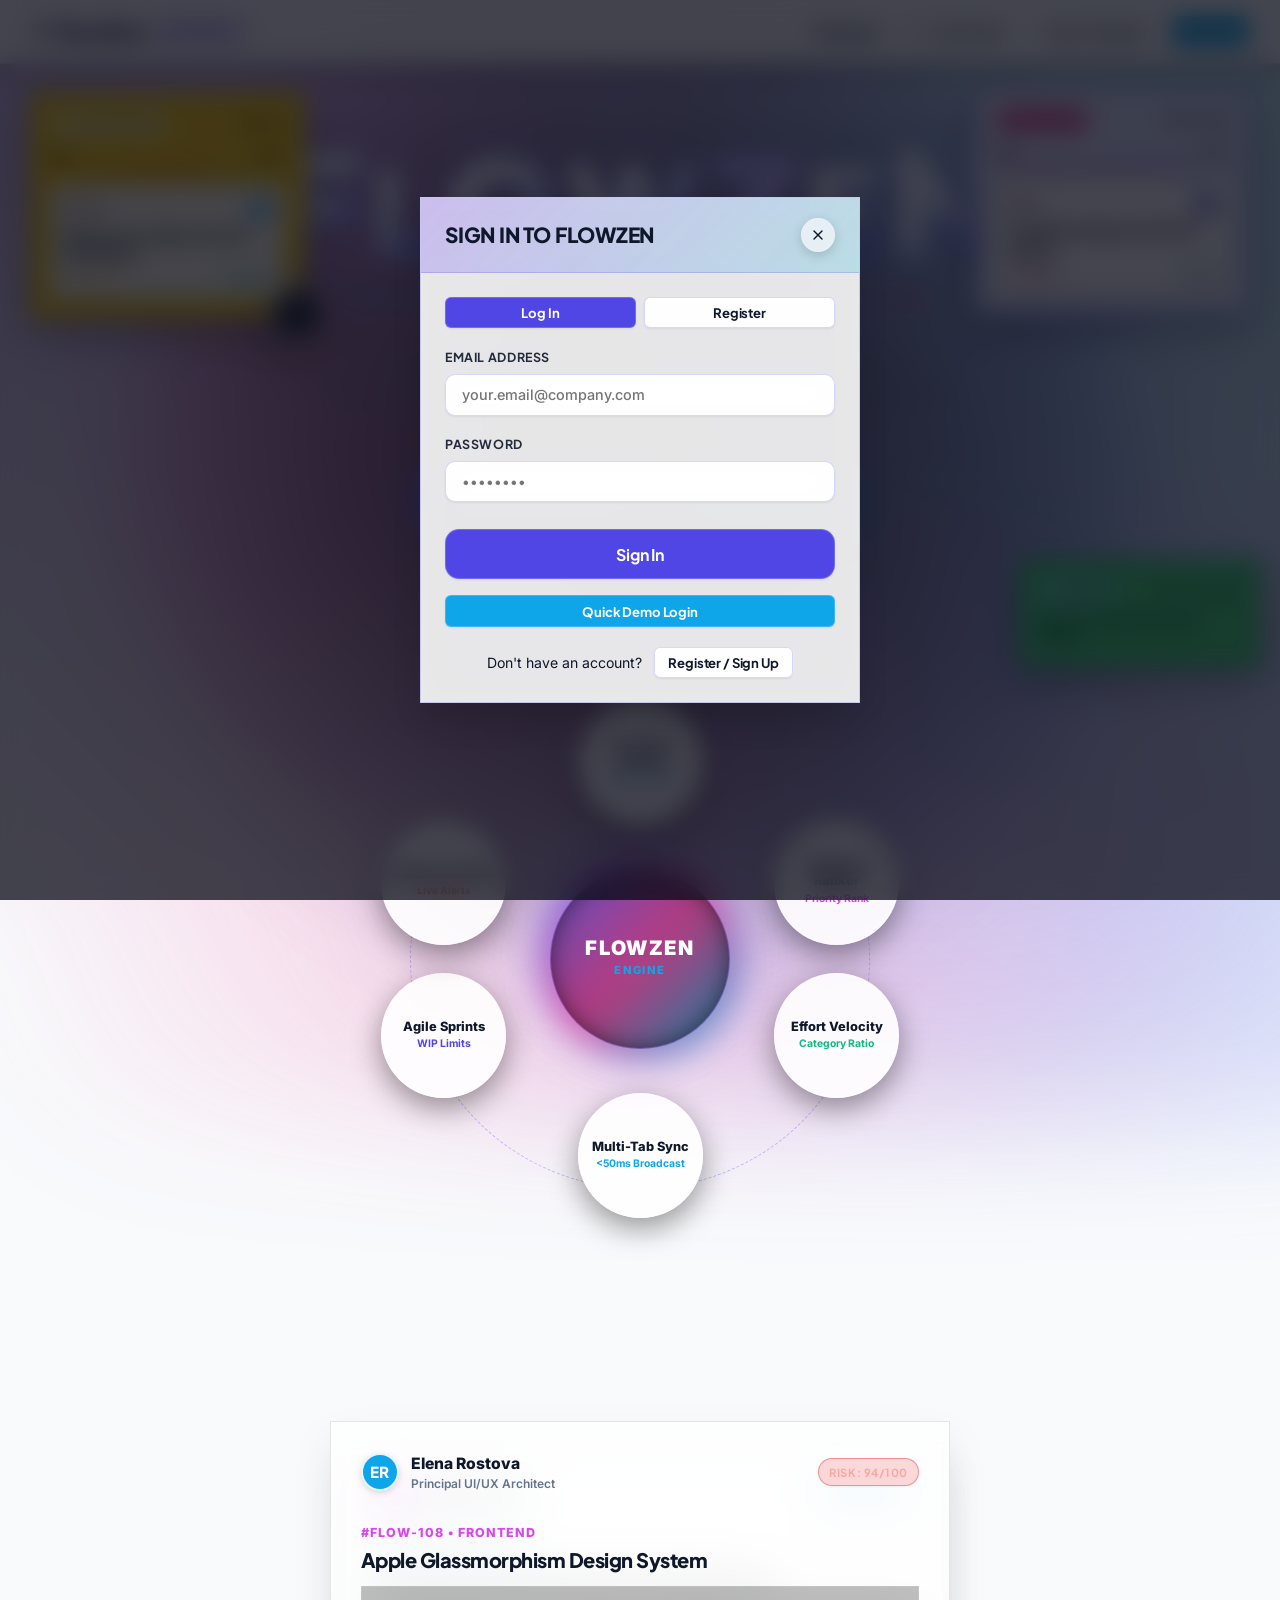
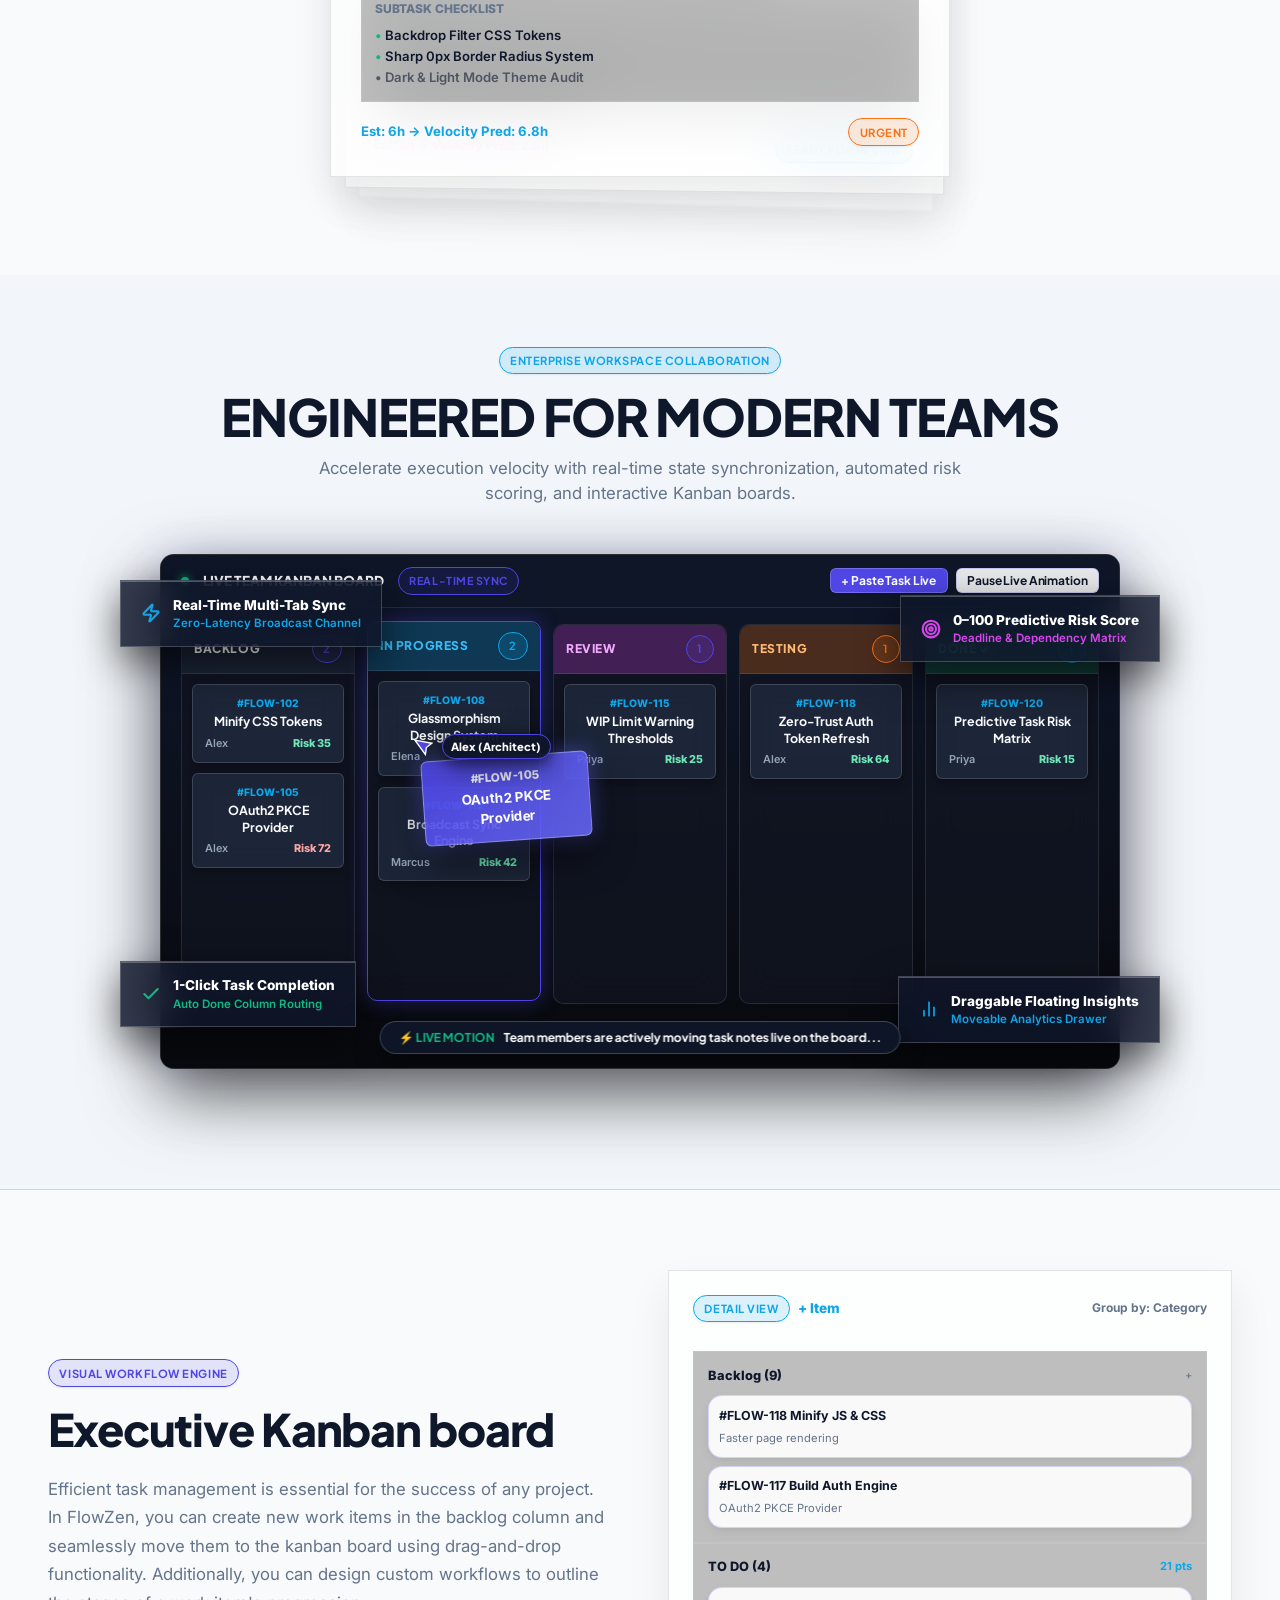
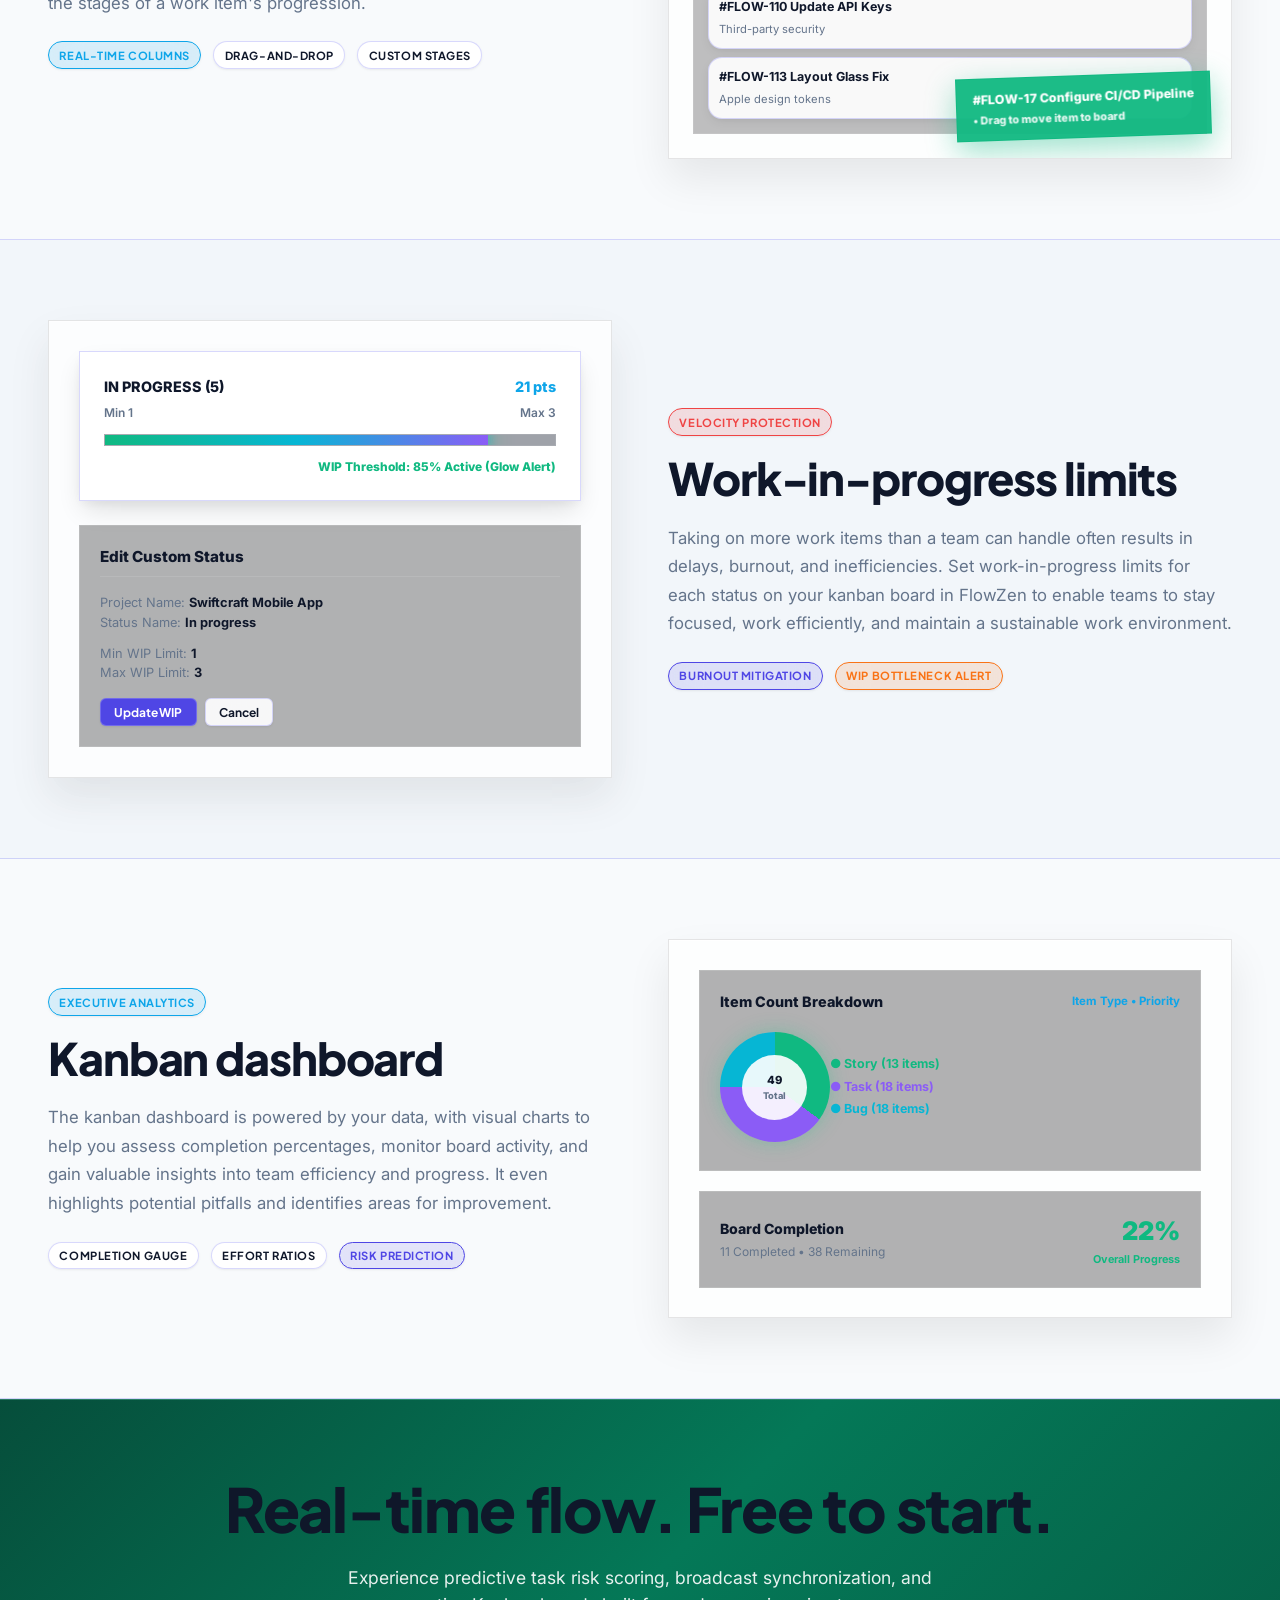
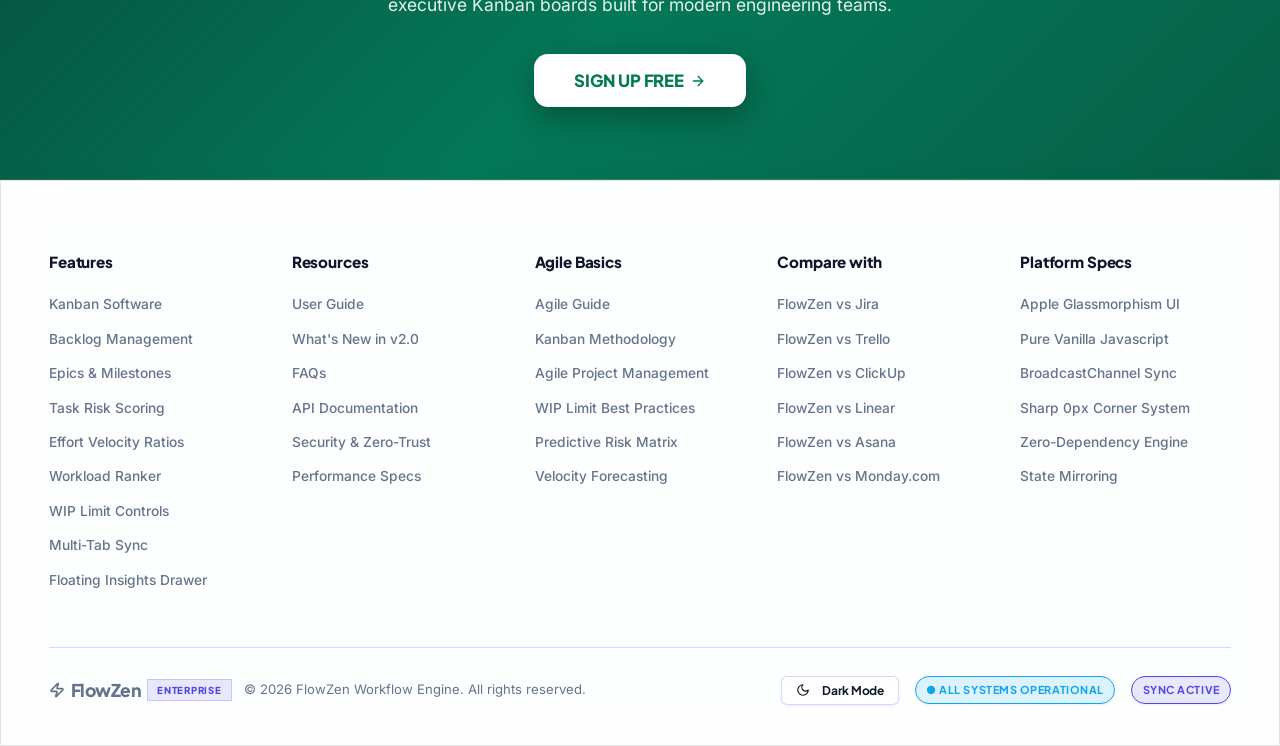
==== board.html @ 0d8bba77 "Implement Board Export & Import Engine (JSON Backup/Restore, CSV Spreadsheet Export, Executive PDF P" ====
<!DOCTYPE html>
<html lang="en">
<head>
  <meta charset="UTF-8">
  <meta name="viewport" content="width=device-width, initial-scale=1.0">
  <title>FlowZen — Collaborative Intelligent Kanban</title>
  <link rel="icon" type="image/svg+xml" href="data:image/svg+xml,<svg xmlns='http://www.w3.org/2000/svg' viewBox='0 0 24 24' fill='none' stroke='%234F46E5' stroke-width='2.5' stroke-linecap='round' stroke-linejoin='round'><path d='M4 14a1 1 0 0 1-.78-1.63l9.9-10.2a.5.5 0 0 1 .86.46l-1.92 6.02A1 1 0 0 0 13 10h7a1 1 0 0 1 .78 1.63l-9.9 10.2a.5.5 0 0 1-.86-.46l1.92-6.02A1 1 0 0 0 11 14z'/></svg>">
  
  <!-- Google Fonts -->
  <link rel="preconnect" href="https://fonts.googleapis.com">
  <link rel="preconnect" href="https://fonts.gstatic.com" crossorigin>
  <link href="https://fonts.googleapis.com/css2?family=Inter:wght@400;500;600;700;800&family=Plus+Jakarta+Sans:wght@500;600;700;800&display=swap" rel="stylesheet">

  <!-- CSS Design System -->
  <link rel="stylesheet" href="css/variables.css">
  <link rel="stylesheet" href="css/base.css">
  <link rel="stylesheet" href="css/components.css">
  <link rel="stylesheet" href="css/board.css">
  <link rel="stylesheet" href="css/views.css">
  <link rel="stylesheet" href="css/responsive.css">
  <style>
    /* Intelligence Side Drawer Styling */
    .intelligence-drawer {
      position: fixed;
      top: var(--header-height);
      right: -420px;
      width: 400px;
      height: calc(100vh - var(--header-height));
      background-color: var(--bg-card);
      border-left: 1px solid var(--color-border);
      box-shadow: var(--shadow-xl);
      z-index: 460;
      display: flex;
      flex-direction: column;
      transition: right var(--transition-normal);
    }
    .intelligence-drawer.active {
      right: 0;
    }
    .query-suggestion-pill {
      font-size: 0.78rem;
      font-weight: 600;
      padding: 0.3rem 0.68rem;
      background: var(--bg-alt);
      border: 1px solid var(--color-border);
      border-radius: var(--radius-pill);
      cursor: pointer;
      user-select: none;
      transition: all var(--transition-fast);
    }
    .query-suggestion-pill:hover {
      background: var(--bg-hover);
      border-color: var(--color-border-hover);
    }
    .query-output-box {
      font-size: 0.88rem;
      line-height: 1.5;
      font-weight: 500;
      white-space: pre-wrap;
      background: var(--bg-alt);
      border: 1px solid var(--color-border);
      border-radius: var(--radius-md);
      padding: 1rem;
    }
  </style>
</head>
<body>

  <!-- Top Sticky Navigation -->
  <nav class="navbar">
    <div class="flex items-center gap-3">
      <a href="boards.html" class="btn btn-sm btn-outline" title="Back to Workspaces">
        Boards
      </a>
      <a href="index.html" class="brand-logo hidden-mobile" style="display: inline-flex; align-items: center; gap: 6px;">
        <svg width="18" height="18" viewBox="0 0 24 24" fill="none" stroke="currentColor" stroke-width="2.5" stroke-linecap="round" stroke-linejoin="round" class="lucide lucide-zap"><path d="M4 14a1 1 0 0 1-.78-1.63l9.9-10.2a.5.5 0 0 1 .86.46l-1.92 6.02A1 1 0 0 0 13 10h7a1 1 0 0 1 .78 1.63l-9.9 10.2a.5.5 0 0 1-.86-.46l1.92-6.02A1 1 0 0 0 11 14z"/></svg>
        <span>FlowZen</span>
      </a>
    </div>

    <div class="flex items-center gap-3">
      <button class="btn btn-sm btn-primary" id="top-new-task-btn">
        <svg width="14" height="14" viewBox="0 0 24 24" fill="none" stroke="currentColor" stroke-width="2.5" stroke-linecap="round" stroke-linejoin="round" style="margin-right: 4px; vertical-align: text-bottom;"><path d="M5 12h14"/><path d="M12 5v14"/></svg>New Task
      </button>
      <button class="btn btn-sm btn-secondary" id="intelligence-drawer-toggle-btn">
        <svg width="14" height="14" viewBox="0 0 24 24" fill="none" stroke="currentColor" stroke-width="2" stroke-linecap="round" stroke-linejoin="round" style="margin-right: 4px; vertical-align: text-bottom;"><path d="m12 3-1.912 5.813a2 2 0 0 1-1.275 1.275L3 12l5.813 1.912a2 2 0 0 1 1.275 1.275L12 21l1.912-5.813a2 2 0 0 1 1.275-1.275L21 12l-5.813-1.912a2 2 0 0 1-1.275-1.275L12 3Z"/></svg>AI Assistant
      </button>
      <button class="btn btn-sm btn-outline theme-toggle-btn">Dark Mode</button>
      <button class="btn btn-sm btn-outline" id="activity-feed-toggle-btn">
        <svg width="14" height="14" viewBox="0 0 24 24" fill="none" stroke="currentColor" stroke-width="2" stroke-linecap="round" stroke-linejoin="round" style="margin-right: 4px; vertical-align: text-bottom;"><path d="M22 12h-4l-3 9L9 3l-3 9H2"/></svg>Activity Feed
      </button>
      <button class="btn btn-sm btn-outline" id="insights-toggle-btn">Insights</button>
      <button class="btn btn-sm btn-accent" id="analytics-modal-btn">
        <svg width="14" height="14" viewBox="0 0 24 24" fill="none" stroke="currentColor" stroke-width="2" stroke-linecap="round" stroke-linejoin="round" style="margin-right: 4px; vertical-align: text-bottom;"><line x1="18" x2="18" y1="20" y2="10"/><line x1="12" x2="12" y1="20" y2="4"/><line x1="6" x2="6" y1="20" y2="14"/></svg>Analytics
      </button>
      <button class="btn btn-sm btn-outline" id="manage-team-btn">
        <svg width="14" height="14" viewBox="0 0 24 24" fill="none" stroke="currentColor" stroke-width="2" stroke-linecap="round" stroke-linejoin="round" style="margin-right: 4px; vertical-align: text-bottom;"><path d="M16 21v-2a4 4 0 0 0-4-4H6a4 4 0 0 0-4 4v2"/><circle cx="9" cy="7" r="4"/><path d="M22 21v-2a4 4 0 0 0-3-3.87"/><path d="M16 3.13a4 4 0 0 1 0 7.75"/></svg>Team
      </button>
      <button class="btn btn-sm btn-outline" id="export-reports-btn">
        <svg width="14" height="14" viewBox="0 0 24 24" fill="none" stroke="currentColor" stroke-width="2" stroke-linecap="round" stroke-linejoin="round" style="margin-right: 4px; vertical-align: text-bottom;"><path d="M21 15v4a2 2 0 0 1-2 2H5a2 2 0 0 1-2-2v-4"/><polyline points="7 10 12 15 17 10"/><line x1="12" x2="12" y1="15" y2="3"/></svg>Export & Reports
      </button>
      <button class="btn btn-sm btn-outline" id="add-column-top-btn">
        <svg width="14" height="14" viewBox="0 0 24 24" fill="none" stroke="currentColor" stroke-width="2.5" stroke-linecap="round" stroke-linejoin="round" style="margin-right: 4px; vertical-align: text-bottom;"><path d="M5 12h14"/><path d="M12 5v14"/></svg>Add Column
      </button>
      <div id="user-profile-badge" class="badge badge-medium hidden-mobile" style="font-size: 0.85rem; padding: 0.4rem 0.75rem;">Loading...</div>
      <button class="btn btn-sm btn-outline" id="logout-btn">Log Out</button>
    </div>
  </nav>

  <!-- Floating Side Trigger Button for Insights -->
  <button class="insights-side-tab-btn" id="insights-side-tab-btn" title="Toggle Floating Insights Panel">
    <span>Insights</span>
  </button>

  <!-- Main Board Container -->
  <div class="board-container">
    
    <!-- Subnav Toolbar -->
    <div class="board-subnav">
      <div class="board-title-group">
        <h1 class="board-title-text" id="board-title">Loading Board...</h1>
        <button class="btn btn-sm btn-outline" id="share-board-btn">Share Board</button>
      </div>

      <!-- Filters & Sort Controls -->
      <div class="board-toolbar">
        <!-- Multi-View Switcher Dock -->
        <div class="view-switcher-dock" id="view-switcher-dock">
          <button class="view-tab-btn active" data-view="kanban" title="Kanban Board View">
            <svg width="14" height="14" viewBox="0 0 24 24" fill="none" stroke="currentColor" stroke-width="2" stroke-linecap="round" stroke-linejoin="round"><rect width="18" height="18" x="3" y="3" rx="2"/><path d="M9 3v18"/><path d="M15 3v18"/></svg>
            Kanban
          </button>
          <button class="view-tab-btn" data-view="timeline" title="Timeline / Gantt Chart View">
            <svg width="14" height="14" viewBox="0 0 24 24" fill="none" stroke="currentColor" stroke-width="2" stroke-linecap="round" stroke-linejoin="round"><path d="M3 3v18h18"/><path d="M7 14h8"/><path d="M11 9h8"/><path d="M7 4h5"/></svg>
            Timeline
          </button>
          <button class="view-tab-btn" data-view="calendar" title="Monthly Calendar View">
            <svg width="14" height="14" viewBox="0 0 24 24" fill="none" stroke="currentColor" stroke-width="2" stroke-linecap="round" stroke-linejoin="round"><rect width="18" height="18" x="3" y="4" rx="2" ry="2"/><line x1="16" x2="16" y1="2" y2="6"/><line x1="8" x2="8" y1="2" y2="6"/><line x1="3" x2="21" y1="10" y2="10"/></svg>
            Calendar
          </button>
        </div>

        <div class="search-box">
          <input type="text" class="input" id="search-input" placeholder="Search tasks or assignees...">
        </div>

        <select class="select" id="filter-assignee-select" style="width: auto;">
          <option value="all">All Assignees</option>
        </select>

        <select class="select" id="filter-label-select" style="width: auto;">
          <option value="all">All Categories & Labels</option>
          <option value="Backend">Backend</option>
          <option value="Frontend">Frontend</option>
          <option value="Design">Design</option>
          <option value="Docs">Docs</option>
          <option value="DevOps">DevOps</option>
          <option value="Security">Security</option>
        </select>

        <select class="select" id="filter-priority-select" style="width: auto;">
          <option value="all">All Priorities</option>
          <option value="critical">Critical</option>
          <option value="urgent">Urgent</option>
          <option value="high">High</option>
          <option value="medium">Medium</option>
          <option value="low">Low</option>
        </select>

        <select class="select" id="sort-select" style="width: auto;">
          <option value="position">Sort: Manual Position</option>
          <option value="dueDate">Sort: Due Date</option>
          <option value="priority">Sort: Priority</option>
          <option value="creationDate">Sort: Creation Date</option>
        </select>
      </div>
    </div>

    <!-- Board Quick Stats Bar -->
    <div class="board-stats-bar" id="board-stats-bar-container"></div>

    <!-- NEXT RECOMMENDED Task Banner -->
    <div id="recommendation-widget-container"></div>

    <!-- Main Kanban Grid Viewport -->
    <div class="board-main-layout">
      
      <!-- Main Kanban Viewport -->
      <div class="kanban-viewport" id="kanban-viewport">
        <!-- Columns rendered dynamically -->
      </div>

      <!-- Timeline / Gantt Viewport -->
      <div class="timeline-viewport" id="timeline-viewport" style="display: none;">
        <!-- Timeline rendered dynamically -->
      </div>

      <!-- Monthly Calendar Viewport -->
      <div class="calendar-viewport" id="calendar-viewport" style="display: none;">
        <!-- Calendar rendered dynamically -->
      </div>

    </div>
  </div>

  <!-- Floating Draggable INSIGHTS Panel -->
  <aside class="insights-sidebar" id="insights-sidebar-container">
    <!-- Insights Injected via JS -->
  </aside>

  <!-- FlowZen Intelligence Side Drawer / Query Assistant -->
  <div class="intelligence-drawer" id="intelligence-drawer">
    <div class="modal-header">
      <h3 class="modal-title" style="font-size: 1.05rem;">FlowZen AI Assistant</h3>
      <button class="modal-close" id="close-intelligence-drawer" aria-label="Close">
        <svg width="16" height="16" viewBox="0 0 24 24" fill="none" stroke="currentColor" stroke-width="2" stroke-linecap="round" stroke-linejoin="round"><path d="M18 6 6 18"/><path d="m6 6 12 12"/></svg>
      </button>
    </div>
    <div style="padding: 1.25rem; flex: 1; overflow-y: auto; display: flex; flex-direction: column; gap: 1rem;">
      
      <div>
        <label class="form-label">Ask Anything About Your Board</label>
        <div class="flex items-center gap-2">
          <input type="text" class="input" id="intelligence-query-input" placeholder="e.g. Which tasks are critical risk?">
          <button type="button" class="btn btn-primary" id="submit-intelligence-query-btn">Ask</button>
        </div>
      </div>

      <!-- Suggestion Pills -->
      <div>
        <label class="form-label" style="font-size: 0.78rem;">Suggested Board Queries:</label>
        <div style="display: flex; flex-wrap: wrap; gap: 0.4rem; margin-top: 4px;">
          <span class="query-suggestion-pill" data-query="Which tasks are critical risk?">Critical Risks</span>
          <span class="query-suggestion-pill" data-query="What should I work on next?">Next Focus</span>
          <span class="query-suggestion-pill" data-query="Show active tasks assigned to Priya">Priya's Tasks</span>
          <span class="query-suggestion-pill" data-query="Where are the bottlenecks?">Bottlenecks</span>
          <span class="query-suggestion-pill" data-query="Which tasks are blocked?">Blocked Tasks</span>
        </div>
      </div>

      <!-- Query Answer Output Box -->
      <div class="query-output-box" id="intelligence-query-output">
FlowZen Intelligence Assistant Ready.

Type any question above or click a suggestion pill to inspect risk scores (0-100), task recommendations, bottlenecks, and team task assignments.
      </div>

    </div>
  </div>

  <!-- Activity Feed Side Drawer -->
  <div class="activity-drawer" id="activity-drawer">
    <div class="modal-header">
      <h3 class="modal-title" style="font-size: 1.05rem;">Live Activity Feed</h3>
      <button class="modal-close" id="close-activity-drawer" aria-label="Close">
        <svg width="16" height="16" viewBox="0 0 24 24" fill="none" stroke="currentColor" stroke-width="2" stroke-linecap="round" stroke-linejoin="round"><path d="M18 6 6 18"/><path d="m6 6 12 12"/></svg>
      </button>
    </div>
    <div class="activity-feed-list" id="activity-feed-container">
      <!-- Activity items Injected -->
    </div>
  </div>

  <!-- Modal 1: Add / Edit Task Modal -->
  <div class="modal-backdrop" id="task-edit-modal">
    <div class="modal">
      <div class="modal-header">
        <h3 class="modal-title" id="task-modal-title">Edit Task</h3>
        <button class="modal-close" data-close-modal aria-label="Close">
          <svg width="16" height="16" viewBox="0 0 24 24" fill="none" stroke="currentColor" stroke-width="2" stroke-linecap="round" stroke-linejoin="round"><path d="M18 6 6 18"/><path d="m6 6 12 12"/></svg>
        </button>
      </div>
      <div class="modal-body">
        <form id="task-edit-form">
          <div class="form-group">
            <label class="form-label">Task Title</label>
            <input type="text" class="input" id="task-title-input" required placeholder="e.g. Fix Authentication Bug">
          </div>

          <div class="form-group">
            <label class="form-label">Description</label>
            <textarea class="textarea" id="task-desc-input" placeholder="Add detailed instructions, specs, or links..."></textarea>
          </div>

          <div style="display: grid; grid-template-columns: 1fr 1fr; gap: 1rem;">
            <div class="form-group">
              <label class="form-label">Assignee</label>
              <select class="select" id="task-assignee-select">
                <option value="Unassigned">Unassigned</option>
              </select>
            </div>

            <div class="form-group">
              <label class="form-label">Category / Type</label>
              <select class="select" id="task-category-select">
                <option value="Backend">Backend</option>
                <option value="Frontend">Frontend</option>
                <option value="Design">Design</option>
                <option value="Docs">Docs</option>
                <option value="DevOps">DevOps</option>
              </select>
            </div>
          </div>

          <div style="display: grid; grid-template-columns: 1fr 1fr; gap: 1rem;">
            <div class="form-group">
              <label class="form-label">Priority Level</label>
              <select class="select" id="task-priority-select">
                <option value="critical">Critical</option>
                <option value="urgent">Urgent</option>
                <option value="high" selected>High</option>
                <option value="medium">Medium</option>
                <option value="low">Low</option>
              </select>
            </div>

            <div class="form-group">
              <label class="form-label">Estimated Hours</label>
              <input type="number" step="0.5" class="input" id="task-est-hours-input" required value="4">
            </div>
          </div>

          <div style="display: grid; grid-template-columns: 1fr 1fr; gap: 1rem;">
            <div class="form-group">
              <label class="form-label">Column Status</label>
              <select class="select" id="task-column-select"></select>
            </div>

            <div class="form-group">
              <label class="form-label">Due Date</label>
              <input type="date" class="input" id="task-due-date-input">
            </div>
          </div>

          <div class="form-group">
            <label class="form-label">Labels (Comma Separated)</label>
            <input type="text" class="input" id="task-labels-input" placeholder="e.g. Security, Auth">
          </div>

          <div class="form-group card card-yellow" style="padding: 0.85rem;">
            <label class="form-label">Task Dependency (Blocked By)</label>
            <select class="select" id="task-dependency-select">
            </select>
            <span style="font-size: 0.78rem; opacity: 0.85; margin-top: 4px; font-weight: 500;">
              This task will be marked <strong>BLOCKED</strong> until the selected dependency task moves to Done.
            </span>
          </div>

          <div class="form-group">
            <label class="form-label">Subtasks Checklist</label>
            <div id="subtasks-list-container"></div>
            <div class="flex items-center gap-2" style="margin-top: 0.5rem;">
              <input type="text" class="input" id="new-subtask-input" placeholder="Add subtask item...">
              <button type="button" class="btn btn-sm btn-secondary" id="add-subtask-btn">Add Item</button>
            </div>
          </div>

          <div class="modal-footer">
            <button type="button" class="btn btn-danger" id="delete-task-modal-btn" style="margin-right: auto; display: none;">Delete Task</button>
            <button type="button" class="btn btn-outline" id="quick-complete-task-btn">Complete Task</button>
            <button type="button" class="btn btn-outline" data-close-modal>Cancel</button>
            <button type="submit" class="btn btn-primary">Save Task</button>
          </div>
        </form>
      </div>
    </div>
  </div>

  <!-- Modal 2: Column Options & WIP Limit Modal -->
  <div class="modal-backdrop" id="column-options-modal">
    <div class="modal">
      <div class="modal-header">
        <h3 class="modal-title">Column Options & WIP Limit</h3>
        <button class="modal-close" data-close-modal aria-label="Close">
          <svg width="16" height="16" viewBox="0 0 24 24" fill="none" stroke="currentColor" stroke-width="2" stroke-linecap="round" stroke-linejoin="round"><path d="M18 6 6 18"/><path d="m6 6 12 12"/></svg>
        </button>
      </div>
      <div class="modal-body">
        <div class="form-group">
          <label class="form-label">Column Title</label>
          <input type="text" class="input" id="col-title-input" required>
        </div>

        <div class="form-group">
          <label class="form-label">WIP (Work-In-Progress) Capacity Limit</label>
          <input type="number" class="input" id="col-wip-input" placeholder="e.g. 4 (Leave empty for no limit)">
          <span style="font-size: 0.8rem; color: var(--text-tertiary); margin-top: 4px;">
            Column header will alert team when tasks exceed this limit.
          </span>
        </div>

        <div class="form-group" style="margin-top: 0.75rem;">
          <label class="checkbox-custom">
            <input type="checkbox" id="col-is-done-checkbox">
            <span style="font-size: 0.85rem;">Set as Completion Stage (Tasks here are counted as Done)</span>
          </label>
        </div>

        <div class="modal-footer">
          <button type="button" class="btn btn-danger" id="delete-col-modal-btn" style="margin-right: auto;">Delete Column</button>
          <button type="button" class="btn btn-outline" data-close-modal>Cancel</button>
          <button type="button" class="btn btn-primary" id="save-col-modal-btn">Save Options</button>
        </div>
      </div>
    </div>
  </div>

  <!-- Modal 3: Intelligence Analytics Modal -->
  <div class="modal-backdrop" id="analytics-modal">
    <div class="modal" style="max-width: 750px;">
      <div class="modal-header">
        <h3 class="modal-title">FlowZen Intelligence & Workflow Analytics</h3>
        <button class="modal-close" data-close-modal aria-label="Close">
          <svg width="16" height="16" viewBox="0 0 24 24" fill="none" stroke="currentColor" stroke-width="2" stroke-linecap="round" stroke-linejoin="round"><path d="M18 6 6 18"/><path d="m6 6 12 12"/></svg>
        </button>
      </div>
      <div class="modal-body" id="analytics-modal-body">
        <!-- Rendered via analytics.js -->
      </div>
    </div>
  </div>

  <!-- Modal 4: Share / Invite Board Modal -->
  <div class="modal-backdrop" id="share-modal">
    <div class="modal">
      <div class="modal-header">
        <h3 class="modal-title">Share FlowZen Board</h3>
        <button class="modal-close" data-close-modal aria-label="Close">
          <svg width="16" height="16" viewBox="0 0 24 24" fill="none" stroke="currentColor" stroke-width="2" stroke-linecap="round" stroke-linejoin="round"><path d="M18 6 6 18"/><path d="m6 6 12 12"/></svg>
        </button>
      </div>
      <div class="modal-body">
        <p style="margin-bottom: 1rem; font-weight: 500;">Share this link to collaborate live across multiple tabs or browser windows:</p>
        <div class="form-group">
          <input type="text" class="input" id="share-link-input" readonly>
        </div>
        <button class="btn btn-primary" id="copy-share-link-btn" style="width: 100%;">
          Copy Link to Clipboard
        </button>
      </div>
    </div>
  </div>

  <!-- Modal 5: Manage Board Team Modal -->
  <div class="modal-backdrop" id="manage-team-modal">
    <div class="modal" style="max-width: 600px;">
      <div class="modal-header">
        <h3 class="modal-title">Manage Board Team</h3>
        <button class="modal-close" data-close-modal aria-label="Close">
          <svg width="16" height="16" viewBox="0 0 24 24" fill="none" stroke="currentColor" stroke-width="2" stroke-linecap="round" stroke-linejoin="round"><path d="M18 6 6 18"/><path d="m6 6 12 12"/></svg>
        </button>
      </div>
      <div class="modal-body">
        <div id="manage-team-list-container" style="margin-bottom: 1.5rem; display: flex; flex-direction: column; gap: 0.75rem;">
          <!-- Rendered dynamically -->
        </div>

        <div class="card" style="padding: 1rem; background: var(--bg-alt); border: 1px solid var(--color-border);">
          <h4 style="font-size: 0.95rem; font-weight: 700; margin-bottom: 0.75rem;">Add New Member</h4>
          <form id="add-team-member-form" class="flex flex-column gap-3">
            <div class="form-group" style="margin-bottom: 0;">
              <label class="form-label" style="font-size: 0.8rem;">Name *</label>
              <input type="text" class="input" id="new-member-name" required placeholder="Member's full name">
            </div>
            <div class="form-group" style="margin-bottom: 0;">
              <label class="form-label" style="font-size: 0.8rem;">Email (Optional)</label>
              <input type="email" class="input" id="new-member-email" placeholder="name@company.com">
            </div>
            <div class="form-group" style="margin-bottom: 0;">
              <label class="form-label" style="font-size: 0.8rem;">Role</label>
              <select class="select" id="new-member-role">
                <option value="Member">Member</option>
                <option value="Viewer">Viewer</option>
                <option value="Owner">Owner</option>
              </select>
            </div>
            <button type="submit" class="btn btn-primary" style="margin-top: 0.5rem; align-self: flex-start;">
              <svg width="14" height="14" viewBox="0 0 24 24" fill="none" stroke="currentColor" stroke-width="2.5" stroke-linecap="round" stroke-linejoin="round" style="margin-right: 4px; vertical-align: text-bottom;"><path d="M5 12h14"/><path d="M12 5v14"/></svg>Add to Board
            </button>
          </form>
        </div>
      </div>
    </div>
  </div>

  <!-- Modal: Export & Executive Reports Hub -->
  <div class="modal-backdrop" id="export-modal">
    <div class="modal" style="max-width: 580px;">
      <div class="modal-header">
        <h3 class="modal-title">EXPORT & EXECUTIVE REPORTS</h3>
        <button class="modal-close" data-close-modal aria-label="Close">
          <svg width="16" height="16" viewBox="0 0 24 24" fill="none" stroke="currentColor" stroke-width="2" stroke-linecap="round" stroke-linejoin="round"><path d="M18 6 6 18"/><path d="m6 6 12 12"/></svg>
        </button>
      </div>
      <div class="modal-body">
        <p style="font-size: 0.9rem; color: var(--color-muted); margin-bottom: 1.5rem;">
          Generate printable PDF executive reports, export task data to Excel/CSV spreadsheets, or download an offline JSON backup.
        </p>

        <div style="display: flex; flex-direction: column; gap: 1rem;">
          <!-- Action 1: Printable PDF Sprint Report -->
          <div class="card flex items-center justify-between gap-3" style="padding: 1.1rem; background: var(--bg-alt);">
            <div>
              <div style="font-weight: 800; font-size: 0.95rem; color: var(--color-black); margin-bottom: 0.2rem;">
                📄 Printable PDF Executive Report
              </div>
              <div style="font-size: 0.8rem; color: var(--color-muted);">
                Generate a printable PDF summary report highlighting sprint completion, risk matrix, and team workload tables.
              </div>
            </div>
            <button type="button" class="btn btn-sm btn-primary" id="export-pdf-report-btn" style="white-space: nowrap;">
              Generate PDF 🖨️
            </button>
          </div>

          <!-- Action 2: CSV Excel Spreadsheet -->
          <div class="card flex items-center justify-between gap-3" style="padding: 1.1rem; background: var(--bg-alt);">
            <div>
              <div style="font-weight: 800; font-size: 0.95rem; color: var(--color-black); margin-bottom: 0.2rem;">
                📊 Excel / CSV Spreadsheet Export
              </div>
              <div style="font-size: 0.8rem; color: var(--color-muted);">
                Export all tasks into a formatted .csv file compatible with Microsoft Excel or Google Sheets.
              </div>
            </div>
            <button type="button" class="btn btn-sm btn-secondary" id="export-csv-sheet-btn" style="white-space: nowrap;">
              Export CSV 📊
            </button>
          </div>

          <!-- Action 3: JSON Offline Backup -->
          <div class="card flex items-center justify-between gap-3" style="padding: 1.1rem; background: var(--bg-alt);">
            <div>
              <div style="font-weight: 800; font-size: 0.95rem; color: var(--color-black); margin-bottom: 0.2rem;">
                📥 JSON Offline Backup
              </div>
              <div style="font-size: 0.8rem; color: var(--color-muted);">
                Download a complete offline backup file containing board metadata, columns, tasks, and activity logs.
              </div>
            </div>
            <button type="button" class="btn btn-sm btn-outline" id="export-json-backup-btn" style="white-space: nowrap;">
              Export JSON 📥
            </button>
          </div>
        </div>
      </div>
      <div class="modal-footer">
        <button type="button" class="btn btn-outline" data-close-modal>Close</button>
      </div>
    </div>
  </div>

  <!-- JS Modules Core App Initialization -->
  <script type="module">
    import { initAuth, getCurrentUser, logoutUser, updateUserProfile } from './js/auth.js';
    import { boardState, initBoardStateSync, subscribeToState, saveColumn } from './js/board-state.js';
    import { renderBoardView, openTaskEditModal, openColumnOptionsModal, openTeamManagementModal } from './js/board-render.js';
    import { initDragAndDrop } from './js/drag-drop.js';
    import { subscribeActivityFeed } from './js/activity-log.js';
    import { renderAnalyticsDashboard } from './js/analytics.js';
    import { queryBoardIntelligence } from './js/flowzen-intelligence.js';
    import { initTheme } from './js/theme.js';
    import { openModal, closeModal, showToast, openUserProfileModal } from './js/ui-utils.js';
    import { exportBoardToJSON, exportBoardToCSV, generatePDFReport } from './js/export-engine.js';

    document.addEventListener('DOMContentLoaded', () => {
      initTheme();

      // Handle Back-Forward Cache (bfcache) to prevent freeze on browser back button
      window.addEventListener('pageshow', (e) => {
        if (e.persisted) {
          window.location.reload();
        }
      });

      const urlParams = new URLSearchParams(window.location.search);
      const boardId = urlParams.get('id') || 'board_demo_1';

      initAuth((user) => {
        if (!user) {
          window.location.href = 'index.html?action=login';
          return;
        }

        const badge = document.getElementById('user-profile-badge');
        if (badge && user) {
          badge.innerText = `${user.displayName || user.email.split('@')[0]}`;
          badge.style.cursor = 'pointer';
          badge.title = 'Click to view and edit your profile';
          badge.onclick = () => {
            openUserProfileModal(getCurrentUser(), updateUserProfile);
          };
        }

        subscribeToState(() => renderBoardView());
        initBoardStateSync(boardId);
        renderBoardView();
        initDragAndDrop();
        subscribeActivityFeed(boardId, document.getElementById('activity-feed-container'));
      });

      const logoutBtn = document.getElementById('logout-btn');
      if (logoutBtn) {
        logoutBtn.addEventListener('click', () => {
          logoutUser();
        });
      }

      document.getElementById('search-input').addEventListener('input', (e) => {
        boardState.filterState.searchText = e.target.value;
        renderBoardView();
      });

      document.getElementById('filter-assignee-select').addEventListener('change', (e) => {
        boardState.filterState.assignee = e.target.value;
        renderBoardView();
      });

      document.getElementById('filter-label-select').addEventListener('change', (e) => {
        boardState.filterState.label = e.target.value;
        renderBoardView();
      });

      document.getElementById('filter-priority-select').addEventListener('change', (e) => {
        boardState.filterState.priority = e.target.value;
        renderBoardView();
      });

      document.getElementById('sort-select').addEventListener('change', (e) => {
        boardState.filterState.sortBy = e.target.value;
        renderBoardView();
      });

      document.getElementById('top-new-task-btn').addEventListener('click', () => {
        openTaskEditModal();
      });

      const exportReportsBtn = document.getElementById('export-reports-btn');
      if (exportReportsBtn) {
        exportReportsBtn.addEventListener('click', () => {
          openModal('export-modal');
        });
      }

      document.getElementById('export-pdf-report-btn').addEventListener('click', () => {
        generatePDFReport(boardId);
        closeModal('export-modal');
      });

      document.getElementById('export-csv-sheet-btn').addEventListener('click', () => {
        exportBoardToCSV(boardId);
        closeModal('export-modal');
      });

      document.getElementById('export-json-backup-btn').addEventListener('click', () => {
        exportBoardToJSON(boardId);
        closeModal('export-modal');
      });

      document.getElementById('add-column-top-btn').addEventListener('click', () => {
        openColumnOptionsModal(null);
      });

      const manageTeamBtn = document.getElementById('manage-team-btn');
      if (manageTeamBtn) {
        manageTeamBtn.addEventListener('click', () => {
          openTeamManagementModal();
        });
      }

      // FlowZen Intelligence Side Drawer Handlers
      const intelDrawer = document.getElementById('intelligence-drawer');
      document.getElementById('intelligence-drawer-toggle-btn').addEventListener('click', () => {
        intelDrawer.classList.toggle('active');
      });
      document.getElementById('close-intelligence-drawer').addEventListener('click', () => {
        intelDrawer.classList.remove('active');
      });

      const handleQuerySubmit = (queryText) => {
        const outputEl = document.getElementById('intelligence-query-output');
        const answer = queryBoardIntelligence(queryText, boardState.tasks, boardState.columns);
        outputEl.innerText = answer;
      };

      document.getElementById('submit-intelligence-query-btn').addEventListener('click', () => {
        const qInput = document.getElementById('intelligence-query-input');
        handleQuerySubmit(qInput.value);
      });

      document.getElementById('intelligence-query-input').addEventListener('keypress', (e) => {
        if (e.key === 'Enter') {
          handleQuerySubmit(e.target.value);
        }
      });

      document.querySelectorAll('.query-suggestion-pill').forEach(pill => {
        pill.addEventListener('click', () => {
          const q = pill.getAttribute('data-query');
          document.getElementById('intelligence-query-input').value = q;
          handleQuerySubmit(q);
        });
      });

      document.getElementById('analytics-modal-btn').addEventListener('click', () => {
        renderAnalyticsDashboard(boardState.tasks, boardState.columns, document.getElementById('analytics-modal-body'));
        openModal('analytics-modal');
      });

      document.getElementById('share-board-btn').addEventListener('click', () => {
        const linkInput = document.getElementById('share-link-input');
        linkInput.value = window.location.href;
        openModal('share-modal');
      });

      document.getElementById('copy-share-link-btn').addEventListener('click', () => {
        const linkInput = document.getElementById('share-link-input');
        linkInput.select();
        navigator.clipboard.writeText(linkInput.value);
        showToast("Board share link copied!", "success");
        closeModal('share-modal');
      });

      const activityDrawer = document.getElementById('activity-drawer');
      document.getElementById('activity-feed-toggle-btn').addEventListener('click', () => {
        activityDrawer.classList.toggle('active');
      });
      document.getElementById('close-activity-drawer').addEventListener('click', () => {
        activityDrawer.classList.remove('active');
      });

      // Insights Floating Panel Toggle Handlers
      const insightsSidebar = document.getElementById('insights-sidebar-container');
      const toggleInsightsPanel = () => {
        if (insightsSidebar) {
          insightsSidebar.classList.toggle('active');
        }
      };

      const topInsightsBtn = document.getElementById('insights-toggle-btn');
      if (topInsightsBtn) {
        topInsightsBtn.addEventListener('click', toggleInsightsPanel);
      }

      const sideTabBtn = document.getElementById('insights-side-tab-btn');
      if (sideTabBtn) {
        sideTabBtn.addEventListener('click', toggleInsightsPanel);
      }
    });
  </script>
</body>
</html>
---- css/variables.css ----
/* FlowZen Design System — Sharp Corners High-End Executive SaaS Tokens */
:root {
  /* Color Palette - Light Theme Glass */
  --bg-main: #F8FAFC;
  --bg-card: rgba(255, 255, 255, 0.9);
  --bg-alt: rgba(241, 245, 249, 0.8);
  --bg-dark-surface: #090A0F;
  
  --color-black: #0F172A;
  --color-white: #FFFFFF;
  --color-border: rgba(99, 102, 241, 0.25);
  --color-muted: #64748B;
  --shadow-color: rgba(0, 0, 0, 0.12);
  
  /* Brand Accent Colors — Sharp Executive SaaS Palette */
  --primary: #4F46E5;        /* Deep Executive Indigo */
  --primary-hover: #4338CA;
  --primary-light: rgba(79, 70, 229, 0.12);
  --primary-glow: rgba(79, 70, 229, 0.35);
  
  --secondary: #0EA5E9;      /* Crisp SaaS Cyan */
  --secondary-hover: #0284C7;
  --secondary-light: rgba(14, 165, 233, 0.14);
  --secondary-glow: rgba(14, 165, 233, 0.4);
  
  --accent-cyan: #0EA5E9;
  --accent-cyan-light: rgba(14, 165, 233, 0.14);
  --accent-cyan-glow: rgba(14, 165, 233, 0.35);
  
  --accent-pink: #D946EF;
  --accent-pink-light: rgba(217, 70, 239, 0.14);
  --accent-pink-glow: rgba(217, 70, 239, 0.35);
  
  --accent-emerald: #10B981;
  --accent-emerald-light: rgba(16, 185, 129, 0.14);
  --accent-emerald-glow: rgba(16, 185, 129, 0.35);
  
  --accent-coral: #EF4444;
  --accent-coral-light: rgba(239, 68, 68, 0.14);
  --accent-coral-glow: rgba(239, 68, 68, 0.35);

  --accent-orange: #F97316;
  --accent-orange-light: rgba(249, 115, 22, 0.14);
  --accent-orange-glow: rgba(249, 115, 22, 0.35);

  --accent-blue: #3B82F6;
  --accent-blue-light: rgba(59, 130, 246, 0.14);

  --accent-gray: #64748B;
  --accent-gray-light: rgba(241, 245, 249, 0.8);

  /* Glassmorphism & Sharp Borders */
  --glass-backdrop: blur(16px);
  --glass-border: 1px solid rgba(255, 255, 255, 0.2);
  --glass-border-dark: 1px solid rgba(255, 255, 255, 0.1);
  --border-main: 1px solid var(--color-border);
  
  /* MODERN ELEGANT ROUNDED CORNERS */
  --radius-xs: 4px;
  --radius-sm: 6px;
  --radius-md: 10px;
  --radius-lg: 14px;
  --radius-pill: 9999px;

  /* Executive Minimalist Shadows */
  --shadow-sm: 0 1px 3px rgba(0, 0, 0, 0.05), 0 1px 2px rgba(0, 0, 0, 0.03);
  --shadow-md: 0 4px 12px -2px rgba(0, 0, 0, 0.08), 0 2px 6px -1px rgba(0, 0, 0, 0.04);
  --shadow-lg: 0 12px 24px -4px rgba(0, 0, 0, 0.12), 0 4px 12px -2px rgba(0, 0, 0, 0.06);
  --shadow-xl: 0 20px 32px -6px rgba(0, 0, 0, 0.16);
  --shadow-neon-primary: 0 0 15px var(--primary-glow);
  --shadow-neon-cyan: 0 0 15px var(--accent-cyan-glow);
  --shadow-neon-pink: 0 0 15px var(--accent-pink-glow);
  
  /* Micro-Interaction Transforms */
  --pressed-transform: translateY(1px);
  --pressed-shadow: 0 1px 3px rgba(0, 0, 0, 0.08);

  --hover-transform: translateY(-2px);
  --hover-shadow: 0 8px 20px -4px rgba(0, 0, 0, 0.12);

  /* Typography Hierarchy — Inter & Plus Jakarta Sans */
  --font-family-sans: 'Inter', -apple-system, BlinkMacSystemFont, 'Segoe UI', Roboto, sans-serif;
  --font-family-body: 'Inter', -apple-system, BlinkMacSystemFont, 'Segoe UI', Roboto, sans-serif;
  --font-family-heading: 'Plus Jakarta Sans', 'Inter', -apple-system, sans-serif;
  --font-family-display: 'Plus Jakarta Sans', 'Inter', sans-serif;
  --font-family-mono: 'JetBrains Mono', 'Fira Code', 'Roboto Mono', monospace;

  --font-size-xs: 0.7rem;     /* 11px - Badges, Pills */
  --font-size-sm: 0.78rem;    /* 12px - Meta values, Subtitles, Dates */
  --font-size-base: 0.85rem;  /* 14px - Body text, Card descriptions */
  --font-size-md: 0.95rem;    /* 15px - Task Titles, Column Headers */
  --font-size-lg: 1.15rem;    /* 18px - Section Titles, Modal Headers */
  --font-size-xl: 1.4rem;     /* 22px - Page/Board Main Title */

  --font-weight-regular: 400;
  --font-weight-medium: 500;
  --font-weight-semibold: 600;
  --font-weight-bold: 700;
  --font-weight-extrabold: 800;

  --letter-spacing-tight: -0.025em;
  --letter-spacing-heading: -0.015em;
  --letter-spacing-caps: 0.05em;

  /* Transitions */
  --transition-fast: 0.15s ease;
  --transition-normal: 0.2s ease;
  --transition-spring: 0.3s cubic-bezier(0.16, 1, 0.3, 1);

  /* Layout Spacing */
  --header-height: 64px;
  --sidebar-width: 280px;
}

/* Dark Mode Tokens Override — High-End Obsidian Glass */
[data-theme="dark"] {
  --bg-main: #090B10;
  --bg-card: rgba(18, 22, 34, 0.9);
  --bg-alt: rgba(26, 31, 48, 0.8);
  --bg-dark-surface: #040508;

  --color-black: #F8FAFC;
  --color-white: #090B10;
  --color-border: rgba(255, 255, 255, 0.1);
  --color-muted: #94A3B8;
  --shadow-color: rgba(0, 0, 0, 0.6);

  --border-main: 1px solid var(--color-border);
  --glass-border: 1px solid rgba(255, 255, 255, 0.08);
  
  --shadow-sm: 0 2px 8px rgba(0, 0, 0, 0.3);
  --shadow-md: 0 6px 16px rgba(0, 0, 0, 0.45);
  --shadow-lg: 0 12px 28px rgba(0, 0, 0, 0.6);
  --shadow-xl: 0 20px 40px rgba(0, 0, 0, 0.75);

  --primary-light: rgba(99, 102, 241, 0.2);
  --secondary-light: rgba(14, 165, 233, 0.18);
  --accent-cyan-light: rgba(14, 165, 233, 0.18);
  --accent-pink-light: rgba(217, 70, 239, 0.18);
  --accent-emerald-light: rgba(16, 185, 129, 0.18);
  --accent-coral-light: rgba(239, 68, 68, 0.18);
  --accent-orange-light: rgba(249, 115, 22, 0.18);
  --accent-blue-light: rgba(59, 130, 246, 0.18);
  --accent-gray-light: rgba(30, 41, 59, 0.75);

  --accent-gray: #94A3B8;
}
---- css/base.css ----
/* Base Styles, Reset, and Cosmic Black Hole Orbit Animated Canvas */
*, *::before, *::after {
  box-sizing: border-box;
  margin: 0;
  padding: 0;
}

html {
  font-size: 16px;
  scroll-behavior: smooth;
  height: 100%;
}

body {
  font-family: var(--font-family-sans);
  background-color: var(--bg-main);
  color: var(--color-black);
  line-height: 1.5;
  min-height: 100vh;
  display: flex;
  flex-direction: column;
  overflow-x: hidden;
  position: relative;
  transition: background-color var(--transition-normal), color var(--transition-normal);
}

/* Cosmic Black Hole Accretion Vortex & Radial Glow Layer 1 */
body::before {
  content: "";
  position: fixed;
  top: -25%;
  left: -25%;
  width: 150vw;
  height: 150vh;
  z-index: -1;
  pointer-events: none;
  background: 
    radial-gradient(circle at 20% 20%, rgba(123, 44, 191, 0.32) 0%, transparent 45%),
    radial-gradient(circle at 80% 25%, rgba(76, 201, 240, 0.3) 0%, transparent 45%),
    radial-gradient(circle at 50% 75%, rgba(247, 37, 133, 0.25) 0%, transparent 50%),
    radial-gradient(circle at 75% 80%, rgba(67, 97, 238, 0.25) 0%, transparent 45%);
  filter: blur(65px);
  animation: ambientMeshFloat 24s ease-in-out infinite alternate;
  will-change: transform;
}

[data-theme="dark"] body::before {
  background: 
    radial-gradient(circle at 20% 20%, rgba(157, 78, 221, 0.45) 0%, transparent 45%),
    radial-gradient(circle at 80% 25%, rgba(76, 201, 240, 0.38) 0%, transparent 45%),
    radial-gradient(circle at 50% 75%, rgba(247, 37, 133, 0.32) 0%, transparent 50%),
    radial-gradient(circle at 75% 80%, rgba(67, 97, 238, 0.32) 0%, transparent 45%);
}

/* Black Hole Orbital Ring Accretion Disk Layer 2 */
body::after {
  content: "";
  position: fixed;
  top: 50%;
  left: 50%;
  width: 1000px;
  height: 1000px;
  margin-top: -500px;
  margin-left: -500px;
  z-index: -2;
  pointer-events: none;
  background: 
    radial-gradient(circle at center, rgba(3, 3, 8, 0.95) 0%, rgba(3, 3, 8, 0.7) 25%, transparent 70%),
    conic-gradient(from 0deg, rgba(123, 44, 191, 0.35), rgba(67, 97, 238, 0.35), rgba(76, 201, 240, 0.4), rgba(247, 37, 133, 0.35), rgba(123, 44, 191, 0.35));
  border-radius: 50%;
  filter: blur(55px);
  opacity: 0.75;
  animation: blackHoleOrbitSpin 40s linear infinite;
  will-change: transform;
}

@keyframes blackHoleOrbitSpin {
  0% {
    transform: rotate(0deg) scale(1);
  }
  50% {
    transform: rotate(180deg) scale(1.08);
  }
  100% {
    transform: rotate(360deg) scale(1);
  }
}

@keyframes ambientMeshFloat {
  0% {
    transform: translate(0, 0) scale(1);
  }
  50% {
    transform: translate(3%, 4%) scale(1.08) rotate(3deg);
  }
  100% {
    transform: translate(-3%, -2%) scale(0.95) rotate(-3deg);
  }
}

h1, h2, h3, h4, h5, h6 {
  font-family: var(--font-family-display);
  font-weight: 700;
  line-height: 1.2;
  letter-spacing: -0.025em;
  color: var(--color-black);
}

/* Executive Gradient Titles */
.cosmic-orbit-title, [data-theme="dark"] h1 {
  background: linear-gradient(135deg, #FFFFFF 0%, #E2E8F0 40%, #A855F7 80%, #38BDF8 100%);
  -webkit-background-clip: text;
  -webkit-text-fill-color: transparent;
  text-shadow: none;
}

p {
  margin-bottom: 0.75rem;
}

a {
  color: inherit;
  text-decoration: none;
}

button, input, select, textarea {
  font-family: inherit;
  font-size: inherit;
  color: inherit;
}

/* Custom Glowing Cosmic Scrollbar */
::-webkit-scrollbar {
  width: 8px;
  height: 8px;
}

::-webkit-scrollbar-track {
  background: rgba(15, 23, 42, 0.05);
  border-radius: var(--radius-pill);
}

[data-theme="dark"] ::-webkit-scrollbar-track {
  background: rgba(3, 3, 8, 0.7);
}

::-webkit-scrollbar-thumb {
  background: linear-gradient(135deg, #7B2CBF, #4CC9F0);
  border-radius: var(--radius-pill);
  box-shadow: 0 0 12px var(--primary-glow);
}

::-webkit-scrollbar-thumb:hover {
  background: linear-gradient(135deg, #F72585, #7B2CBF);
}

/* Selection Highlight */
::selection {
  background-color: var(--secondary);
  color: #000000;
}

/* Utility Layout Classes */
.container {
  width: 100%;
  max-width: 1280px;
  margin: 0 auto;
  padding: 0 1.5rem;
}

.flex {
  display: flex;
}

.flex-col {
  display: flex;
  flex-direction: column;
}

.items-center {
  align-items: center;
}

.justify-between {
  justify-content: space-between;
}

.justify-center {
  justify-content: center;
}

.gap-1 { gap: 0.25rem; }
.gap-2 { gap: 0.5rem; }
.gap-3 { gap: 0.75rem; }
.gap-4 { gap: 1rem; }
.gap-6 { gap: 1.5rem; }
.gap-8 { gap: 2rem; }

.text-center { text-align: center; }
.text-right { text-align: right; }

.font-bold { font-weight: 700; }
.font-extrabold { font-weight: 800; }

.hidden { display: none !important; }

/* SR Only Accessibility */
.sr-only {
  position: absolute;
  width: 1px;
  height: 1px;
  padding: 0;
  margin: -1px;
  overflow: hidden;
  clip: rect(0, 0, 0, 0);
  white-space: nowrap;
  border-width: 0;
}
---- css/components.css ----
/* 1. BUTTONS — Sharp Executive Buttons */
.btn {
  display: inline-flex;
  align-items: center;
  justify-content: center;
  gap: 0.55rem;
  font-family: var(--font-family-display);
  font-weight: 700;
  font-size: 0.88rem;
  padding: 0.65rem 1.35rem;
  border-radius: var(--radius-md);
  border: var(--border-main);
  backdrop-filter: var(--glass-backdrop);
  -webkit-backdrop-filter: var(--glass-backdrop);
  box-shadow: var(--shadow-sm);
  background-color: var(--bg-card);
  color: var(--color-black);
  cursor: pointer;
  user-select: none;
  transition: transform var(--transition-fast), box-shadow var(--transition-fast), background-color var(--transition-fast), border-color var(--transition-fast);
  white-space: nowrap;
  letter-spacing: -0.01em;
  position: relative;
  overflow: hidden;
}

.btn::after {
  content: "";
  position: absolute;
  top: 0;
  left: -100%;
  width: 60%;
  height: 100%;
  background: linear-gradient(90deg, transparent, rgba(255, 255, 255, 0.15), transparent);
  transform: skewX(-20deg);
  transition: left 0.6s ease;
}

.btn:hover::after {
  left: 140%;
}

.btn:hover {
  transform: var(--hover-transform);
  box-shadow: var(--hover-shadow);
}

.btn:active {
  transform: var(--pressed-transform);
  box-shadow: var(--pressed-shadow);
}

.btn:focus-visible {
  outline: 2px solid var(--primary);
  outline-offset: 2px;
}

.btn-primary {
  background: var(--primary);
  color: #FFFFFF;
  border-color: rgba(255, 255, 255, 0.2);
  box-shadow: var(--shadow-sm);
}
.btn-primary:hover {
  background: var(--primary-hover);
  color: #FFFFFF;
  box-shadow: var(--shadow-md);
}

/* HERO FROSTED GLASS BUTTONS WITH SOFT ROUNDED CORNERS */
.hero-btn-glass-primary {
  background: linear-gradient(135deg, rgba(99, 102, 241, 0.8), rgba(139, 92, 246, 0.7)) !important;
  backdrop-filter: blur(20px) -webkit-backdrop-filter: blur(20px) !important;
  border: 1px solid rgba(255, 255, 255, 0.4) !important;
  border-radius: 30px !important;
  color: #FFFFFF !important;
  box-shadow: 0 12px 35px rgba(99, 102, 241, 0.5), inset 0 1px 0 rgba(255, 255, 255, 0.6) !important;
  font-weight: 800 !important;
  letter-spacing: -0.01em;
  transition: all 0.3s cubic-bezier(0.175, 0.885, 0.32, 1.275) !important;
}

.hero-btn-glass-primary:hover {
  transform: translateY(-4px) scale(1.03) !important;
  box-shadow: 0 18px 45px rgba(99, 102, 241, 0.7), inset 0 1px 0 rgba(255, 255, 255, 0.8) !important;
  border-color: rgba(255, 255, 255, 0.7) !important;
}

.hero-btn-glass-secondary {
  background: linear-gradient(135deg, rgba(6, 182, 212, 0.6), rgba(59, 130, 246, 0.5)) !important;
  backdrop-filter: blur(20px) -webkit-backdrop-filter: blur(20px) !important;
  border: 1px solid rgba(255, 255, 255, 0.4) !important;
  border-radius: 30px !important;
  color: #FFFFFF !important;
  box-shadow: 0 12px 35px rgba(6, 182, 212, 0.4), inset 0 1px 0 rgba(255, 255, 255, 0.6) !important;
  font-weight: 800 !important;
  letter-spacing: -0.01em;
  transition: all 0.3s cubic-bezier(0.175, 0.885, 0.32, 1.275) !important;
}

.hero-btn-glass-secondary:hover {
  transform: translateY(-4px) scale(1.03) !important;
  box-shadow: 0 18px 45px rgba(6, 182, 212, 0.6), inset 0 1px 0 rgba(255, 255, 255, 0.8) !important;
  border-color: rgba(255, 255, 255, 0.7) !important;
}

/* STYLISH VARIABLE-SIZED CHARACTER TITLE & SMALLER SUBTITLE */
.flowzen-animated-title-container {
  font-family: 'Outfit', 'Plus Jakarta Sans', var(--font-family-display);
  font-size: clamp(4.2rem, 11.5vw, 8.2rem);
  font-weight: 900;
  line-height: 1;
  margin-bottom: 0.6rem;
  text-transform: uppercase;
  letter-spacing: 0.04em;
  display: flex;
  align-items: baseline;
  justify-content: center;
  user-select: none;
}

.flowzen-single-letter {
  display: inline-block;
  background: linear-gradient(135deg, #FFFFFF 0%, #E0E7FF 45%, #818CF8 75%, #6366F1 100%);
  -webkit-background-clip: text;
  -webkit-text-fill-color: transparent;
  opacity: 0;
  transform: scale(0.65) translateY(24px);
  filter: blur(8px);
  transition: opacity 0.4s cubic-bezier(0.34, 1.56, 0.64, 1), transform 0.4s cubic-bezier(0.34, 1.56, 0.64, 1), filter 0.4s ease;
  will-change: transform, opacity, filter;
}

/* Variable-Sized Character Styling for Unique Visual Impact */
.flowzen-single-letter.letter-f { font-size: 1.16em; font-weight: 900; }
.flowzen-single-letter.letter-l { font-size: 0.94em; font-weight: 800; transform: translateY(-4px); }
.flowzen-single-letter.letter-o { font-size: 1.08em; font-weight: 900; filter: drop-shadow(0 0 20px rgba(99, 102, 241, 0.6)); }
.flowzen-single-letter.letter-w { font-size: 1.02em; font-weight: 900; }
.flowzen-single-letter.letter-z { font-size: 1.12em; font-weight: 900; background: linear-gradient(135deg, #A5B4FC, #C4B5FD, #EC4899); -webkit-background-clip: text; -webkit-text-fill-color: transparent; }
.flowzen-single-letter.letter-e { font-size: 0.96em; font-weight: 800; transform: translateY(-3px); }
.flowzen-single-letter.letter-n { font-size: 1.16em; font-weight: 900; }

.flowzen-single-letter.visible {
  opacity: 1;
  filter: blur(0px);
}

.flowzen-single-letter.letter-l.visible,
.flowzen-single-letter.letter-e.visible {
  transform: translateY(-3px) scale(1);
}

.flowzen-single-letter.letter-f.visible,
.flowzen-single-letter.letter-o.visible,
.flowzen-single-letter.letter-w.visible,
.flowzen-single-letter.letter-z.visible,
.flowzen-single-letter.letter-n.visible {
  transform: translateY(0px) scale(1);
}

.flowzen-animated-title-container.glow-once-active {
  animation: glowBurstOnce 1.2s cubic-bezier(0.25, 1, 0.5, 1) forwards;
}

@keyframes glowBurstOnce {
  0% {
    filter: drop-shadow(0 0 0px rgba(99, 102, 241, 0));
  }
  50% {
    filter: drop-shadow(0 0 50px rgba(99, 102, 241, 0.95)) drop-shadow(0 0 95px rgba(6, 182, 212, 0.9));
  }
  100% {
    filter: drop-shadow(0 0 18px rgba(99, 102, 241, 0.35));
  }
}

.hero-subtitle-small {
  font-size: clamp(0.75rem, 1.3vw, 1.05rem) !important;
  font-family: var(--font-family-display);
  font-weight: 700 !important;
  margin-top: 0.5rem;
  margin-bottom: 2.5rem;
  letter-spacing: 0.16em !important;
  text-transform: uppercase;
  background: linear-gradient(135deg, #06B6D4, #8B5CF6, #EC4899);
  -webkit-background-clip: text;
  -webkit-text-fill-color: transparent;
  opacity: 0.88;
}

/* FLOATING FEATURE BOXES OVER TEAM COLLABORATION ILLUSTRATION */
.team-illustration-wrapper {
  position: relative;
  width: 100%;
  max-width: 1000px;
  margin: 3rem auto;
}

.floating-feature-box {
  position: absolute;
  background: rgba(15, 23, 42, 0.82);
  backdrop-filter: blur(20px);
  -webkit-backdrop-filter: blur(20px);
  border: 1px solid rgba(255, 255, 255, 0.2);
  box-shadow: 0 15px 40px rgba(0, 0, 0, 0.6), inset 0 1px 0 rgba(255, 255, 255, 0.25);
  padding: 0.85rem 1.25rem;
  border-radius: 0px !important;
  z-index: 10;
  display: flex;
  align-items: center;
  gap: 0.75rem;
  animation: floatBobbing 4s ease-in-out infinite alternate;
  user-select: none;
  max-width: 320px;
}

@keyframes floatBobbing {
  0% { transform: translateY(0px); }
  100% { transform: translateY(-10px); }
}

.float-pos-top-left { top: 5%; left: -20px; animation-delay: 0s; }
.float-pos-top-right { top: 8%; right: -20px; animation-delay: 1s; }
.float-pos-bottom-left { bottom: 8%; left: -20px; animation-delay: 2s; }
.float-pos-bottom-right { bottom: 5%; right: -20px; animation-delay: 1.5s; }

@media (max-width: 992px) {
  .floating-feature-box {
    position: relative;
    top: auto !important;
    bottom: auto !important;
    left: auto !important;
    right: auto !important;
    margin: 0.75rem auto;
    max-width: 100%;
  }
}

.btn-secondary {
  background: var(--secondary);
  color: #FFFFFF;
  border-color: rgba(255, 255, 255, 0.2);
  box-shadow: var(--shadow-sm);
}
.btn-secondary:hover {
  background: var(--secondary-hover);
  box-shadow: var(--shadow-md);
}

.btn-accent {
  background: var(--accent-pink);
  color: #FFFFFF;
  border-color: rgba(255, 255, 255, 0.2);
  box-shadow: var(--shadow-sm);
}
.btn-accent:hover {
  background: var(--primary);
  box-shadow: var(--shadow-md);
}

.btn-danger {
  background: var(--accent-coral);
  color: #FFFFFF;
  box-shadow: var(--shadow-sm);
}
.btn-danger:hover {
  box-shadow: var(--shadow-md);
}

.btn-outline {
  background: var(--bg-card);
  border: var(--border-main);
  backdrop-filter: var(--glass-backdrop);
  -webkit-backdrop-filter: var(--glass-backdrop);
}

.btn-sm {
  padding: 0.38rem 0.85rem;
  font-size: 0.82rem;
  border-radius: var(--radius-sm);
}

.btn-lg {
  padding: 0.85rem 1.85rem;
  font-size: 1rem;
  border-radius: var(--radius-lg);
}

.btn-icon {
  padding: 0.5rem;
  border-radius: var(--radius-sm);
}

/* 2. GLASS SURFACES & CARDS — Executive Modern Glass Panels */
.card {
  background: var(--bg-card);
  backdrop-filter: var(--glass-backdrop);
  -webkit-backdrop-filter: var(--glass-backdrop);
  border: var(--border-main);
  border-radius: var(--radius-lg);
  box-shadow: var(--shadow-md);
  padding: 1.35rem;
  position: relative;
  transition: transform var(--transition-normal), box-shadow var(--transition-normal), border-color var(--transition-normal);
}

.card-interactive:hover {
  transform: var(--hover-transform);
  box-shadow: var(--hover-shadow);
  border-color: var(--primary);
}

.card-purple { 
  background: var(--primary-light); 
  border-color: var(--color-border);
}
.card-yellow { 
  background: var(--secondary-light); 
  border-color: var(--secondary);
}
.card-cyan { 
  background: var(--accent-cyan-light); 
  border-color: var(--accent-cyan);
}
.card-pink { 
  background: var(--accent-pink-light); 
  border-color: var(--accent-pink);
}
.card-green { 
  background: var(--accent-emerald-light); 
  border-color: var(--accent-emerald);
}

/* 3. INPUTS & FORMS */
.form-group {
  display: flex;
  flex-direction: column;
  gap: 0.45rem;
  margin-bottom: 1.2rem;
}

.form-label {
  font-family: var(--font-family-display);
  font-weight: 700;
  font-size: 0.78rem;
  text-transform: uppercase;
  letter-spacing: 0.05em;
  opacity: 0.9;
}

.input, .select, .textarea {
  width: 100%;
  padding: 0.7rem 1rem;
  font-size: 0.9rem;
  font-weight: 500;
  background: var(--bg-card);
  backdrop-filter: var(--glass-backdrop);
  -webkit-backdrop-filter: var(--glass-backdrop);
  border: var(--border-main);
  border-radius: var(--radius-md);
  box-shadow: var(--shadow-sm);
  color: var(--color-black);
  outline: none;
  transition: box-shadow var(--transition-fast), border-color var(--transition-fast);
}

.input:focus, .select:focus, .textarea:focus {
  box-shadow: 0 0 12px var(--primary-glow);
  border-color: var(--primary);
}

.textarea {
  resize: vertical;
  min-height: 95px;
}

.checkbox-custom {
  display: inline-flex;
  align-items: center;
  gap: 0.6rem;
  cursor: pointer;
  user-select: none;
  font-weight: 600;
}

.checkbox-custom input[type="checkbox"] {
  appearance: none;
  width: 20px;
  height: 20px;
  border: var(--border-main);
  border-radius: var(--radius-xs);
  background-color: var(--bg-card);
  cursor: pointer;
  position: relative;
}

.checkbox-custom input[type="checkbox"]:checked {
  background-color: var(--primary);
}

.checkbox-custom input[type="checkbox"]:checked::after {
  content: "✓";
  position: absolute;
  top: 50%;
  left: 50%;
  transform: translate(-50%, -50%);
  color: #FFFFFF;
  font-weight: 900;
  font-size: 13px;
}

/* 4. BADGES & TAGS — Sleek Minimalist Tags */
.badge {
  display: inline-flex;
  align-items: center;
  gap: 0.35rem;
  font-family: var(--font-family-display);
  font-weight: 700;
  font-size: 0.7rem;
  text-transform: uppercase;
  letter-spacing: 0.05em;
  padding: 0.28rem 0.65rem;
  border-radius: var(--radius-pill);
  border: 1px solid var(--color-border);
  backdrop-filter: var(--glass-backdrop);
  -webkit-backdrop-filter: var(--glass-backdrop);
  box-shadow: var(--shadow-sm);
  background: var(--bg-card);
  color: var(--color-black);
  white-space: nowrap;
}

.badge-urgent {
  background: var(--accent-coral-light);
  color: var(--accent-coral);
  border-color: var(--accent-coral);
}

.badge-high {
  background: var(--accent-orange-light);
  color: var(--accent-orange);
  border-color: var(--accent-orange);
}

.badge-medium {
  background: var(--primary-light);
  color: var(--primary);
  border-color: var(--primary);
}

.badge-low {
  background: var(--accent-cyan-light);
  color: var(--accent-cyan);
  border-color: var(--accent-cyan);
}

.badge-blocked {
  background: linear-gradient(135deg, rgba(15, 23, 42, 0.9), rgba(0, 0, 0, 0.8));
  color: #FDE047;
  border-color: rgba(250, 204, 21, 0.6);
  box-shadow: 0 0 14px rgba(250, 204, 21, 0.4);
}

.badge-label {
  background: linear-gradient(135deg, rgba(139, 92, 246, 0.25), rgba(124, 58, 237, 0.12));
  color: #C4B5FD;
  border-color: rgba(139, 92, 246, 0.4);
  font-weight: 800;
}

.badge-overdue {
  background: linear-gradient(135deg, rgba(244, 63, 94, 0.3), rgba(225, 29, 72, 0.15));
  color: #FF6B8B;
  border-color: rgba(244, 63, 94, 0.6);
}

/* 5. MODALS & GLASS OVERLAYS */
.modal-backdrop {
  position: fixed;
  top: 0;
  left: 0;
  width: 100vw;
  height: 100vh;
  background-color: rgba(6, 7, 19, 0.75);
  backdrop-filter: blur(12px);
  -webkit-backdrop-filter: blur(12px);
  display: flex;
  align-items: center;
  justify-content: center;
  z-index: 1000;
  opacity: 0;
  pointer-events: none;
  transition: opacity var(--transition-normal);
  padding: 1rem;
}

.modal-backdrop.active {
  opacity: 1;
  pointer-events: auto;
}

.modal {
  width: 100%;
  max-width: 600px;
  max-height: 90vh;
  background: var(--bg-card);
  backdrop-filter: var(--glass-backdrop);
  -webkit-backdrop-filter: var(--glass-backdrop);
  border: var(--border-main);
  border-radius: var(--radius-lg);
  box-shadow: var(--shadow-xl);
  display: flex;
  flex-direction: column;
  overflow: hidden;
  transform: scale(0.92) translateY(20px);
  transition: transform var(--transition-spring);
}

.modal-backdrop.active .modal {
  transform: scale(1) translateY(0);
}

.modal-header {
  padding: 1.25rem 1.5rem;
  background: linear-gradient(135deg, rgba(139, 92, 246, 0.3), rgba(6, 182, 212, 0.2));
  border-bottom: var(--border-main);
  display: flex;
  align-items: center;
  justify-content: space-between;
}

.modal-title {
  font-size: 1.3rem;
  color: var(--color-black);
  font-weight: 900;
  letter-spacing: -0.01em;
}

.modal-close {
  background: var(--bg-alt);
  color: var(--color-black);
  border: 1px solid rgba(255, 255, 255, 0.2);
  border-radius: var(--radius-pill);
  width: 34px;
  height: 34px;
  display: flex;
  align-items: center;
  justify-content: center;
  font-weight: 900;
  cursor: pointer;
  box-shadow: 0 4px 12px rgba(0,0,0,0.15);
  transition: transform var(--transition-fast), background-color var(--transition-fast);
}

.modal-close:hover {
  transform: scale(1.1) rotate(90deg);
  background: var(--accent-coral);
  color: #FFFFFF;
}

.modal-body {
  padding: 1.5rem;
  overflow-y: auto;
  flex: 1;
}

.modal-footer {
  padding: 1rem 1.5rem;
  border-top: var(--border-main);
  background: var(--bg-alt);
  display: flex;
  justify-content: flex-end;
  gap: 0.75rem;
}

/* 6. PROGRESS BARS WITH SHIMMER */
.progress-container {
  width: 100%;
  height: 10px;
  background: rgba(15, 23, 42, 0.15);
  border: 1px solid rgba(255, 255, 255, 0.15);
  border-radius: var(--radius-pill);
  overflow: hidden;
  position: relative;
}

[data-theme="dark"] .progress-container {
  background: rgba(6, 7, 19, 0.6);
}

.progress-fill {
  height: 100%;
  background: linear-gradient(90deg, #10B981, #06B6D4, #8B5CF6);
  background-size: 200% 100%;
  border-radius: var(--radius-pill);
  box-shadow: 0 0 12px var(--accent-cyan-glow);
  transition: width var(--transition-normal);
  animation: progressShimmer 3s linear infinite;
}

@keyframes progressShimmer {
  0% { background-position: 0% 50%; }
  50% { background-position: 100% 50%; }
  100% { background-position: 0% 50%; }
}

/* 7. GLASS TOAST NOTIFICATIONS */
.toast-container {
  position: fixed;
  bottom: 2rem;
  right: 2rem;
  display: flex;
  flex-direction: column;
  gap: 0.75rem;
  z-index: 2000;
  pointer-events: none;
}

.toast {
  pointer-events: auto;
  display: flex;
  align-items: center;
  gap: 0.75rem;
  padding: 0.85rem 1.35rem;
  background: var(--bg-card);
  backdrop-filter: var(--glass-backdrop);
  -webkit-backdrop-filter: var(--glass-backdrop);
  border: var(--border-main);
  border-radius: var(--radius-md);
  box-shadow: var(--shadow-xl);
  font-family: var(--font-family-display);
  font-weight: 800;
  font-size: 0.92rem;
  animation: toastIn 0.3s cubic-bezier(0.175, 0.885, 0.32, 1.275);
}

.toast-success { border-left: 6px solid var(--accent-emerald); box-shadow: 0 10px 30px rgba(16, 185, 129, 0.25); }
.toast-error { border-left: 6px solid var(--accent-coral); box-shadow: 0 10px 30px rgba(244, 63, 94, 0.25); }
.toast-warning { border-left: 6px solid var(--secondary); box-shadow: 0 10px 30px rgba(250, 204, 21, 0.25); }

@keyframes toastIn {
  from {
    transform: translateX(120%) scale(0.8);
    opacity: 0;
  }
  to {
    transform: translateX(0) scale(1);
    opacity: 1;
  }
}

/* 8. NAVBAR & BRAND LOGO — Sharp Executive Header Dock */
.navbar {
  min-height: var(--header-height);
  width: 100%;
  margin: 0 auto 0 auto;
  border-radius: 0px !important;
  background: var(--bg-card);
  backdrop-filter: var(--glass-backdrop);
  -webkit-backdrop-filter: var(--glass-backdrop);
  border-bottom: 1px solid var(--color-border);
  box-shadow: 0 4px 20px rgba(0, 0, 0, 0.4);
  display: flex;
  align-items: center;
  justify-content: space-between;
  padding: 0.75rem 2rem;
  gap: 1rem;
  flex-wrap: wrap;
  position: sticky;
  top: 0;
  z-index: 500;
  transition: all var(--transition-normal);
}

.brand-logo {
  display: flex;
  align-items: center;
  gap: 0.65rem;
  font-family: var(--font-family-display);
  font-weight: 800;
  font-size: 1.4rem;
  letter-spacing: -0.03em;
  user-select: none;
}

.brand-badge {
  background: var(--primary-light);
  color: var(--primary);
  padding: 0.2rem 0.55rem;
  border: 1px solid var(--color-border);
  border-radius: 0px !important;
  font-size: 0.7rem;
  font-weight: 800;
  text-transform: uppercase;
  letter-spacing: 0.08em;
}

/* 9. ORBIT SYSTEM & INTERACTIVE CIRCULAR HUB */
.orbit-hub-wrapper {
  position: relative;
  width: 100%;
  max-width: 750px;
  height: 520px;
  margin: 2.5rem auto;
  display: flex;
  align-items: center;
  justify-content: center;
}

.black-hole-core-circular {
  position: absolute;
  width: 180px;
  height: 180px;
  border-radius: 50% !important;
  background: radial-gradient(circle at 30% 30%, #1E1B4B 0%, #060713 100%);
  border: 1px solid rgba(139, 92, 246, 0.6);
  box-shadow: 0 0 50px rgba(99, 102, 241, 0.55), inset 0 0 30px rgba(0, 0, 0, 0.9);
  display: flex;
  flex-direction: column;
  align-items: center;
  justify-content: center;
  z-index: 10;
  text-align: center;
  padding: 1rem;
}

.black-hole-core-circular::before {
  content: "";
  position: absolute;
  inset: -10px;
  border-radius: 50% !important;
  background: linear-gradient(135deg, #6366F1, #EC4899, #06B6D4);
  filter: blur(16px);
  z-index: -1;
  opacity: 0.75;
  animation: pulseGlow 4s ease-in-out infinite alternate;
}

@keyframes pulseGlow {
  0% { transform: scale(0.96); opacity: 0.6; }
  100% { transform: scale(1.05); opacity: 0.9; }
}

.orbit-ring-track {
  position: absolute;
  width: 460px;
  height: 460px;
  border-radius: 50% !important;
  border: 1.5px dashed rgba(139, 92, 246, 0.4);
  animation: spinOrbit 40s linear infinite;
  display: flex;
  align-items: center;
  justify-content: center;
}

@keyframes spinOrbit {
  from { transform: rotate(0deg); }
  to { transform: rotate(360deg); }
}

.orbit-node-circular {
  position: absolute;
  width: 125px;
  height: 125px;
  border-radius: 50% !important;
  background: var(--bg-card);
  backdrop-filter: blur(20px);
  -webkit-backdrop-filter: blur(20px);
  border: 1px solid rgba(255, 255, 255, 0.18);
  box-shadow: 0 10px 30px rgba(0, 0, 0, 0.4), inset 0 1px 0 rgba(255, 255, 255, 0.15);
  display: flex;
  align-items: center;
  justify-content: center;
  transition: transform 0.3s ease, border-color 0.3s ease, box-shadow 0.3s ease;
  user-select: none;
}

.orbit-node-circular:hover {
  transform: scale(1.12);
  border-color: var(--primary);
  box-shadow: 0 0 25px var(--primary-glow);
  z-index: 20;
}

.orbit-node-inner {
  animation: counterSpinOrbit 40s linear infinite;
  display: flex;
  flex-direction: column;
  align-items: center;
  justify-content: center;
  text-align: center;
  padding: 0.5rem;
}

@keyframes counterSpinOrbit {
  from { transform: rotate(0deg); }
  to { transform: rotate(-360deg); }
}

/* Positions around the 460px circular track */
.node-pos-1 { top: -30px; left: 167px; }
.node-pos-2 { top: 90px; right: -30px; }
.node-pos-3 { bottom: 90px; right: -30px; }
.node-pos-4 { bottom: -30px; left: 167px; }
.node-pos-5 { bottom: 90px; left: -30px; }
.node-pos-6 { top: 90px; left: -30px; }

/* 9B. 3D FLIPPING KANBAN CARD DECK (DRIBBBLE STYLE) */
.deck-3d-container {
  perspective: 1400px;
  position: relative;
  width: 100%;
  max-width: 680px;
  height: 440px;
  margin: 1.5rem auto;
  display: flex;
  align-items: center;
  justify-content: center;
}

.task-card-3d {
  position: absolute;
  width: 100%;
  max-width: 620px;
  background: rgba(15, 23, 42, 0.85);
  backdrop-filter: blur(24px);
  -webkit-backdrop-filter: blur(24px);
  border: 1px solid rgba(255, 255, 255, 0.16);
  box-shadow: 0 25px 60px rgba(0, 0, 0, 0.65), inset 0 1px 0 rgba(255, 255, 255, 0.2);
  padding: 1.85rem;
  border-radius: 0px !important;
  transform-style: preserve-3d;
  transition: transform 1.1s cubic-bezier(0.34, 1.25, 0.64, 1), opacity 0.9s ease, filter 0.9s ease;
  transform-origin: left center;
  user-select: none;
}

.task-card-3d.active {
  z-index: 10;
  transform: translateZ(0px) rotateY(0deg) scale(1);
  opacity: 1;
  filter: blur(0px);
}

.task-card-3d.next-1 {
  z-index: 5;
  transform: translateZ(-70px) translateY(20px) rotateY(-5deg);
  opacity: 0.82;
  filter: blur(0.5px);
}

.task-card-3d.next-2 {
  z-index: 2;
  transform: translateZ(-140px) translateY(40px) rotateY(-10deg);
  opacity: 0.55;
  filter: blur(1.5px);
}

.task-card-3d.turned {
  z-index: 1;
  transform: rotateY(-125deg) translateZ(120px) scale(0.9);
  opacity: 0;
  pointer-events: none;
}

/* 9C. APPLE GLASSMORPHISM UTILITY PANEL */
.apple-glass-panel {
  background: rgba(15, 23, 42, 0.65) !important;
  backdrop-filter: blur(24px) -webkit-backdrop-filter: blur(24px);
  border: 1px solid rgba(255, 255, 255, 0.14) !important;
  box-shadow: 0 20px 50px rgba(0, 0, 0, 0.5), inset 0 1px 0 rgba(255, 255, 255, 0.2) !important;
  border-radius: 0px !important;
}

[data-theme="light"] .apple-glass-panel {
  background: rgba(255, 255, 255, 0.75) !important;
  border: 1px solid rgba(0, 0, 0, 0.1) !important;
  box-shadow: 0 20px 40px rgba(0, 0, 0, 0.08), inset 0 1px 0 rgba(255, 255, 255, 0.9) !important;
}

/* 9D. FEATURE SHOWCASE SECTIONS (ZOHO SPRINTS LAYOUT STYLE) */
.feature-showcase-section {
  padding: 5rem 1.5rem;
  border-bottom: 1px solid var(--color-border);
}

.showcase-grid {
  display: grid;
  grid-template-columns: 1fr 1fr;
  gap: 3.5rem;
  align-items: center;
}

@media (max-width: 992px) {
  .showcase-grid {
    grid-template-columns: 1fr;
    gap: 2.5rem;
  }
}

/* Animated Glowing Progress Bar Sequence */
.wip-progress-card {
  background: var(--bg-card);
  backdrop-filter: blur(20px);
  -webkit-backdrop-filter: blur(20px);
  border: 1px solid var(--color-border);
  padding: 1.5rem;
  border-radius: 0px !important;
  box-shadow: var(--shadow-lg);
  margin-bottom: 1.5rem;
}

.wip-bar-track {
  width: 100%;
  height: 12px;
  background: rgba(15, 23, 42, 0.4);
  border: 1px solid rgba(255, 255, 255, 0.1);
  margin: 0.75rem 0;
  overflow: hidden;
  position: relative;
}

.wip-bar-fill {
  height: 100%;
  width: 0%;
  background: linear-gradient(90deg, #10B981, #06B6D4, #8B5CF6);
  transition: width 1.2s cubic-bezier(0.4, 0, 0.2, 1);
}

.wip-bar-fill.glowing {
  box-shadow: 0 0 24px #10B981, 0 0 12px #06B6D4;
}

/* 9E. LONG EXECUTIVE FOOTER (5-COLUMN GRID) */
.cta-banner-green {
  background: linear-gradient(135deg, #064E3B 0%, #047857 50%, #065F46 100%);
  color: #FFFFFF;
  padding: 4.5rem 1.5rem;
  text-align: center;
  border-top: 1px solid rgba(255, 255, 255, 0.15);
  border-bottom: 1px solid rgba(255, 255, 255, 0.15);
}

.executive-long-footer {
  background: var(--bg-card);
  backdrop-filter: var(--glass-backdrop);
  -webkit-backdrop-filter: var(--glass-backdrop);
  padding: 4.5rem 1.5rem 2.5rem 1.5rem;
  border-top: 1px solid var(--color-border);
}

.footer-5col-grid {
  display: grid;
  grid-template-columns: repeat(5, 1fr);
  gap: 2rem;
  margin-bottom: 3.5rem;
}

@media (max-width: 992px) {
  .footer-5col-grid {
    grid-template-columns: repeat(2, 1fr);
  }
}

@media (max-width: 576px) {
  .footer-5col-grid {
    grid-template-columns: 1fr;
  }
}

.footer-col-title {
  font-family: var(--font-family-display);
  font-weight: 800;
  font-size: 0.95rem;
  color: var(--color-black);
  margin-bottom: 1.25rem;
  letter-spacing: -0.01em;
}

.footer-col-list {
  list-style: none;
  padding: 0;
  margin: 0;
  display: flex;
  flex-direction: column;
  gap: 0.65rem;
}

.footer-col-list a {
  color: var(--accent-gray);
  font-size: 0.86rem;
  font-weight: 500;
  transition: color 0.2s ease, transform 0.2s ease;
  display: inline-block;
  text-decoration: none;
}

.footer-col-list a:hover {
  color: var(--primary);
  transform: translateX(3px);
}

/* 10. BENTO GRID AGENCY SHOWCASE */
.bento-grid {
  display: grid;
  grid-template-columns: repeat(12, 1fr);
  gap: 1.5rem;
  margin: 3rem 0;
}

.bento-card {
  background: var(--bg-card);
  backdrop-filter: var(--glass-backdrop);
  -webkit-backdrop-filter: var(--glass-backdrop);
  border: 1px solid var(--color-border);
  border-radius: 0px !important;
  padding: 2rem;
  position: relative;
  overflow: hidden;
  box-shadow: var(--shadow-md);
  transition: transform var(--transition-normal), box-shadow var(--transition-normal), border-color var(--transition-normal);
}

.bento-card::before {
  content: "";
  position: absolute;
  top: 0;
  left: 0;
  width: 100%;
  height: 3px;
  background: linear-gradient(90deg, var(--primary), var(--secondary));
}

.bento-card:hover {
  transform: translateY(-4px);
  box-shadow: var(--shadow-lg);
  border-color: var(--primary);
}

.bento-8 { grid-column: span 8; }
.bento-4 { grid-column: span 4; }
.bento-6 { grid-column: span 6; }
.bento-12 { grid-column: span 12; }

@media (max-width: 992px) {
  .bento-8, .bento-4, .bento-6 {
    grid-column: span 12;
  }
}

/* 11. SLEEK CIRCULAR MEMBER AVATARS */
.board-members-avatars {
  display: inline-flex;
  align-items: center;
}

.avatar-pill {
  width: 30px;
  height: 30px;
  border-radius: 50% !important;
  background: var(--primary);
  color: #FFFFFF;
  font-family: var(--font-family-display);
  font-weight: 800;
  font-size: 0.78rem;
  display: inline-flex;
  align-items: center;
  justify-content: center;
  border: 2px solid var(--bg-card);
  box-shadow: 0 2px 6px rgba(0, 0, 0, 0.15);
  margin-left: -8px;
  transition: transform 0.2s ease, z-index 0.2s ease;
  user-select: none;
}

.avatar-pill:first-child {
  margin-left: 0;
}

.avatar-pill:nth-child(2) {
  background: var(--secondary);
  color: #FFFFFF;
}

.avatar-pill:nth-child(3) {
  background: var(--accent-pink);
  color: #FFFFFF;
}

.avatar-pill:hover {
  transform: translateY(-3px) scale(1.1);
  z-index: 10;
}

/* 12. SLEEK WORKSPACE BOARD CARDS */
.board-card-item {
  background: var(--bg-card);
  border: 1px solid var(--color-border);
  border-radius: var(--radius-lg) !important;
  padding: 1.5rem;
  display: flex;
  flex-direction: column;
  justify-content: space-between;
  cursor: pointer;
  box-shadow: var(--shadow-md);
  transition: transform var(--transition-normal), box-shadow var(--transition-normal), border-color var(--transition-normal);
  position: relative;
  overflow: hidden;
}

.board-card-item:hover {
  transform: translateY(-4px);
  box-shadow: 0 12px 28px -4px rgba(79, 70, 229, 0.2), 0 4px 12px -2px rgba(0, 0, 0, 0.08);
  border-color: var(--primary);
}

.board-card-header {
  display: flex;
  align-items: center;
  justify-content: space-between;
  gap: 0.5rem;
  margin-bottom: 1rem;
}

.board-card-title {
  font-family: var(--font-family-heading);
  font-size: 1.22rem;
  font-weight: 700;
  letter-spacing: -0.015em;
  color: var(--color-black);
  margin-bottom: 0.45rem;
  line-height: 1.35;
}

.board-card-desc {
  font-family: var(--font-family-body);
  font-size: 0.86rem;
  font-weight: 400;
  color: var(--color-muted);
  line-height: 1.5;
  margin-bottom: 1.5rem;
}

.board-card-footer {
  border-top: 1px solid var(--color-border);
  padding-top: 1rem;
  display: flex;
  align-items: center;
  justify-content: space-between;
  gap: 0.75rem;
}

/* 13. ZOHO SPRINTS STYLE FLOATING HERO KANBAN CARDS & SCROLL ANIMATION */
.hero-showcase-container {
  position: relative;
  width: 100%;
  max-width: 1480px;
  margin: 0 auto;
  padding: 4rem 1rem 5rem 1rem;
}

.hero-center-content {
  position: relative;
  z-index: 5;
  max-width: 680px;
  margin: 0 auto;
}

.hero-floating-card {
  position: absolute;
  z-index: 10;
  width: 275px;
  border-radius: 0px !important; /* 100% Sharp Executive Corners */
  padding: 1.15rem;
  box-shadow: 0 16px 40px rgba(0, 0, 0, 0.28), 0 0 20px rgba(99, 102, 241, 0.15);
  backdrop-filter: blur(16px);
  -webkit-backdrop-filter: blur(16px);
  border: 2px solid rgba(255, 255, 255, 0.5);
  transition: box-shadow 0.25s ease;
  user-select: none;
  pointer-events: auto;
  will-change: transform;
}

.hero-floating-card:hover {
  box-shadow: 0 25px 55px rgba(0, 0, 0, 0.4), 0 0 40px var(--primary-glow);
  z-index: 25;
}

/* Left Floating Card - Crisp Sharp Yellow Column (Distant Starting Position at Rest) */
.hero-float-left {
  top: 5%;
  left: 30px; /* Wide distant starting position */
  background: #FACC15;
  color: #0F172A;
  border: 2px solid #EAB308 !important;
}

[data-theme="dark"] .hero-float-left {
  background: linear-gradient(135deg, rgba(234, 179, 8, 0.9), rgba(202, 138, 4, 0.98));
  border: 2px solid #EAB308 !important;
  color: #F8FAFC;
}

/* Right Floating Card - Crisp Sharp Purple/Violet Column (Distant Starting Position at Rest) */
.hero-float-right {
  top: 4%;
  right: 30px; /* Wide distant starting position */
  background: #E0E7FF;
  color: #1E1B4B;
  border: 2px solid #818CF8 !important;
}

[data-theme="dark"] .hero-float-right {
  background: linear-gradient(135deg, rgba(168, 85, 247, 0.9), rgba(126, 34, 206, 0.98));
  border: 2px solid #C084FC !important;
  color: #F8FAFC;
}

/* Bottom Floating Card - Crisp Sharp Green Column (Done) */
.hero-float-bottom-right {
  bottom: -40px;
  right: 20px;
  width: 240px;
  background: #4ADE80;
  color: #064E3B;
  border: 2px solid #22C55E !important;
}

[data-theme="dark"] .hero-float-bottom-right {
  background: linear-gradient(135deg, rgba(16, 185, 129, 0.9), rgba(4, 120, 87, 0.98));
  border: 2px solid #34D399 !important;
  color: #F8FAFC;
}

/* ATTACHED MOVING STOPWATCH CLOCK WIDGET (SLEEK & ELEGANT EXECUTIVE STYLE) */
.hero-moving-clock-widget {
  position: absolute;
  bottom: -24px;
  right: -22px;
  width: 56px;
  height: 56px;
  z-index: 30;
  filter: drop-shadow(0 12px 24px rgba(0, 0, 0, 0.45));
  animation: clockFloatBob 3.5s ease-in-out infinite alternate;
}

@keyframes clockFloatBob {
  0% { transform: translateY(0px) scale(1); }
  100% { transform: translateY(-5px) scale(1.03); }
}

.stopwatch-top-crown {
  position: absolute;
  top: -4px;
  left: 50%;
  transform: translateX(-50%);
  width: 9px;
  height: 5px;
  background: linear-gradient(180deg, #94A3B8, #475569);
  border-radius: 1px 1px 0 0;
  z-index: 2;
}

.stopwatch-ring {
  position: absolute;
  top: -10px;
  left: 50%;
  transform: translateX(-50%);
  width: 13px;
  height: 9px;
  border: 2px solid #94A3B8;
  border-radius: 50%;
  z-index: 1;
}

.stopwatch-dial-svg {
  width: 100%;
  height: 100%;
  display: block;
}

.clock-minute-hand {
  transform-origin: 30px 30px;
  animation: spinClockHand 2.8s linear infinite;
}

@keyframes spinClockHand {
  0% { transform: rotate(0deg); }
  100% { transform: rotate(360deg); }
}

.clock-motion-rays {
  position: absolute;
  top: -6px;
  right: -8px;
  width: 16px;
  height: 16px;
  border-top: 2px dashed #38BDF8;
  border-right: 2px dashed #38BDF8;
  border-radius: 50%;
  animation: pulseRays 1.6s ease-in-out infinite alternate;
}

@keyframes pulseRays {
  0% { transform: scale(0.9); opacity: 0.5; }
  100% { transform: scale(1.3); opacity: 1; }
}

/* MOVING DASHED CONNECTOR LINE ANIMATIONS */
.moving-dash-path {
  stroke-dasharray: 8 6;
  animation: moveDashTrack 1.2s linear infinite;
}

@keyframes moveDashTrack {
  from { stroke-dashoffset: 0; }
  to { stroke-dashoffset: -28; }
}

.hero-svg-connector-overlay {
  position: absolute;
  top: 0;
  left: 0;
  width: 100%;
  height: 100%;
  pointer-events: none;
  z-index: 2;
  overflow: visible;
}

@keyframes floatBobbingBottom {
  0% { transform: translateY(0px) rotate(-2deg); }
  50% { transform: translateY(-12px) rotate(1deg); }
  100% { transform: translateY(0px) rotate(-2deg); }
}

/* Card Header Stage Pill */
.hero-card-stage-pill {
  font-family: var(--font-family-display);
  font-weight: 800;
  font-size: 0.72rem;
  text-transform: uppercase;
  letter-spacing: 0.06em;
  padding: 0.25rem 0.65rem;
  border-radius: var(--radius-pill);
  display: inline-flex;
  align-items: center;
  gap: 0.35rem;
}

.stage-pill-yellow { background: #FEF08A; color: #854D0E; }
.stage-pill-purple { background: #F472B6; color: #831843; }
.stage-pill-green { background: #6EE7B7; color: #064E3B; }

[data-theme="dark"] .stage-pill-yellow { background: rgba(250, 204, 21, 0.25); color: #FDE047; }
[data-theme="dark"] .stage-pill-purple { background: rgba(217, 70, 239, 0.25); color: #F0ABFC; }
[data-theme="dark"] .stage-pill-green { background: rgba(16, 185, 129, 0.25); color: #6EE7B7; }

/* Min/Max WIP Bar Indicator inside Hero Cards */
.hero-wip-indicator-bar {
  display: flex;
  align-items: center;
  justify-content: space-between;
  font-size: 0.65rem;
  font-weight: 800;
  text-transform: uppercase;
  letter-spacing: 0.05em;
  margin: 0.5rem 0 0.35rem 0;
  opacity: 0.85;
}

.hero-wip-line {
  height: 4px;
  width: 100%;
  border-radius: var(--radius-pill);
  background: rgba(0, 0, 0, 0.15);
  margin-bottom: 0.65rem;
  overflow: hidden;
}

[data-theme="dark"] .hero-wip-line {
  background: rgba(255, 255, 255, 0.15);
}

.hero-wip-line-fill {
  height: 100%;
  border-radius: var(--radius-pill);
}

@media (max-width: 1100px) {
  .hero-floating-card {
    position: relative;
    top: auto !important;
    bottom: auto !important;
    left: auto !important;
    right: auto !important;
    transform: none !important;
    animation: none !important;
    width: 100%;
    max-width: 320px;
    margin: 1rem auto;
  }
  .hero-showcase-container {
    padding: 2.5rem 1rem;
  }
}
---- css/board.css ----
/* FlowZen Kanban Board Specific Styling & Executive Layout Components */

/* Main Board Layout */
.board-container {
  display: flex;
  flex-direction: column;
  min-height: calc(100vh - 65px);
  overflow-y: auto;
  box-sizing: border-box;
}

/* Board Header Subnav Controls */
.board-subnav {
  padding: 0.75rem 1.25rem;
  background-color: var(--bg-alt);
  border-bottom: 1px solid var(--color-border);
  display: flex;
  align-items: center;
  justify-content: space-between;
  gap: 0.85rem;
  flex-wrap: wrap;
  z-index: 10;
  flex-shrink: 0;
}

.board-title-group {
  display: flex;
  align-items: center;
  gap: 0.85rem;
}

.board-title-text {
  font-size: var(--font-size-xl);
  display: flex;
  align-items: center;
  gap: 0.5rem;
  font-weight: var(--font-weight-extrabold);
  font-family: var(--font-family-heading);
  letter-spacing: var(--letter-spacing-tight);
  color: var(--color-black);
}

/* Board Quick Stats Bar */
.board-stats-bar {
  display: flex;
  align-items: center;
  gap: 0.75rem;
  padding: 0.55rem 1.25rem;
  background-color: var(--bg-card);
  border-bottom: 1px solid var(--color-border);
  flex-wrap: wrap;
}

.stat-pill {
  display: inline-flex;
  align-items: center;
  gap: 0.4rem;
  font-family: var(--font-body);
  font-weight: 600;
  font-size: 0.82rem;
  padding: 0.28rem 0.75rem;
  border: 1px solid var(--color-border);
  border-radius: var(--radius-pill) !important;
  background-color: var(--bg-alt);
  color: var(--text-primary);
  white-space: nowrap;
}

.stat-pill-total { background-color: var(--bg-card); }
.stat-pill-done { background-color: var(--accent-emerald-light); color: var(--accent-emerald); }
.stat-pill-overdue { background-color: var(--accent-coral-light); color: var(--accent-coral); }
.stat-pill-blocked { background-color: var(--bg-alt); color: var(--text-secondary); }

/* Filter & Action Toolbar */
.board-toolbar {
  display: flex;
  align-items: center;
  gap: 0.55rem;
  flex-wrap: wrap;
}

.search-box {
  position: relative;
  min-width: 180px;
  max-width: 260px;
  flex: 1;
}

.search-box input {
  padding-left: 0.85rem;
  padding-right: 0.75rem;
  height: 36px;
  font-size: 0.85rem;
  border-radius: var(--radius-md) !important;
}

.board-toolbar .select {
  height: 36px;
  padding: 0.25rem 0.65rem;
  font-size: 0.85rem;
  border-radius: var(--radius-md) !important;
}

/* Two-Column Main Layout: Left Kanban Grid + Right Insights Sidebar */
.board-main-layout {
  flex: 1;
  display: flex;
  min-height: 0;
  overflow: hidden;
  position: relative;
}

/* Kanban Columns Viewport */
.kanban-viewport {
  flex: 1;
  display: flex;
  gap: 1.1rem;
  padding: 1rem 1.25rem 1.25rem 1.25rem;
  overflow-x: auto;
  overflow-y: hidden;
  align-items: stretch;
  height: 100%;
  box-sizing: border-box;
}

/* Single Column Style */
.kanban-column {
  width: 310px;
  min-width: 310px;
  height: 100%;
  max-height: 100%;
  background-color: var(--bg-alt);
  border: 1px solid var(--color-border);
  border-radius: var(--radius-md) !important;
  box-shadow: var(--shadow-sm);
  display: flex;
  flex-direction: column;
  overflow: hidden;
  transition: border-color var(--transition-fast), box-shadow var(--transition-fast);
}

.kanban-column.wip-exceeded {
  border-color: var(--accent-coral);
}

.kanban-column-header {
  padding: 0.75rem 0.95rem;
  background-color: var(--bg-card);
  border-bottom: 1px solid var(--color-border);
  border-radius: var(--radius-md) var(--radius-md) 0 0 !important;
  display: flex;
  align-items: center;
  justify-content: space-between;
  flex-shrink: 0;
}

.kanban-column-header.wip-alert {
  background-color: var(--accent-coral-light);
  color: var(--accent-coral);
}

.column-title {
  font-size: 0.9rem;
  font-weight: 700;
  display: flex;
  align-items: center;
  gap: 0.5rem;
  text-transform: uppercase;
  letter-spacing: 0.04em;
  font-family: var(--font-heading);
}

.column-wip-badge {
  font-size: 0.78rem;
  font-weight: 700;
  padding: 0.2rem 0.55rem;
  border-radius: var(--radius-pill) !important;
}

.column-wip-badge.exceeded {
  background-color: var(--accent-coral);
  color: #FFFFFF;
}

.kanban-column-body {
  padding: 0.75rem;
  overflow-y: auto;
  flex: 1;
  display: flex;
  flex-direction: column;
  gap: 0.65rem;
  min-height: 0;
  max-height: 100%;
  scrollbar-width: thin;
}

.kanban-column-body.drag-over {
  background-color: var(--bg-hover);
  border: 1px dashed var(--primary);
}

/* Task Card Style */
.task-card {
  background-color: var(--bg-card);
  border: 1px solid var(--color-border);
  border-radius: var(--radius-md) !important;
  box-shadow: var(--shadow-sm);
  padding: 0.75rem 0.85rem;
  margin-bottom: 0 !important;
  cursor: grab;
  position: relative;
  word-break: break-word;
  overflow: hidden;
  box-sizing: border-box;
  width: 100%;
  flex-shrink: 0;
  transition: transform var(--transition-fast), border-color var(--transition-fast), box-shadow var(--transition-fast);
}

.task-card:last-child {
  margin-bottom: 0;
}

.task-card:hover {
  transform: translateY(-2px);
  border-color: var(--primary);
  box-shadow: var(--shadow-md);
}

.task-card:active {
  cursor: grabbing;
}

.task-card.dragging {
  opacity: 0.4;
}

.task-card-header {
  display: flex;
  align-items: flex-start;
  justify-content: space-between;
  gap: 0.5rem;
  margin-bottom: 0.6rem;
}

.task-card-title {
  font-family: var(--font-heading);
  font-weight: 700;
  font-size: 0.93rem;
  line-height: 1.4;
}

.task-labels {
  display: flex;
  flex-wrap: wrap;
  gap: 0.3rem;
  margin-bottom: 0.6rem;
}

.task-card-footer {
  display: flex;
  align-items: center;
  justify-content: space-between;
  margin-top: 0.75rem;
  padding-top: 0.55rem;
  border-top: 1px solid var(--color-border);
  font-size: 0.78rem;
  color: var(--text-tertiary);
}

.task-due-date {
  display: inline-flex;
  align-items: center;
  gap: 0.25rem;
  font-weight: 600;
}

.task-due-date.overdue {
  color: var(--accent-coral);
  font-weight: 700;
}

.task-card.is-blocked {
  border-color: var(--accent-coral);
}

/* Recommendation Banner Widget */
.recommendation-banner {
  background: var(--bg-card);
  color: var(--text-primary);
  border: 1px solid var(--color-border);
  border-radius: var(--radius-md) !important;
  padding: 0.85rem 1.25rem;
  margin: 0.65rem 1.25rem 0 1.25rem;
  display: flex;
  align-items: center;
  justify-content: space-between;
  gap: 1rem;
  position: relative;
}

.recommendation-badge {
  background: var(--bg-alt);
  color: var(--text-primary);
  font-weight: 700;
  font-size: 0.75rem;
  padding: 0.25rem 0.65rem;
  border-radius: var(--radius-pill) !important;
  border: 1px solid var(--color-border);
  text-transform: uppercase;
  letter-spacing: 0.04em;
}

/* Floating Side Trigger Button for Insights */
.insights-side-tab-btn {
  position: fixed;
  right: 0;
  top: 48%;
  transform: translateY(-50%);
  z-index: 440;
  background: var(--bg-card);
  color: var(--text-primary);
  border: 1px solid var(--color-border);
  border-right: none;
  padding: 0.75rem 0.5rem;
  font-family: var(--font-heading);
  font-size: 0.75rem;
  font-weight: 700;
  letter-spacing: 0.08em;
  text-transform: uppercase;
  writing-mode: vertical-rl;
  text-orientation: mixed;
  cursor: pointer;
  box-shadow: var(--shadow-md);
  display: flex;
  align-items: center;
  justify-content: center;
  gap: 0.4rem;
  transition: all var(--transition-fast);
  border-radius: var(--radius-md) 0 0 var(--radius-md) !important;
}

.insights-side-tab-btn:hover {
  background: var(--bg-hover);
  border-color: var(--primary);
  color: var(--primary);
}

/* Floating Draggable INSIGHTS Panel */
.insights-sidebar {
  position: fixed;
  top: 110px;
  right: 20px;
  width: 320px;
  max-height: calc(100vh - 140px);
  background: var(--bg-card);
  border: 1px solid var(--color-border);
  border-radius: var(--radius-lg) !important;
  box-shadow: var(--shadow-xl);
  z-index: 470;
  display: flex;
  flex-direction: column;
  overflow: hidden;
  opacity: 0;
  pointer-events: none;
  transform: scale(0.95);
  transition: opacity 0.2s ease, transform 0.2s ease;
}

.insights-sidebar.active {
  opacity: 1;
  pointer-events: auto;
  transform: scale(1);
}

.insights-drag-handle {
  cursor: move;
  user-select: none;
  display: flex;
  align-items: center;
  justify-content: space-between;
  padding: 0.75rem 1rem;
  background: var(--bg-alt);
  border-bottom: 1px solid var(--color-border);
  font-family: var(--font-heading);
  font-weight: 700;
  font-size: 0.9rem;
  letter-spacing: 0.05em;
}

.insights-body {
  padding: 1rem;
  overflow-y: auto;
  flex: 1;
  display: flex;
  flex-direction: column;
  gap: 0.75rem;
}

.insight-card {
  background: var(--bg-alt);
  border: 1px solid var(--color-border);
  border-radius: var(--radius-md) !important;
  padding: 0.8rem;
  transition: border-color var(--transition-fast);
}

.insight-card:hover {
  border-color: var(--color-border-hover);
}

.insight-card:last-child {
  margin-bottom: 0;
}

.insight-card-title {
  font-size: 0.8rem;
  font-weight: 700;
  display: flex;
  align-items: center;
  gap: 0.4rem;
  margin-bottom: 0.35rem;
  text-transform: uppercase;
  letter-spacing: 0.04em;
}

/* Activity Feed Side Drawer */
.activity-drawer {
  position: fixed;
  top: var(--header-height);
  right: -370px;
  width: 350px;
  height: calc(100vh - var(--header-height));
  background: var(--bg-card);
  border-left: 1px solid var(--color-border);
  box-shadow: var(--shadow-xl);
  z-index: 450;
  display: flex;
  flex-direction: column;
  transition: right var(--transition-normal);
}

.activity-drawer.active {
  right: 0;
}

.activity-feed-list {
  padding: 1rem;
  overflow-y: auto;
  flex: 1;
  display: flex;
  flex-direction: column;
  gap: 0.85rem;
}

.activity-item {
  padding: 0.75rem 0.95rem;
  background: var(--bg-alt);
  border: 1px solid var(--color-border);
  border-radius: var(--radius-md) !important;
  font-size: 0.85rem;
  transition: border-color var(--transition-fast);
}

.activity-item:hover {
  border-color: var(--color-border-hover);
}

.activity-time {
  font-size: 0.75rem;
  color: var(--text-tertiary);
  margin-top: 0.25rem;
}
---- css/views.css ----
/* Multi-View Switcher (Kanban, Gantt Timeline, Calendar) Styling */

/* 1. View Switcher Segment Control Dock */
.view-switcher-dock {
  display: inline-flex;
  align-items: center;
  background-color: var(--bg-card);
  border: 1px solid var(--color-border);
  border-radius: var(--radius-md);
  padding: 3px;
  gap: 3px;
  box-shadow: var(--shadow-sm);
}

.view-tab-btn {
  display: inline-flex;
  align-items: center;
  gap: 0.45rem;
  padding: 0.35rem 0.75rem;
  font-family: var(--font-family-display);
  font-weight: 700;
  font-size: 0.8rem;
  color: var(--text-secondary);
  background: transparent;
  border: none;
  border-radius: var(--radius-sm);
  cursor: pointer;
  transition: all var(--transition-fast);
  user-select: none;
  white-space: nowrap;
}

.view-tab-btn:hover {
  color: var(--text-primary);
  background-color: var(--bg-hover);
}

.view-tab-btn.active {
  color: #FFFFFF;
  background-color: var(--primary);
  box-shadow: 0 2px 8px var(--primary-glow);
}

/* 2. Timeline / Gantt Viewport */
.timeline-viewport {
  flex: 1;
  display: flex;
  flex-direction: column;
  overflow: hidden;
  height: 100%;
  padding: 1rem 1.25rem 1.25rem 1.25rem;
  box-sizing: border-box;
}

.timeline-container {
  flex: 1;
  background-color: var(--bg-alt);
  border: 1px solid var(--color-border);
  border-radius: var(--radius-md);
  box-shadow: var(--shadow-sm);
  display: flex;
  flex-direction: column;
  overflow: hidden;
}

.timeline-header {
  display: flex;
  background-color: var(--bg-card);
  border-bottom: 1px solid var(--color-border);
  flex-shrink: 0;
}

.timeline-labels-col {
  width: 220px;
  min-width: 220px;
  padding: 0.75rem 1rem;
  font-family: var(--font-family-display);
  font-weight: 800;
  font-size: 0.82rem;
  text-transform: uppercase;
  letter-spacing: 0.05em;
  color: var(--text-tertiary);
  border-right: 1px solid var(--color-border);
  display: flex;
  align-items: center;
}

.timeline-dates-scroll {
  flex: 1;
  display: flex;
  overflow-x: auto;
  scrollbar-width: thin;
}

.timeline-date-cell {
  min-width: 90px;
  width: 90px;
  padding: 0.55rem 0.25rem;
  text-align: center;
  border-right: 1px solid var(--color-border);
  flex-shrink: 0;
}

.timeline-date-day {
  font-size: 0.7rem;
  font-weight: 700;
  text-transform: uppercase;
  color: var(--text-tertiary);
}

.timeline-date-num {
  font-size: 0.88rem;
  font-weight: 800;
  color: var(--text-primary);
}

.timeline-date-cell.is-today {
  background-color: var(--primary-light);
  color: var(--primary);
}

.timeline-body {
  flex: 1;
  overflow-y: auto;
  overflow-x: hidden;
  display: flex;
  flex-direction: column;
}

.timeline-group-header {
  padding: 0.5rem 1rem;
  background-color: var(--bg-card);
  font-weight: 800;
  font-size: 0.78rem;
  text-transform: uppercase;
  letter-spacing: 0.05em;
  color: var(--primary);
  border-bottom: 1px solid var(--color-border);
  border-top: 1px solid var(--color-border);
}

.timeline-row {
  display: flex;
  border-bottom: 1px solid var(--color-border);
  min-height: 48px;
  align-items: center;
  transition: background-color var(--transition-fast);
}

.timeline-row:hover {
  background-color: var(--bg-hover);
}

.timeline-row-info {
  width: 220px;
  min-width: 220px;
  padding: 0.5rem 1rem;
  border-right: 1px solid var(--color-border);
  display: flex;
  align-items: center;
  gap: 0.5rem;
  flex-shrink: 0;
}

.timeline-task-title {
  font-size: 0.83rem;
  font-weight: 700;
  white-space: nowrap;
  overflow: hidden;
  text-overflow: ellipsis;
  color: var(--text-primary);
}

.timeline-row-grid {
  flex: 1;
  display: flex;
  position: relative;
  height: 100%;
  align-items: center;
  overflow-x: auto;
}

.timeline-bar {
  position: absolute;
  height: 30px;
  background: linear-gradient(135deg, var(--primary), #4338CA);
  color: #FFFFFF;
  border: 1px solid rgba(255, 255, 255, 0.25);
  border-radius: var(--radius-sm);
  padding: 0 0.75rem;
  font-family: var(--font-family-heading);
  font-size: var(--font-size-xs);
  font-weight: var(--font-weight-bold);
  display: flex;
  align-items: center;
  justify-content: space-between;
  gap: 0.5rem;
  box-shadow: 0 4px 14px rgba(79, 70, 229, 0.35);
  cursor: pointer;
  white-space: nowrap;
  overflow: hidden;
  text-overflow: ellipsis;
  transition: transform var(--transition-fast), box-shadow var(--transition-fast);
  z-index: 2;
}

.timeline-bar:hover {
  transform: translateY(-2px) scale(1.01);
  box-shadow: 0 6px 18px rgba(79, 70, 229, 0.5);
  z-index: 10;
}

.timeline-bar.status-done {
  background: linear-gradient(135deg, #10B981, #059669);
  box-shadow: 0 4px 14px rgba(16, 185, 129, 0.35);
}

.timeline-bar.status-blocked {
  background: linear-gradient(135deg, #EF4444, #DC2626);
  box-shadow: 0 4px 14px rgba(239, 68, 68, 0.35);
}

/* 3. Monthly Calendar Viewport */
.calendar-viewport {
  flex: 1;
  display: flex;
  flex-direction: column;
  overflow: hidden;
  height: 100%;
  padding: 1rem 1.25rem 1.25rem 1.25rem;
  box-sizing: border-box;
}

.calendar-container {
  flex: 1;
  background-color: var(--bg-alt);
  border: 1px solid var(--color-border);
  border-radius: var(--radius-md);
  box-shadow: var(--shadow-sm);
  display: flex;
  flex-direction: column;
  overflow: hidden;
}

.calendar-nav-bar {
  padding: 0.75rem 1.25rem;
  background-color: var(--bg-card);
  border-bottom: 1px solid var(--color-border);
  display: flex;
  align-items: center;
  justify-content: space-between;
  flex-shrink: 0;
}

.calendar-month-title {
  font-family: var(--font-family-display);
  font-size: 1.15rem;
  font-weight: 800;
  letter-spacing: -0.01em;
}

.calendar-week-header {
  display: grid;
  grid-template-columns: repeat(7, 1fr);
  background-color: var(--bg-card);
  border-bottom: 1px solid var(--color-border);
  text-align: center;
  font-family: var(--font-family-display);
  font-weight: 800;
  font-size: 0.75rem;
  text-transform: uppercase;
  letter-spacing: 0.05em;
  color: var(--text-tertiary);
  padding: 0.5rem 0;
  flex-shrink: 0;
}

.calendar-grid {
  flex: 1;
  display: grid;
  grid-template-columns: repeat(7, 1fr);
  grid-auto-rows: 1fr;
  overflow-y: auto;
}

.calendar-day-cell {
  background-color: var(--bg-card);
  border-right: 1px solid var(--color-border);
  border-bottom: 1px solid var(--color-border);
  padding: 0.45rem;
  display: flex;
  flex-direction: column;
  gap: 0.35rem;
  min-height: 90px;
  cursor: pointer;
  transition: background-color var(--transition-fast);
  position: relative;
}

.calendar-day-cell:nth-child(7n) {
  border-right: none;
}

.calendar-day-cell:hover {
  background-color: var(--bg-hover);
}

.calendar-day-cell.other-month {
  opacity: 0.4;
  background-color: var(--bg-alt);
}

.calendar-day-cell.is-today {
  background-color: var(--primary-light);
}

.calendar-day-num {
  font-size: 0.82rem;
  font-weight: 800;
  width: 22px;
  height: 22px;
  border-radius: var(--radius-pill);
  display: inline-flex;
  align-items: center;
  justify-content: center;
  color: var(--text-primary);
}

.calendar-day-cell.is-today .calendar-day-num {
  background-color: var(--primary);
  color: #FFFFFF;
}

.calendar-task-pill {
  font-size: 0.72rem;
  font-weight: 700;
  padding: 0.2rem 0.45rem;
  border-radius: var(--radius-sm);
  background-color: var(--bg-alt);
  border: 1px solid var(--color-border);
  color: var(--text-primary);
  white-space: nowrap;
  overflow: hidden;
  text-overflow: ellipsis;
  display: flex;
  align-items: center;
  gap: 0.3rem;
  transition: transform var(--transition-fast);
}

.calendar-task-pill:hover {
  transform: translateY(-1px);
  border-color: var(--primary);
}

.calendar-task-pill.priority-urgent {
  border-left: 3px solid var(--accent-coral);
}
.calendar-task-pill.priority-high {
  border-left: 3px solid var(--accent-orange);
}
.calendar-task-pill.priority-medium {
  border-left: 3px solid var(--primary);
}
.calendar-task-pill.priority-low {
  border-left: 3px solid var(--secondary);
}
.calendar-task-pill.is-done {
  border-left: 3px solid var(--accent-emerald);
  opacity: 0.75;
  text-decoration: line-through;
}
---- css/responsive.css ----
/* TaskFlow Responsive Layouts (Mobile, Tablet, Desktop Breakpoints) */

/* Responsive Media Queries */

/* Tablet & Smaller Screen Optimizations */
@media (max-width: 992px) {
  :root {
    --header-height: 64px;
  }

  .navbar {
    padding: 0 1rem;
  }

  .board-subnav {
    flex-direction: column;
    align-items: stretch;
  }

  .board-toolbar {
    justify-content: flex-start;
  }

  .kanban-viewport {
    padding: 1rem;
    gap: 1rem;
  }

  .modal {
    max-width: 95%;
  }

  .activity-drawer {
    width: 100%;
    right: -100%;
  }
}

/* Mobile Screen Breakpoints */
@media (max-width: 640px) {
  html {
    font-size: 15px;
  }

  .container {
    padding: 0 1rem;
  }

  .btn {
    padding: 0.55rem 1rem;
    font-size: 0.9rem;
  }

  .btn-lg {
    padding: 0.75rem 1.25rem;
    font-size: 1rem;
  }

  .kanban-column {
    width: 85vw;
    min-width: 85vw;
  }

  .recommendation-banner {
    flex-direction: column;
    align-items: flex-start;
    margin: 0.5rem 1rem 0 1rem;
  }

  .modal-header {
    padding: 1rem;
  }

  .modal-body {
    padding: 1rem;
  }

  .modal-footer {
    padding: 0.75rem 1rem;
    flex-direction: column;
  }

  .modal-footer .btn {
    width: 100%;
  }
}

/* Print Styles */
@media print {
  .navbar, .board-subnav, .btn, .modal-backdrop {
    display: none !important;
  }

  .kanban-viewport {
    overflow: visible;
    flex-wrap: wrap;
  }

  .kanban-column {
    page-break-inside: avoid;
    break-inside: avoid;
  }
}
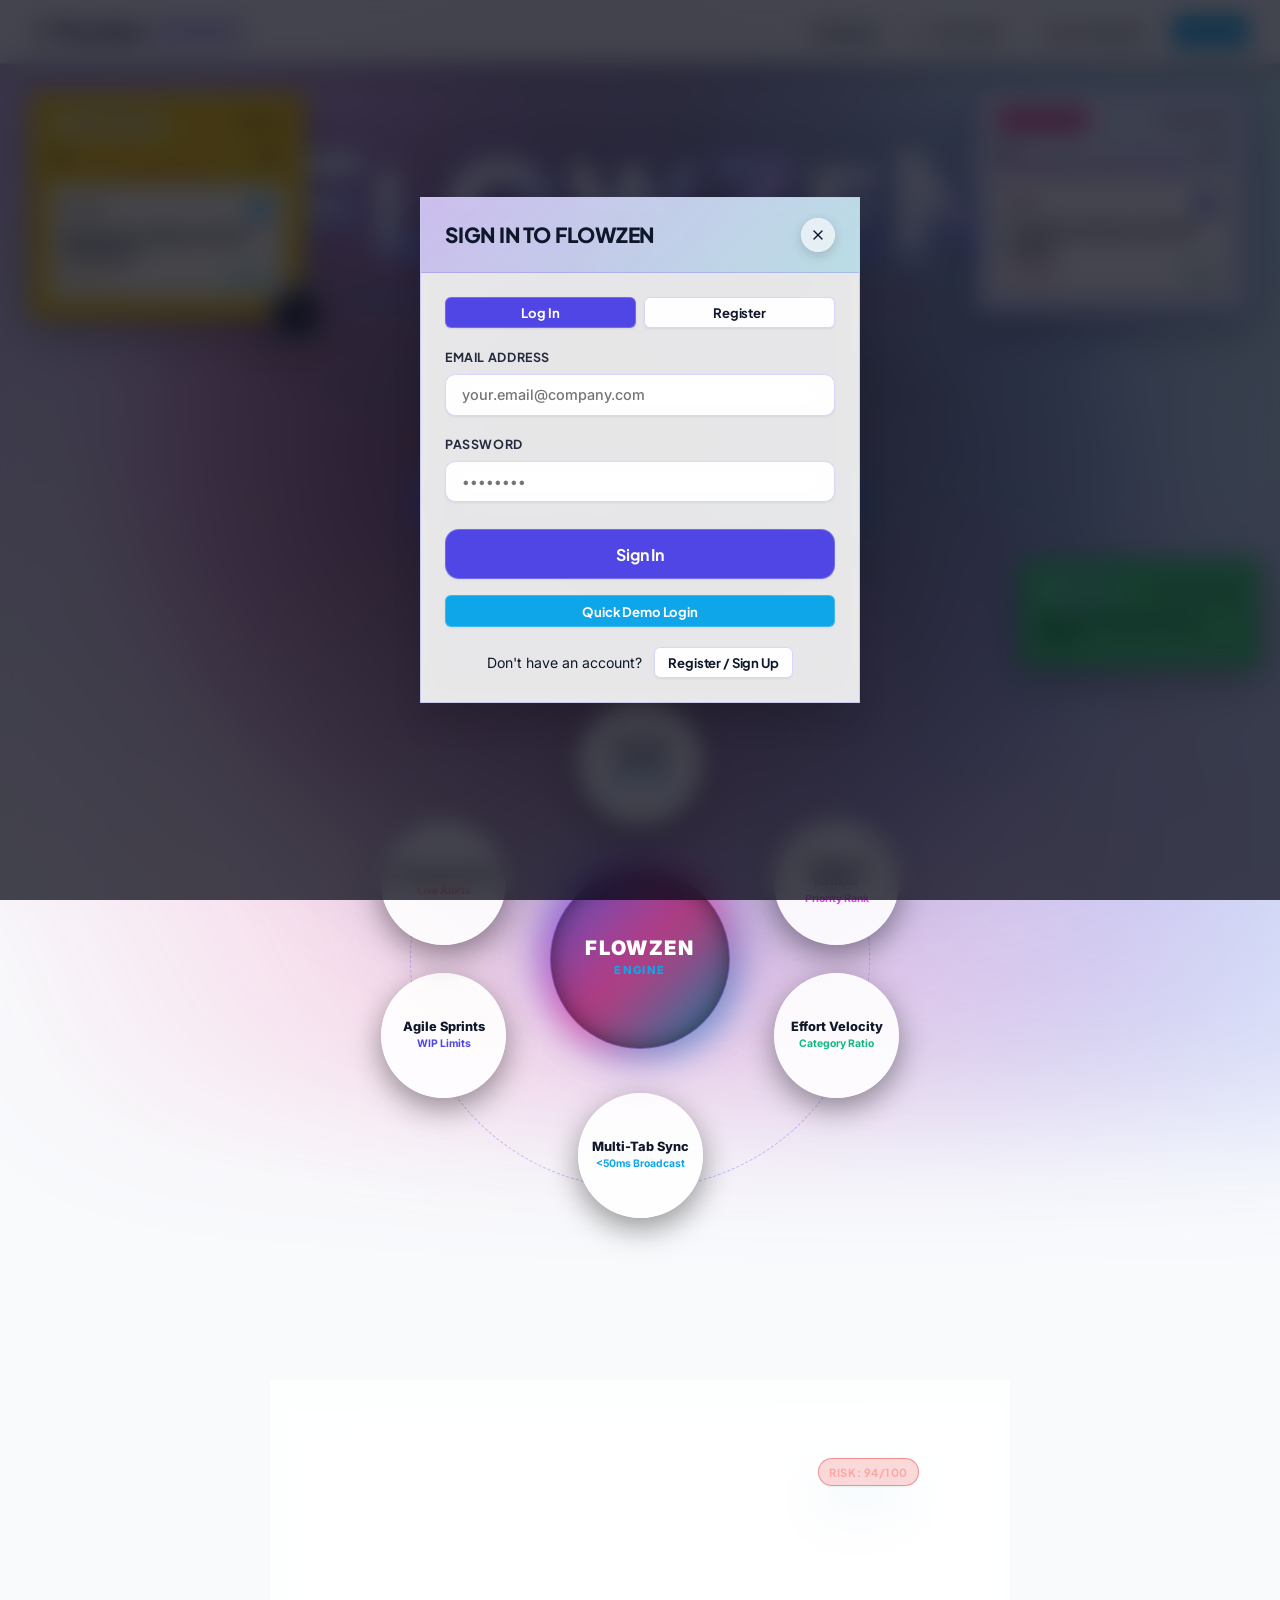
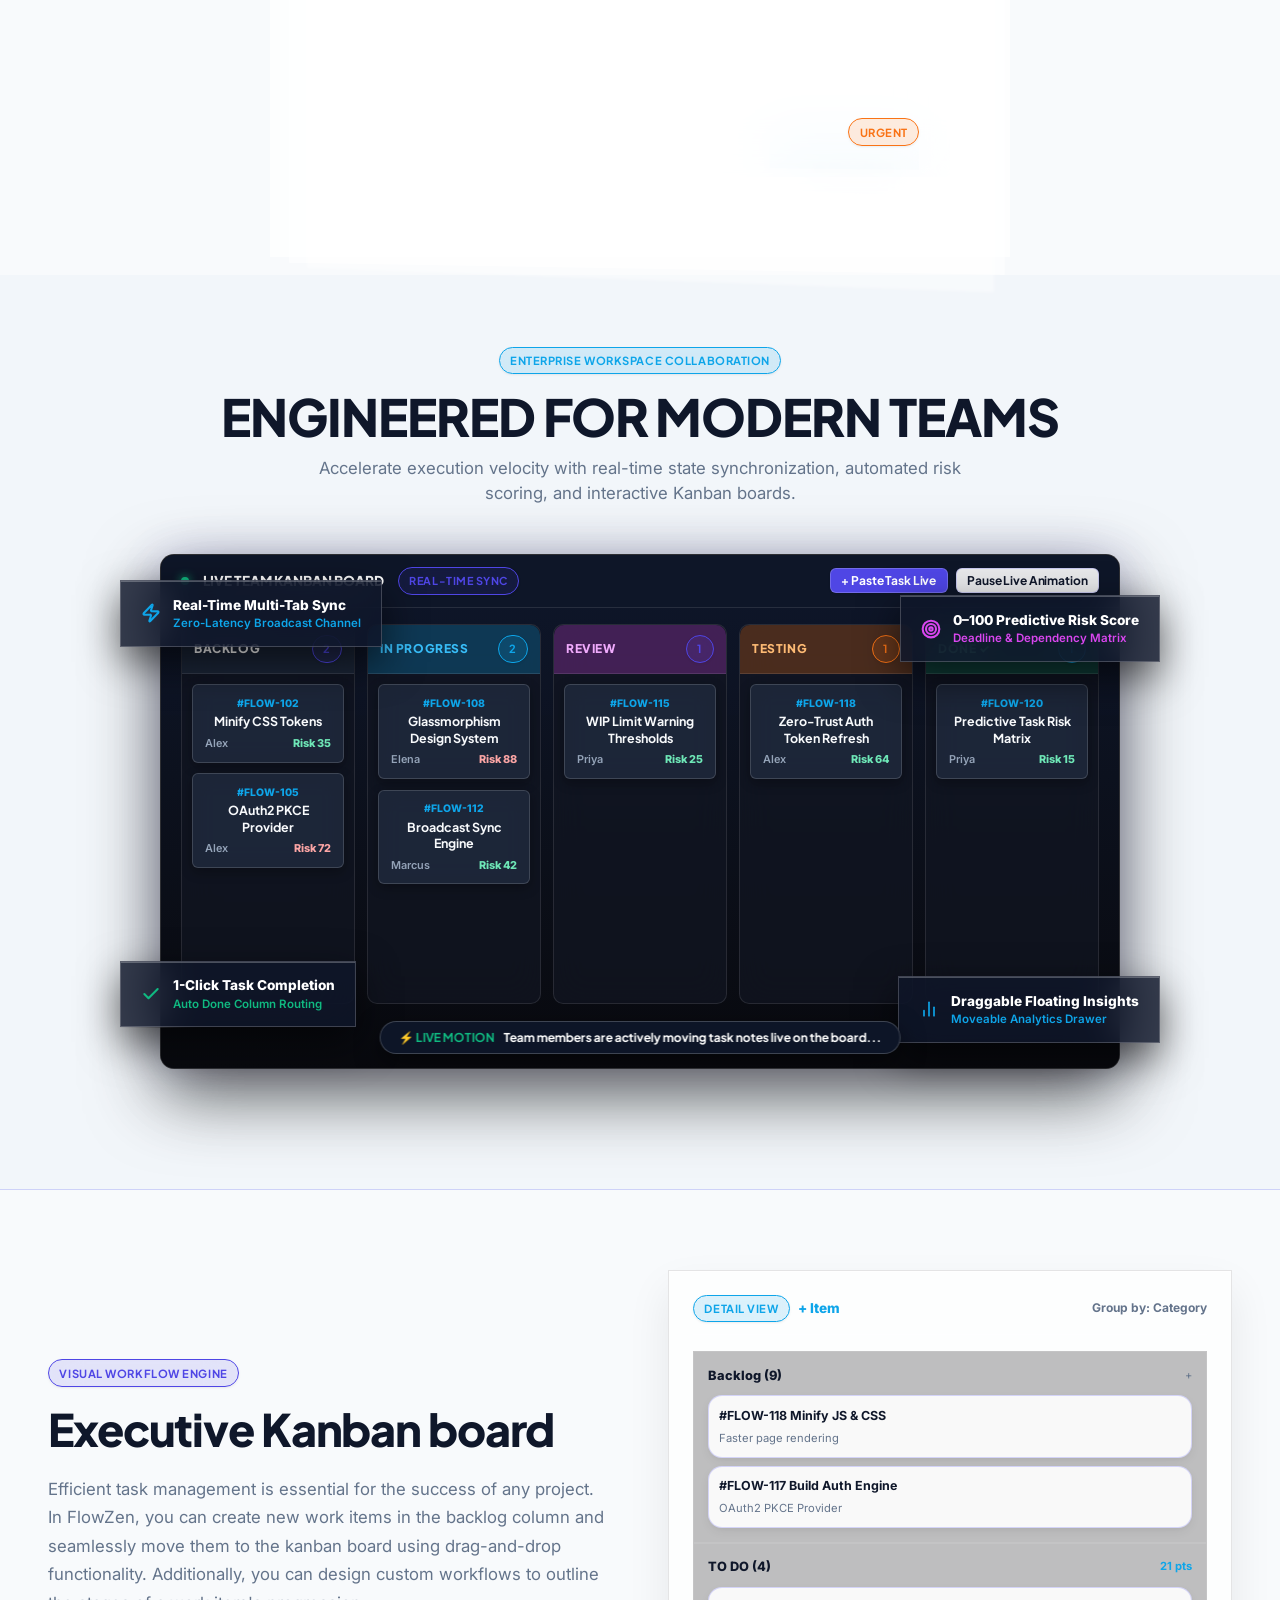
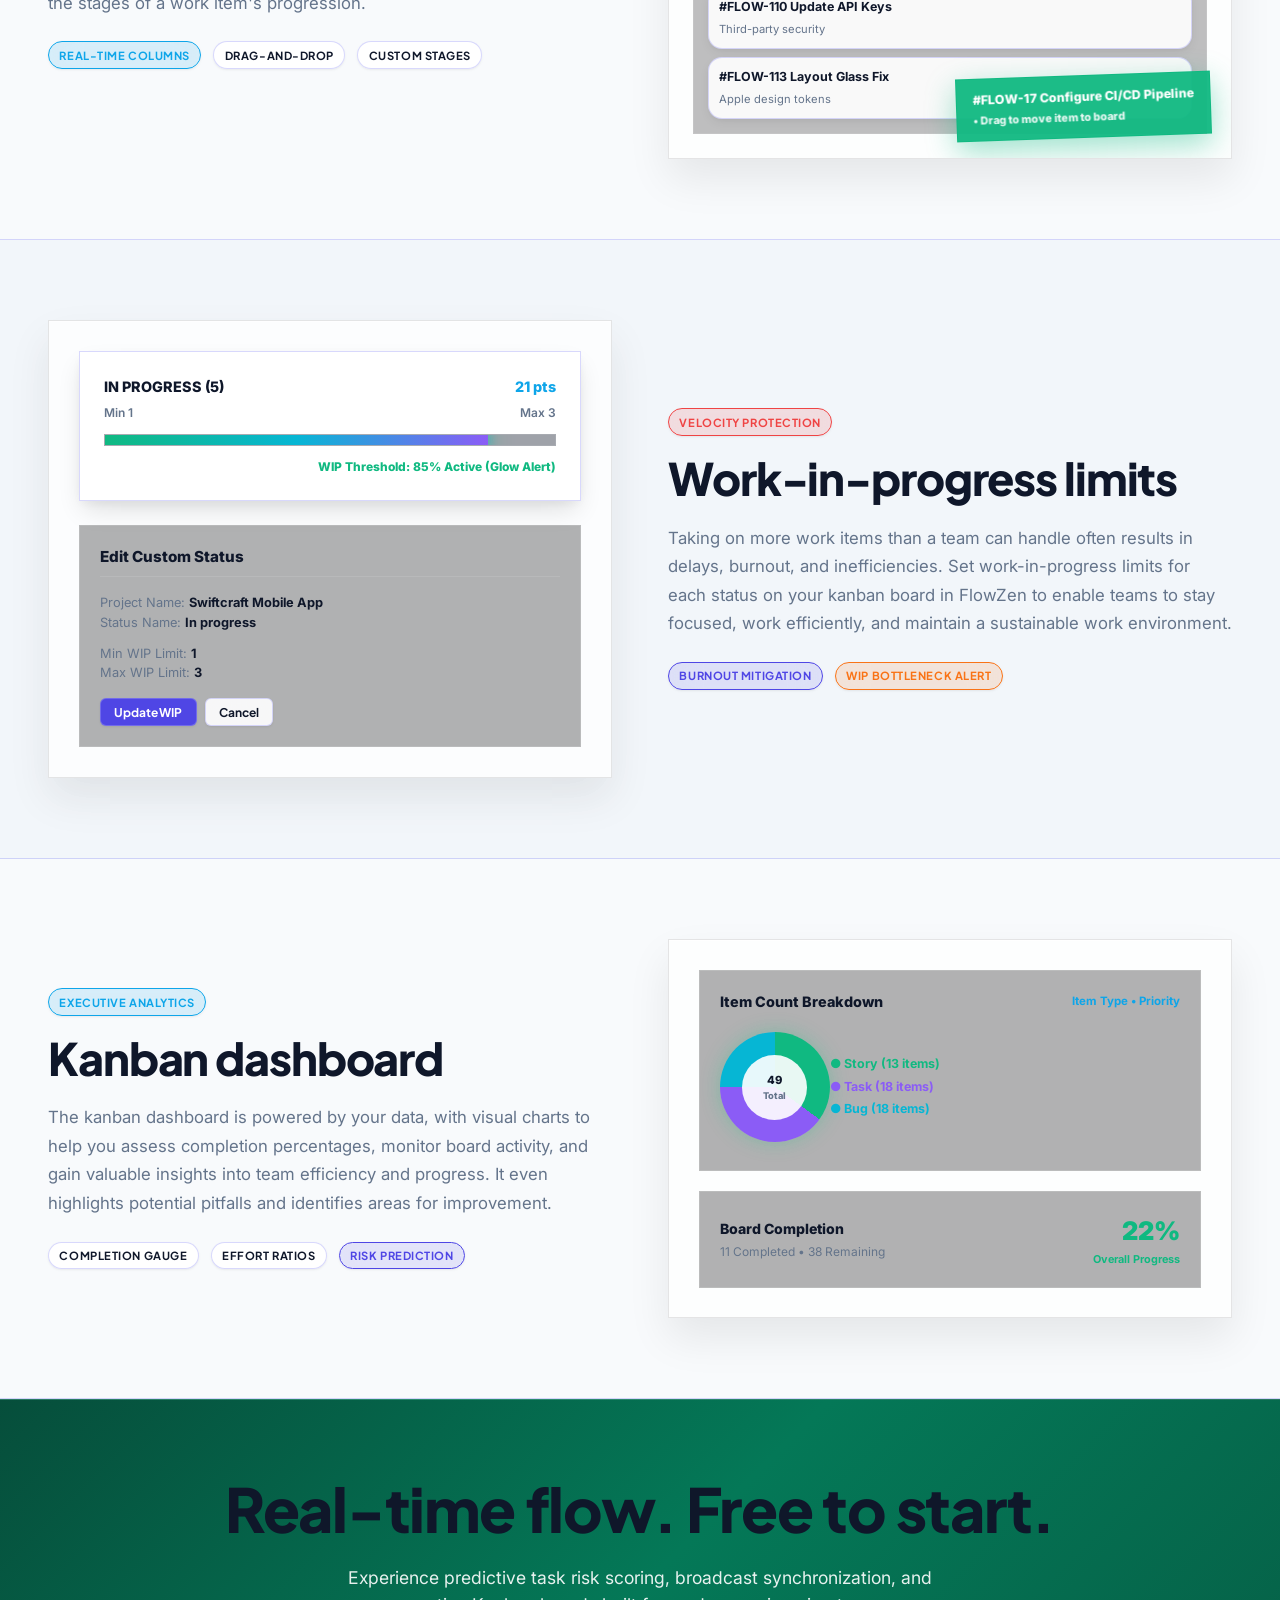
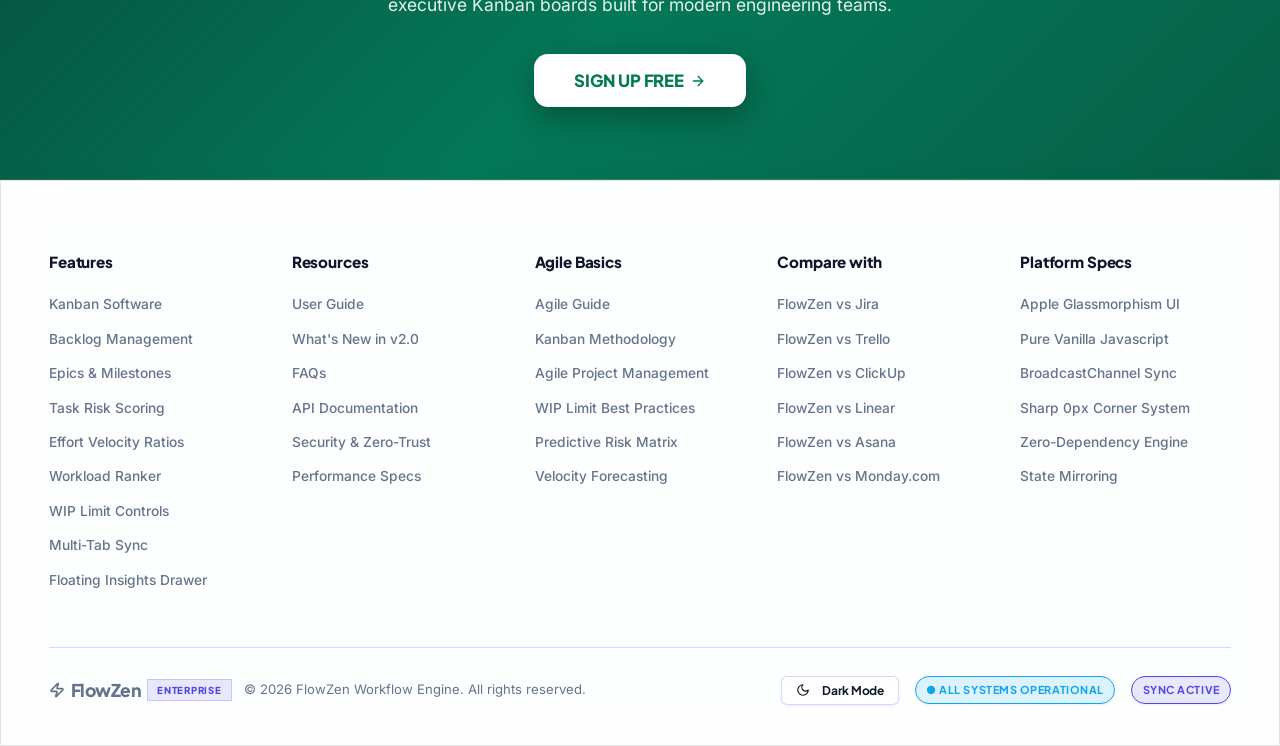
==== commit 0bbc51f7: "Implement Live Task Stopwatch & Effort Hours Auto-Logging Engine (Start, Stop, Pause)" ====
--- a/board.html
+++ b/board.html
@@ -318,6 +318,19 @@
               <label class="form-label">Estimated Hours</label>
               <input type="number" step="0.5" class="input" id="task-est-hours-input" required value="4">
             </div>
+
+            <div class="form-group">
+              <label class="form-label">Actual Hours Worked</label>
+              <div class="flex items-center gap-2">
+                <input type="number" step="0.1" min="0" class="input" id="task-actual-hours-input" placeholder="e.g. 2.5" style="flex: 1;">
+                <button type="button" class="btn btn-sm btn-outline" id="modal-timer-toggle-btn" style="white-space: nowrap;">
+                  ▶ Start Timer
+                </button>
+              </div>
+              <div id="modal-live-timer-display" style="font-size: 0.76rem; font-weight: 700; color: var(--color-muted); margin-top: 4px;">
+                ⏱ Timer Idle
+              </div>
+            </div>
           </div>
 
           <div style="display: grid; grid-template-columns: 1fr 1fr; gap: 1rem;">
--- a/css/board.css
+++ b/css/board.css
@@ -284,6 +284,21 @@
   border-color: var(--accent-coral);
 }
 
+/* Live Task Stopwatch Timer Button Styles */
+.task-timer-btn.timer-running {
+  background: linear-gradient(135deg, #10B981, #059669) !important;
+  color: #FFFFFF !important;
+  border-color: rgba(255, 255, 255, 0.4) !important;
+  box-shadow: 0 0 10px rgba(16, 185, 129, 0.5) !important;
+  animation: pulseTimerGlow 1.8s ease-in-out infinite alternate;
+  font-weight: 700 !important;
+}
+
+@keyframes pulseTimerGlow {
+  0% { box-shadow: 0 0 4px rgba(16, 185, 129, 0.4); }
+  100% { box-shadow: 0 0 14px rgba(16, 185, 129, 0.85); }
+}
+
 /* Recommendation Banner Widget */
 .recommendation-banner {
   background: var(--bg-card);
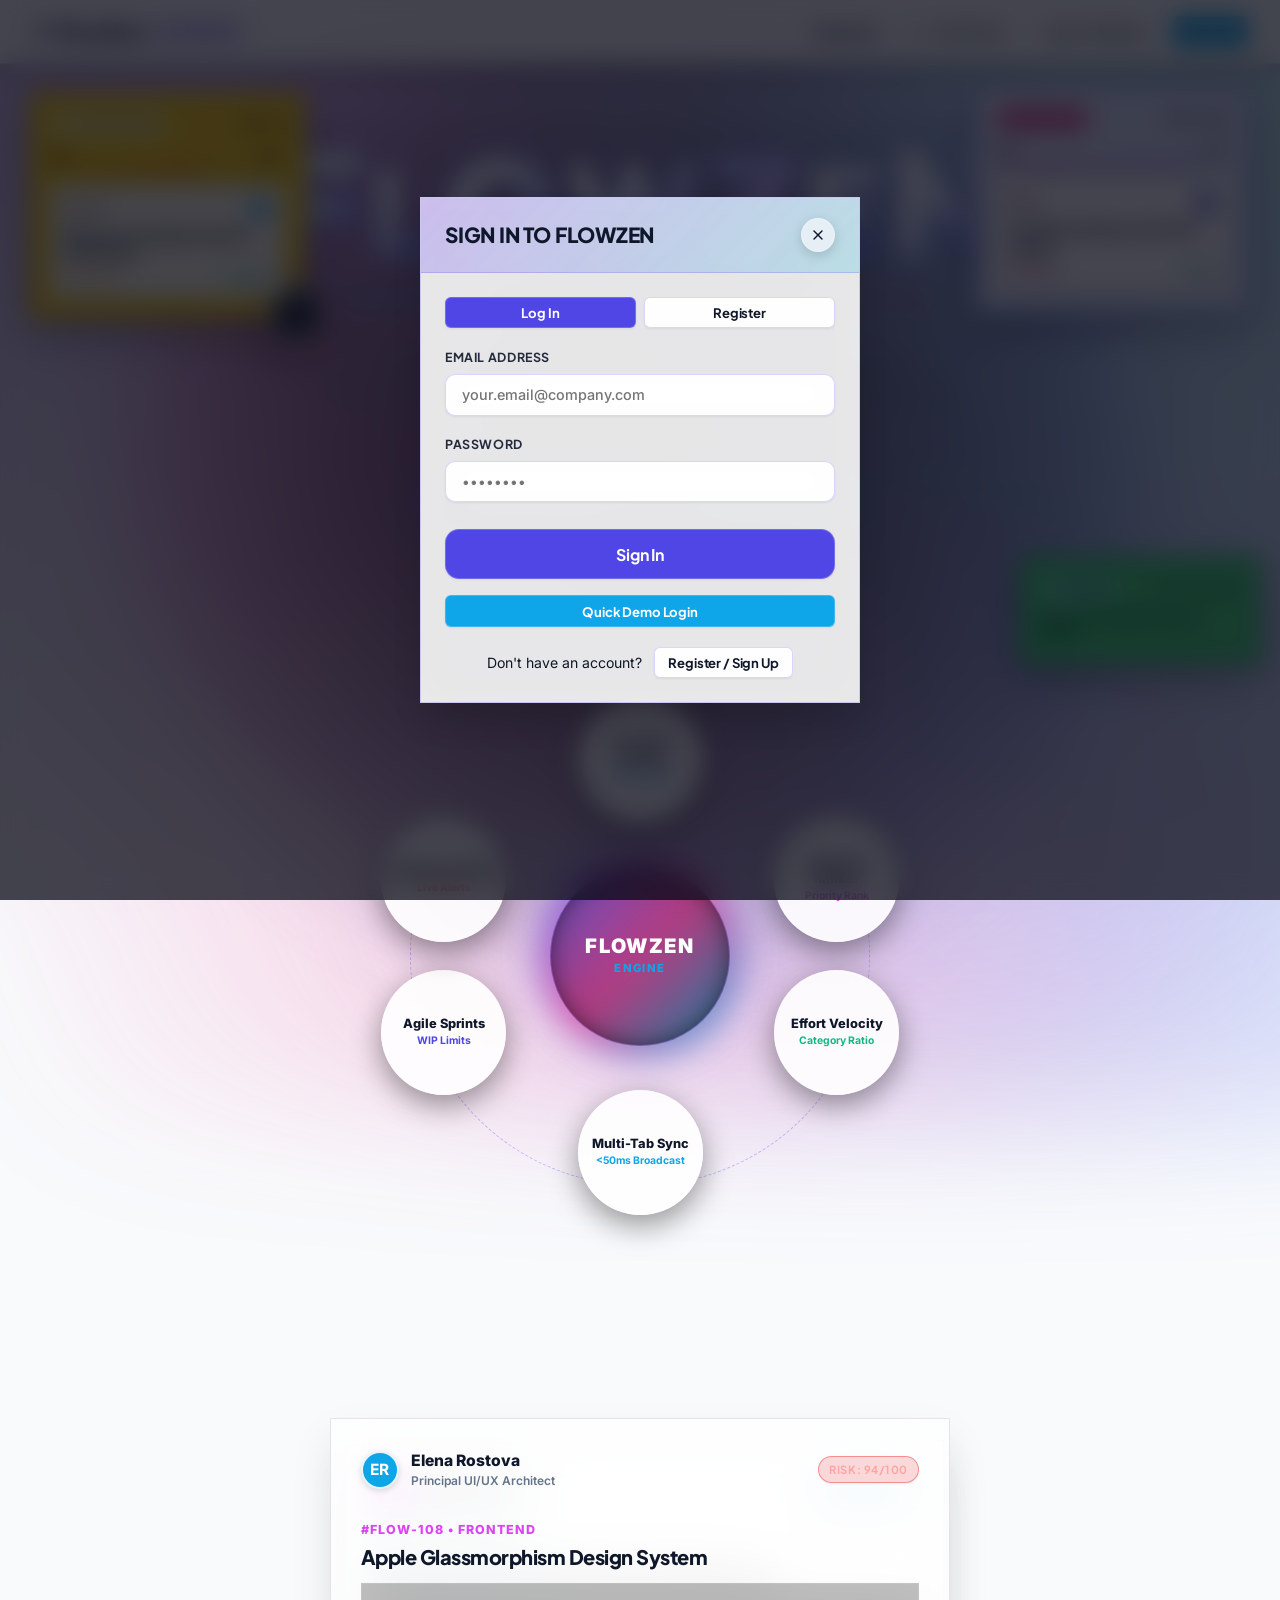
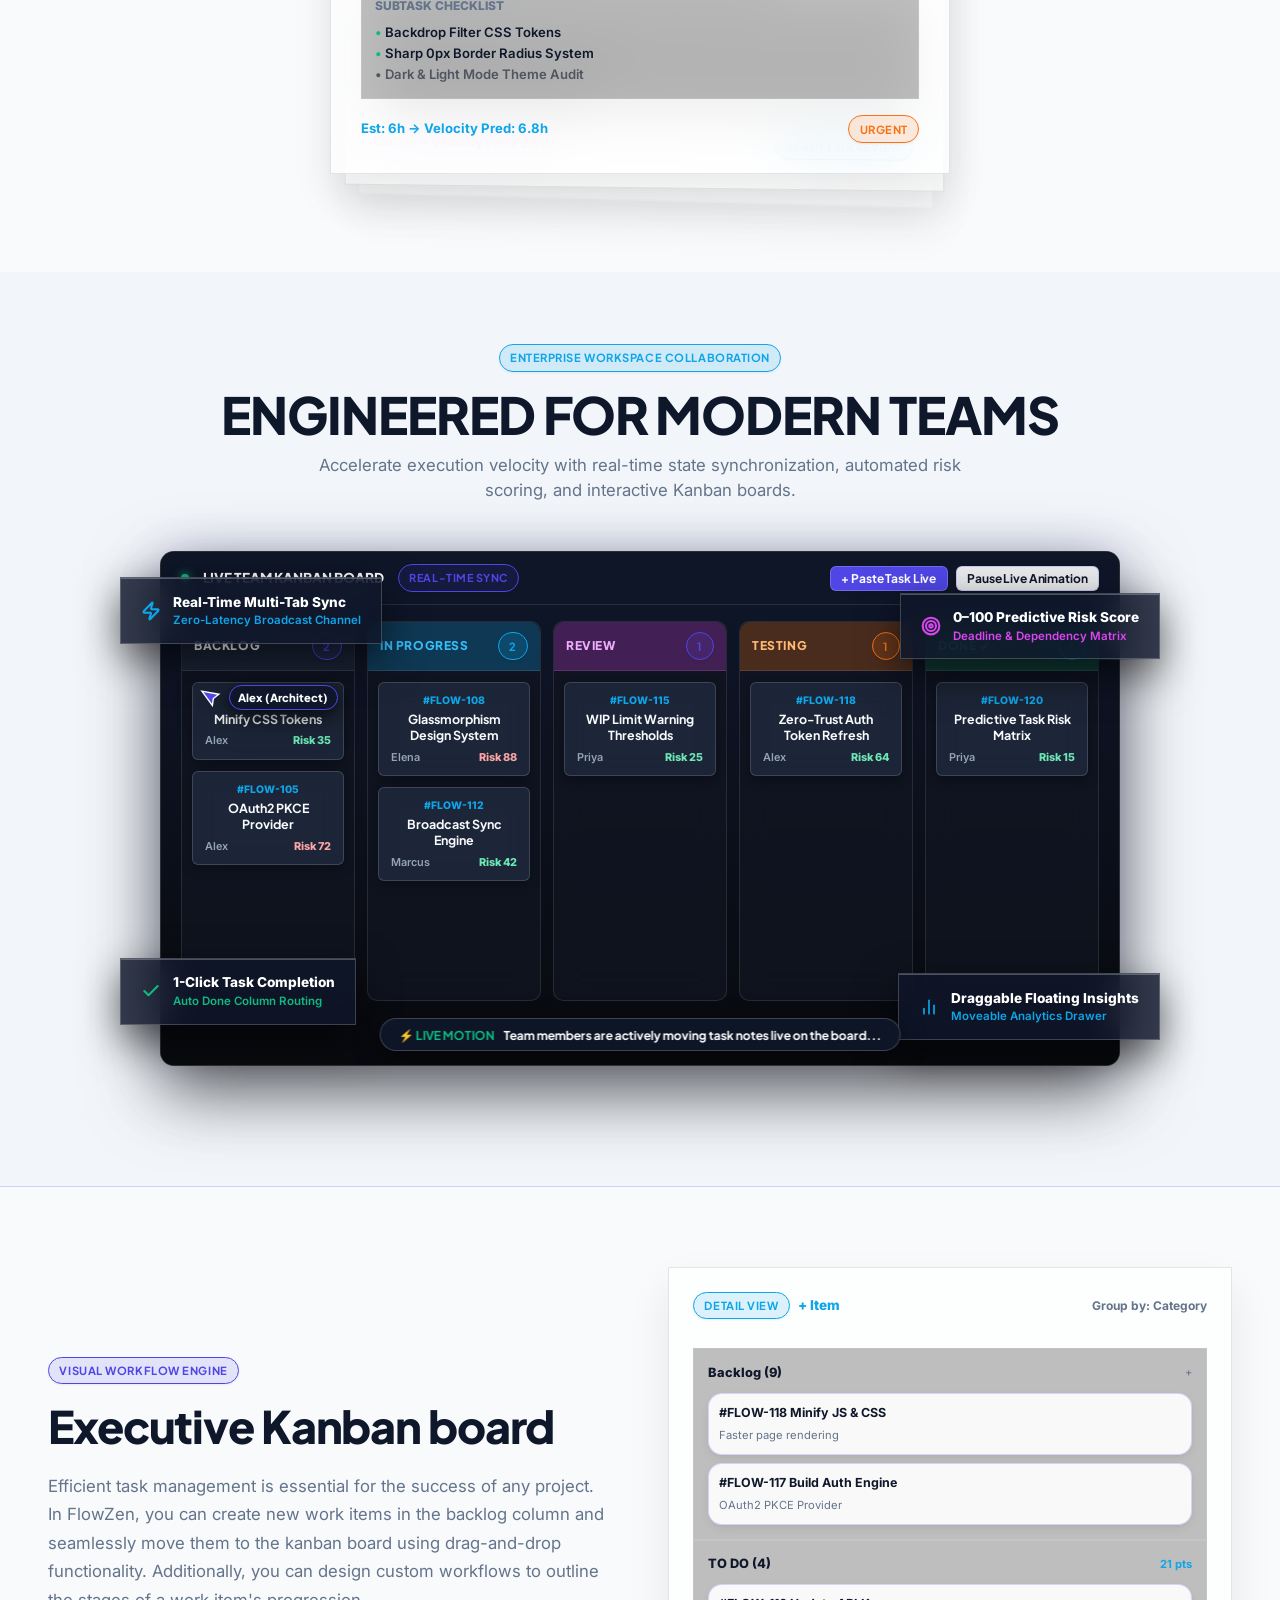
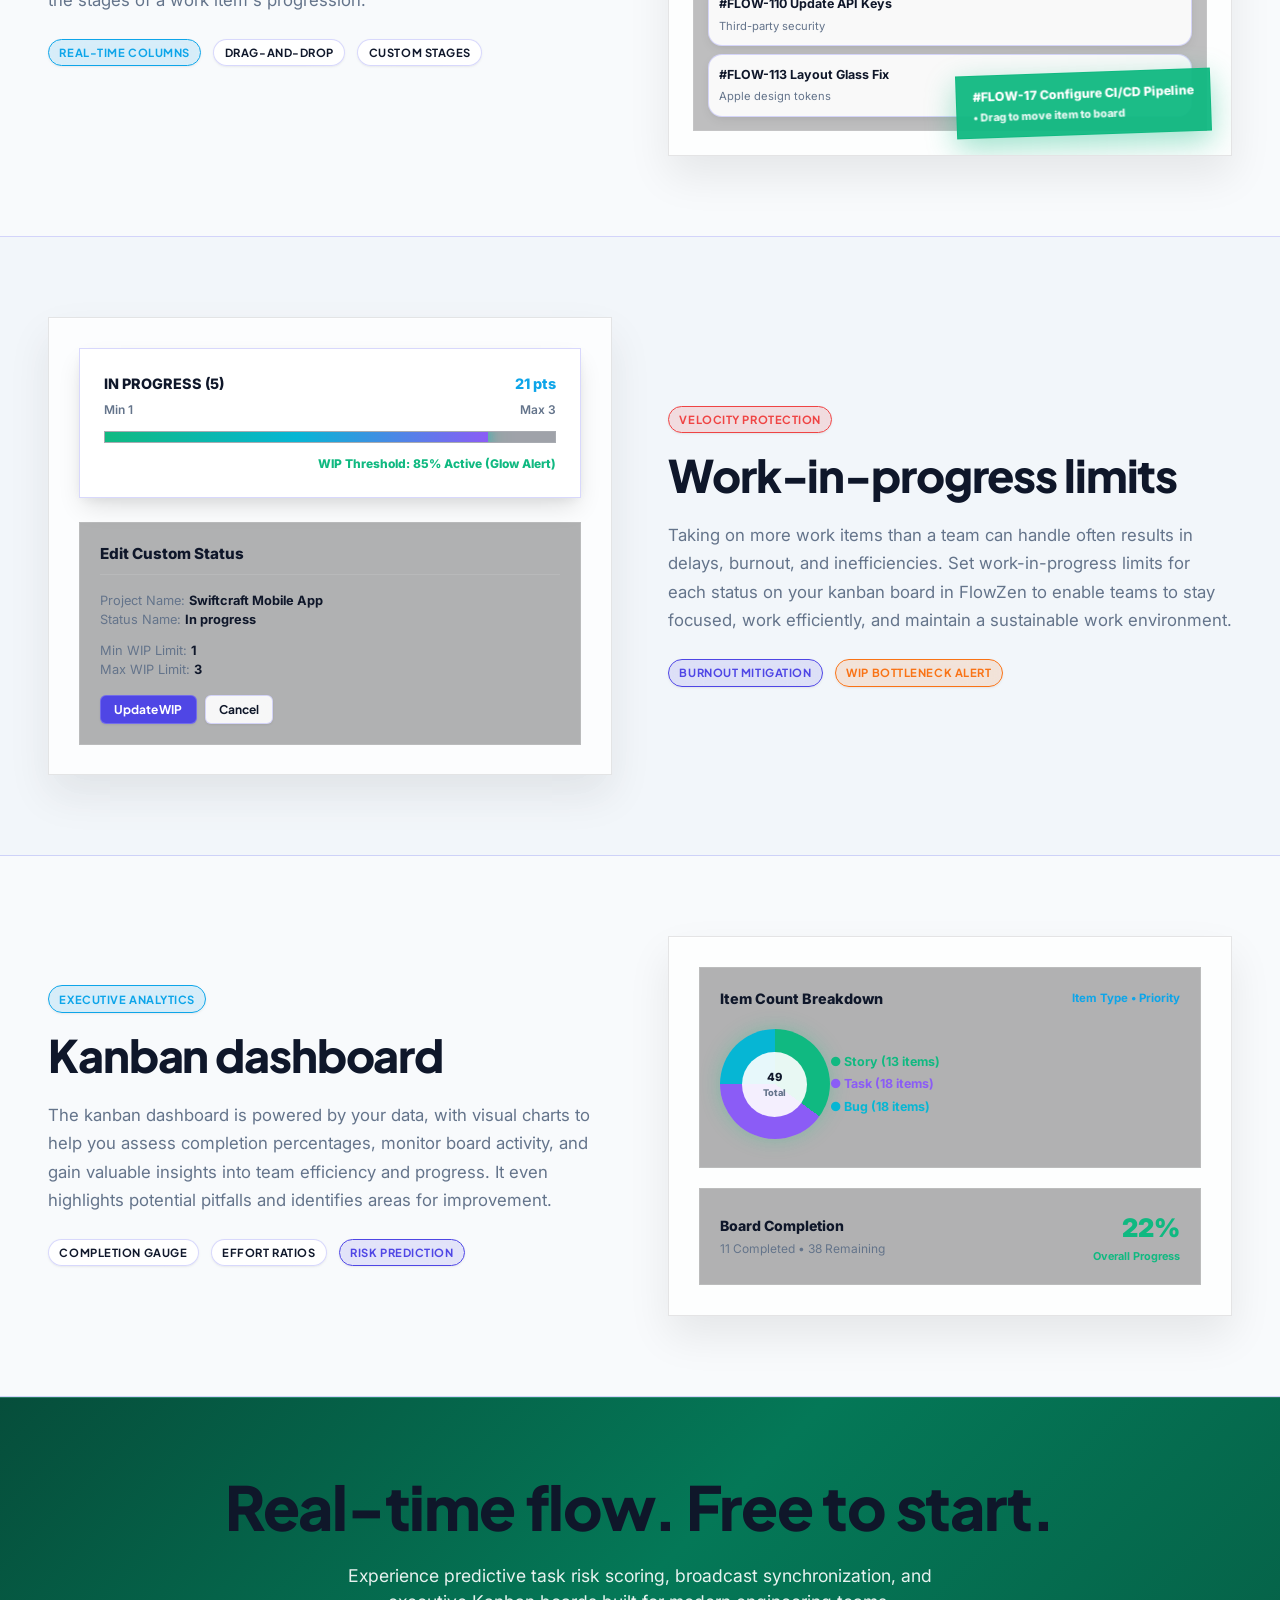
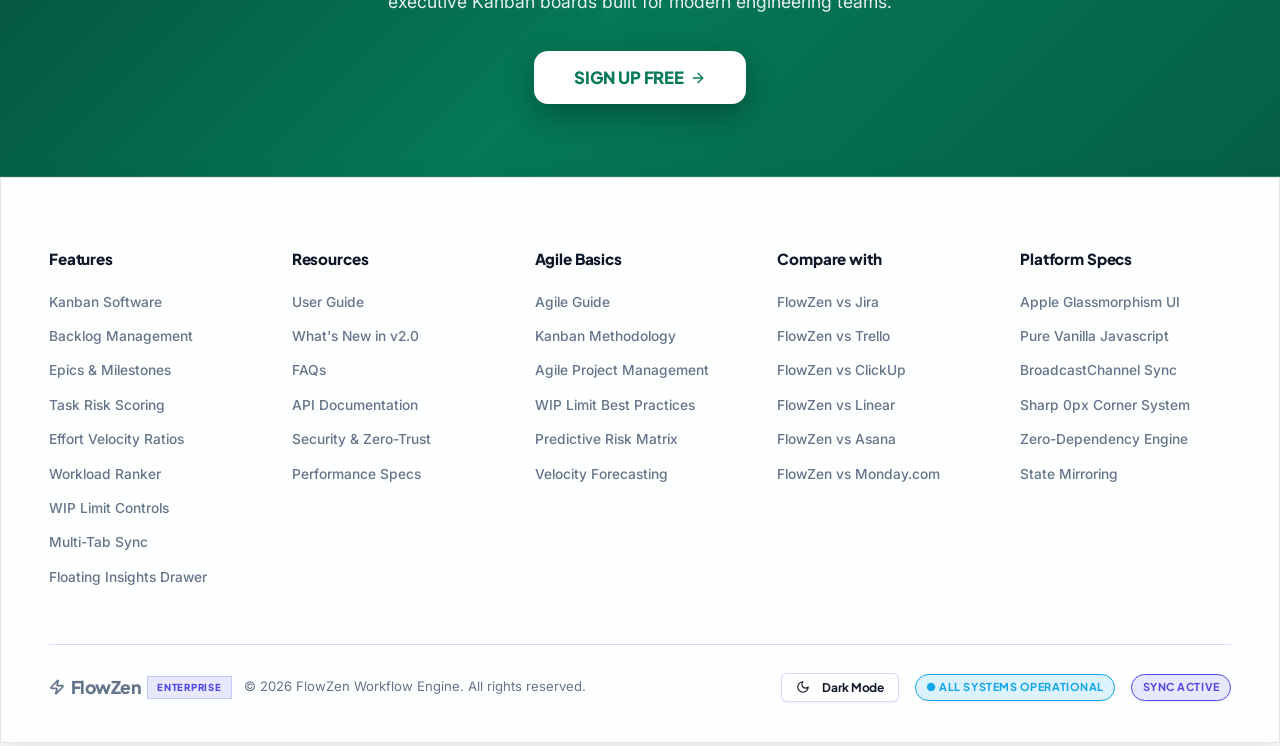
==== commit 0ed9417d: "Upgrade Task Stopwatch: Sticky Floating Timer Pill, Quick Presets (+15m/+30m/+1h), Auto-Pause on Com" ====
--- a/board.html
+++ b/board.html
@@ -320,12 +320,23 @@
             </div>
 
             <div class="form-group">
-              <label class="form-label">Actual Hours Worked</label>
+              <label class="form-label flex items-center justify-between">
+                <span>Actual Hours Worked</span>
+                <span style="font-size: 0.72rem; color: var(--text-tertiary);">Quick Presets</span>
+              </label>
               <div class="flex items-center gap-2">
                 <input type="number" step="0.1" min="0" class="input" id="task-actual-hours-input" placeholder="e.g. 2.5" style="flex: 1;">
                 <button type="button" class="btn btn-sm btn-outline" id="modal-timer-toggle-btn" style="white-space: nowrap;">
-                  ▶ Start Timer
+                  ▶ Start Stopwatch
                 </button>
+              </div>
+              <div class="flex items-center justify-between gap-1" style="margin-top: 6px;">
+                <div class="flex items-center gap-1">
+                  <button type="button" class="btn btn-sm btn-outline quick-add-hours-btn" data-hours="0.25" style="padding: 0.1rem 0.35rem; font-size: 0.68rem;">+15m</button>
+                  <button type="button" class="btn btn-sm btn-outline quick-add-hours-btn" data-hours="0.5" style="padding: 0.1rem 0.35rem; font-size: 0.68rem;">+30m</button>
+                  <button type="button" class="btn btn-sm btn-outline quick-add-hours-btn" data-hours="1.0" style="padding: 0.1rem 0.35rem; font-size: 0.68rem;">+1h</button>
+                  <button type="button" class="btn btn-sm btn-outline quick-add-hours-btn" data-hours="0" style="padding: 0.1rem 0.35rem; font-size: 0.68rem; color: var(--accent-coral);">Clear</button>
+                </div>
               </div>
               <div id="modal-live-timer-display" style="font-size: 0.76rem; font-weight: 700; color: var(--color-muted); margin-top: 4px;">
                 ⏱ Timer Idle
--- a/css/board.css
+++ b/css/board.css
@@ -299,6 +299,17 @@
   100% { box-shadow: 0 0 14px rgba(16, 185, 129, 0.85); }
 }
 
+@keyframes floatWidgetGlow {
+  0% { transform: translateY(0px); box-shadow: 0 10px 25px rgba(0, 0, 0, 0.4), 0 0 10px rgba(16, 185, 129, 0.3); }
+  100% { transform: translateY(-3px); box-shadow: 0 14px 30px rgba(0, 0, 0, 0.5), 0 0 20px rgba(16, 185, 129, 0.6); }
+}
+
+@keyframes pulseDot {
+  0% { opacity: 0.3; transform: scale(0.8); }
+  50% { opacity: 1; transform: scale(1.2); }
+  100% { opacity: 0.3; transform: scale(0.8); }
+}
+
 /* Recommendation Banner Widget */
 .recommendation-banner {
   background: var(--bg-card);
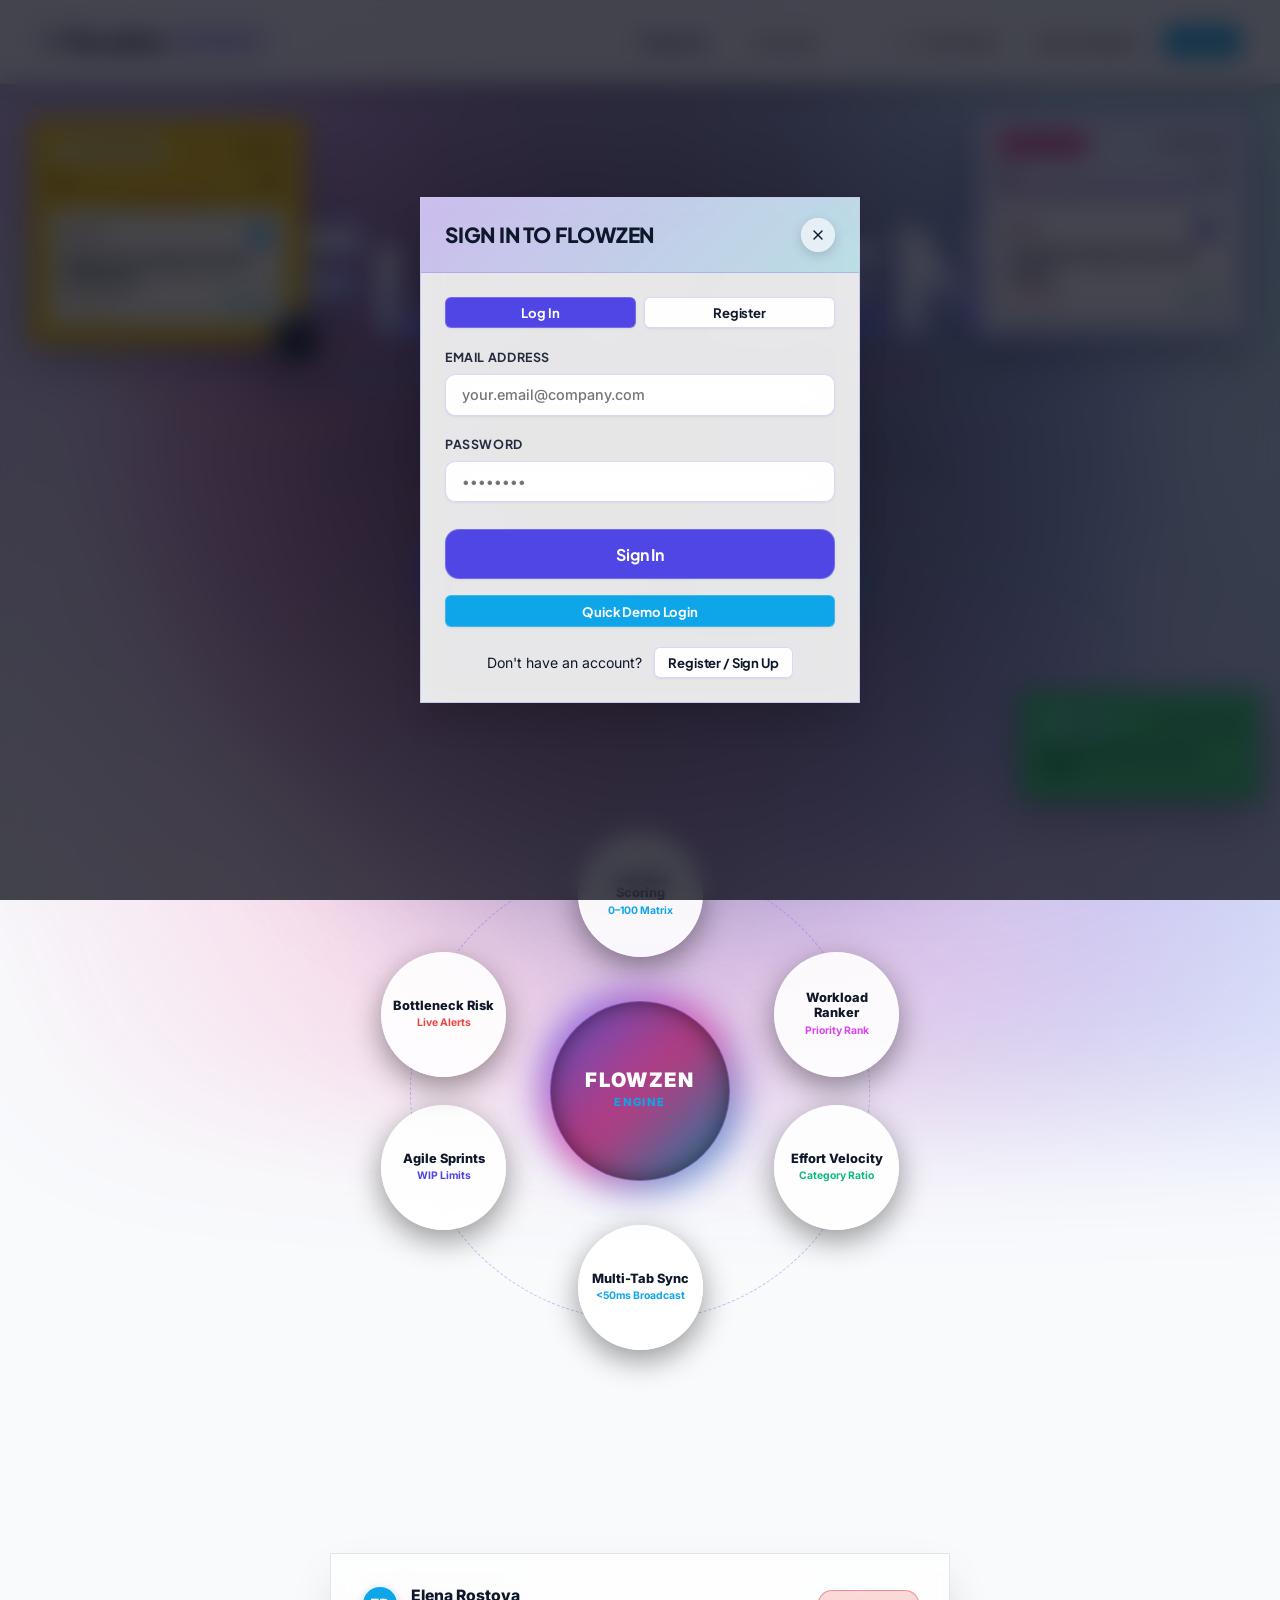
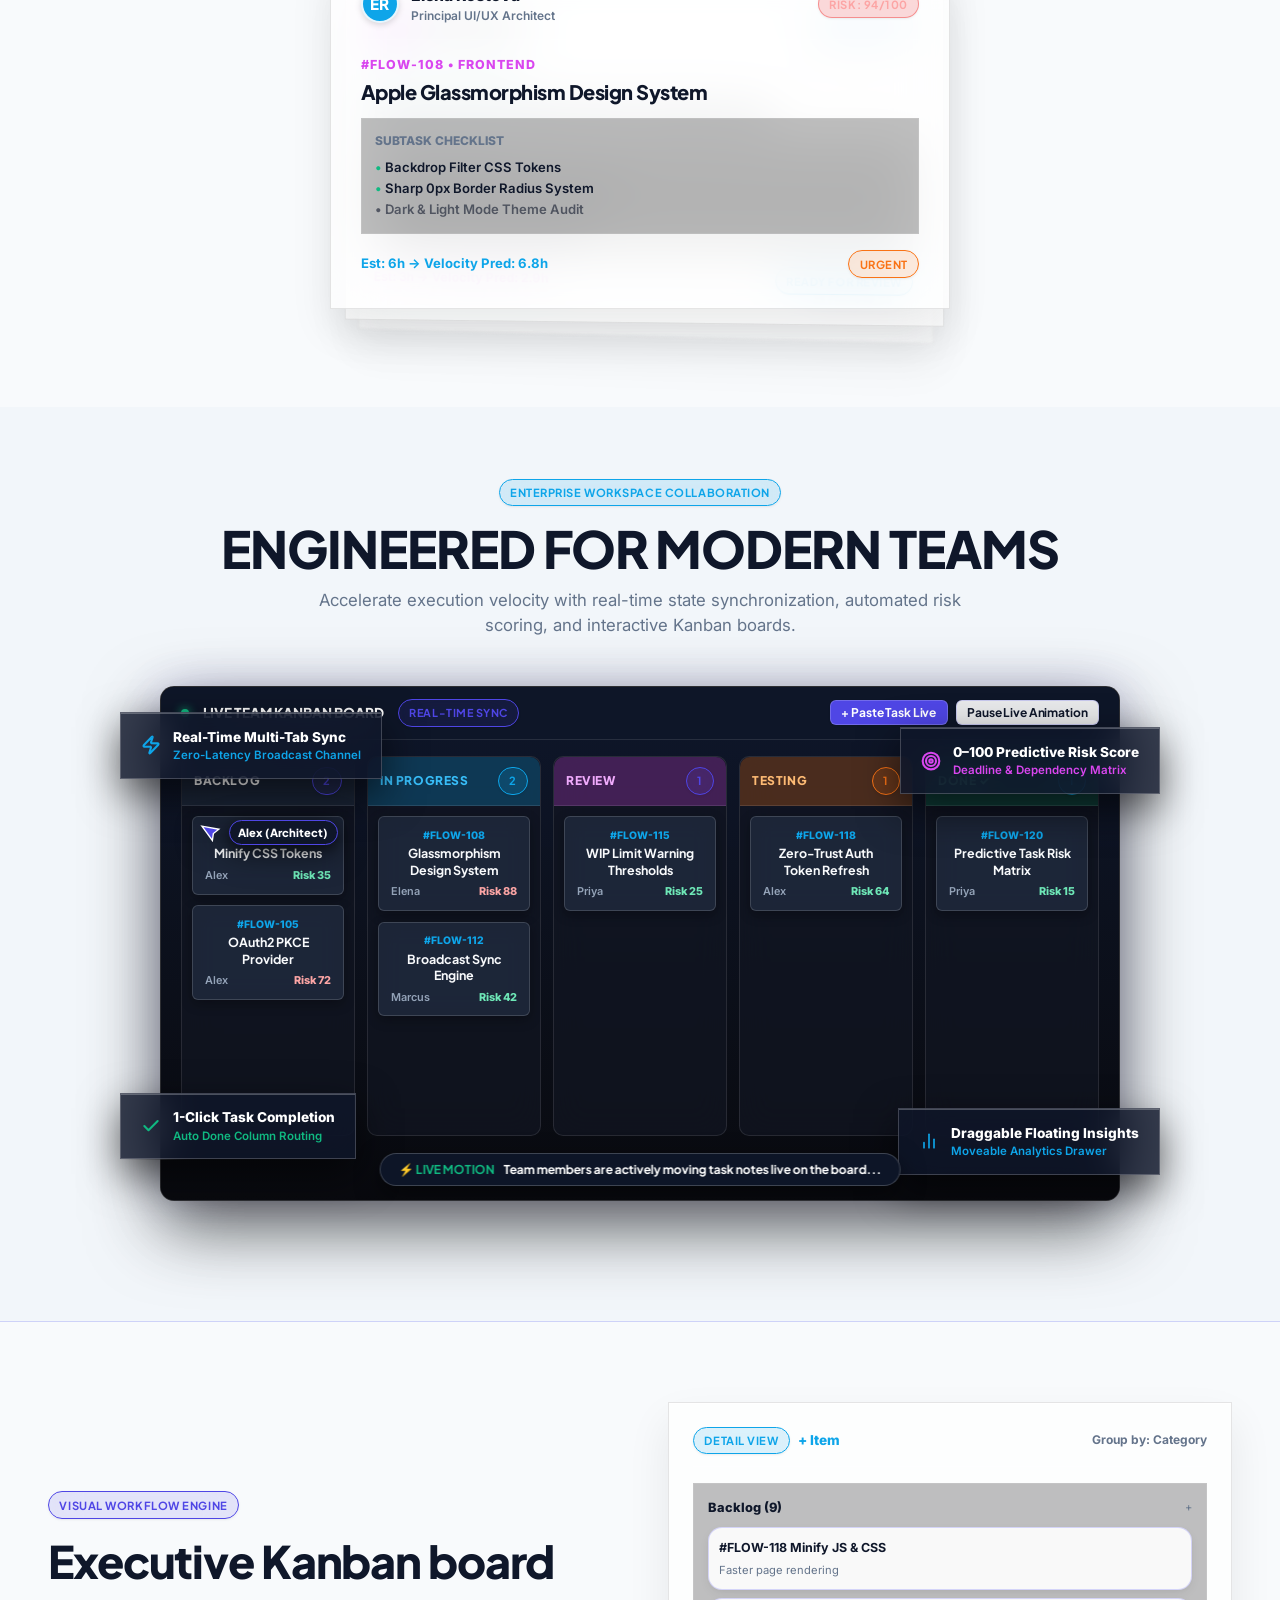
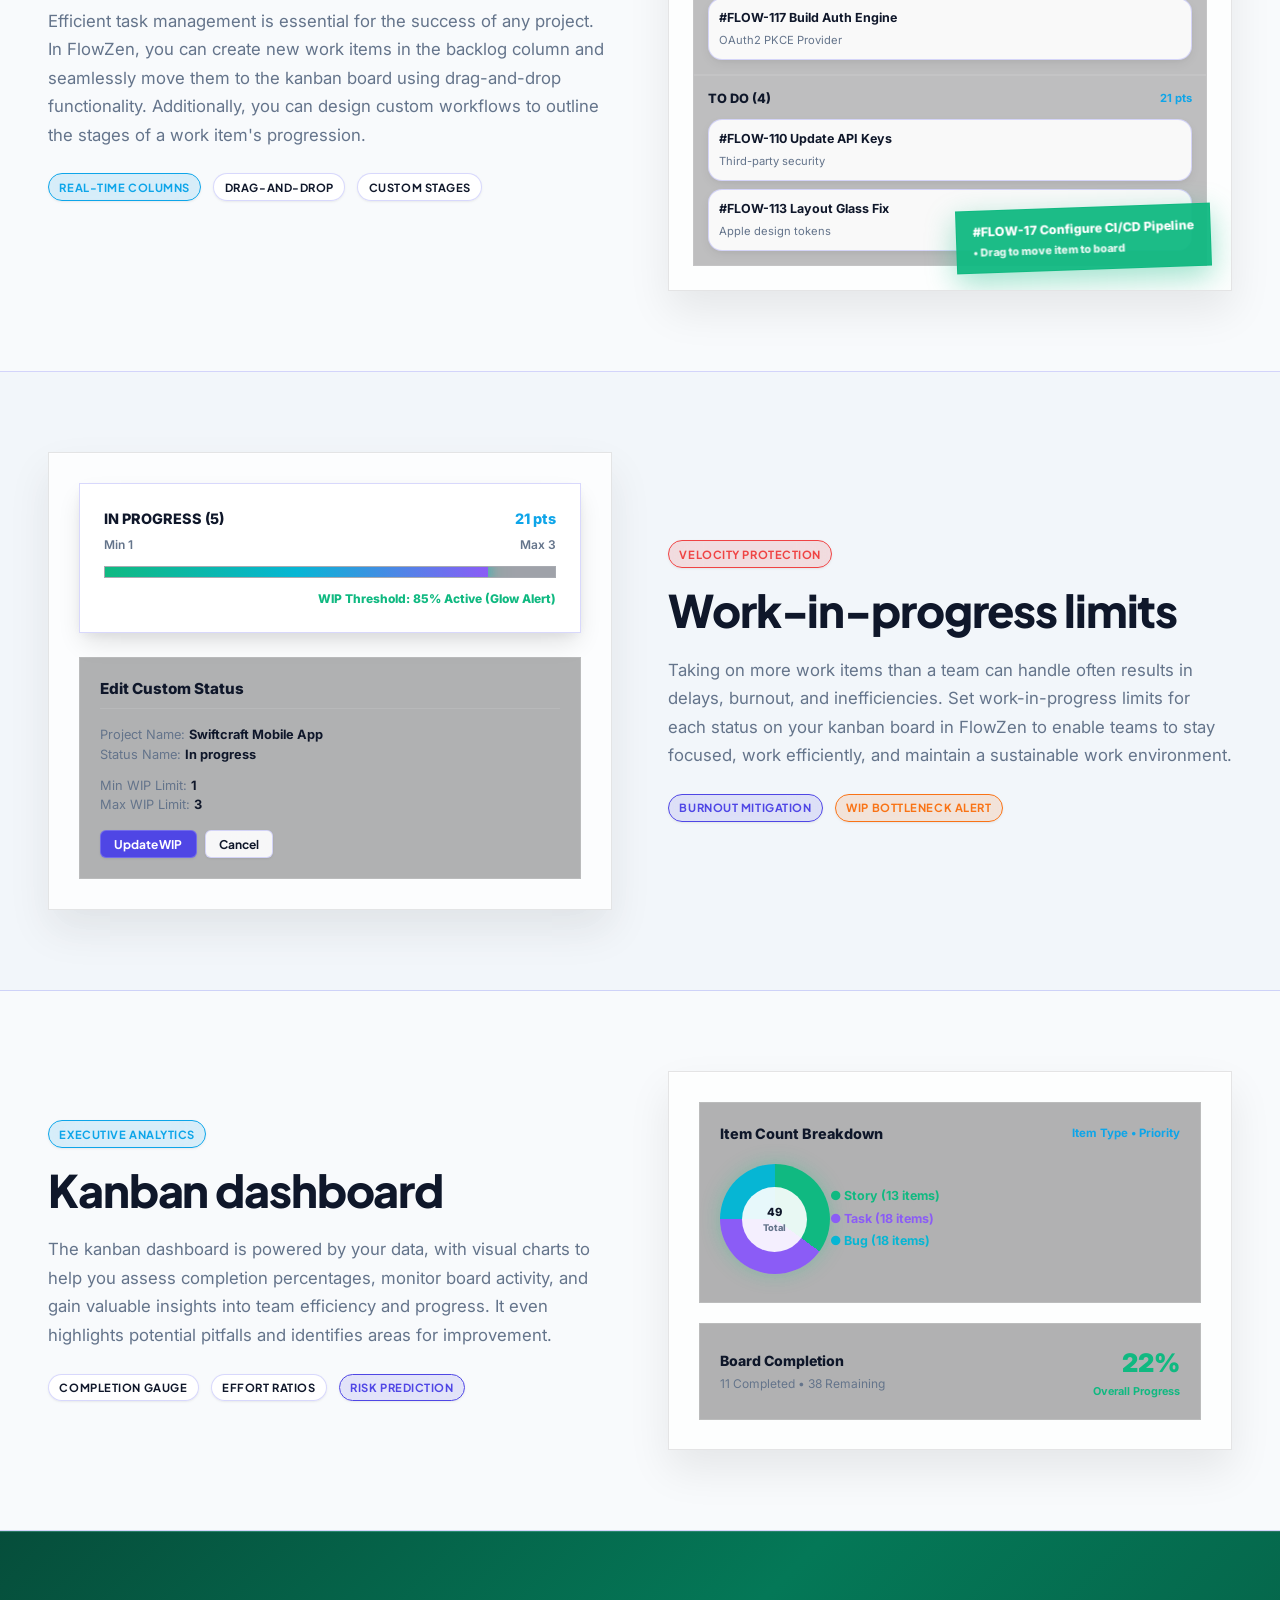
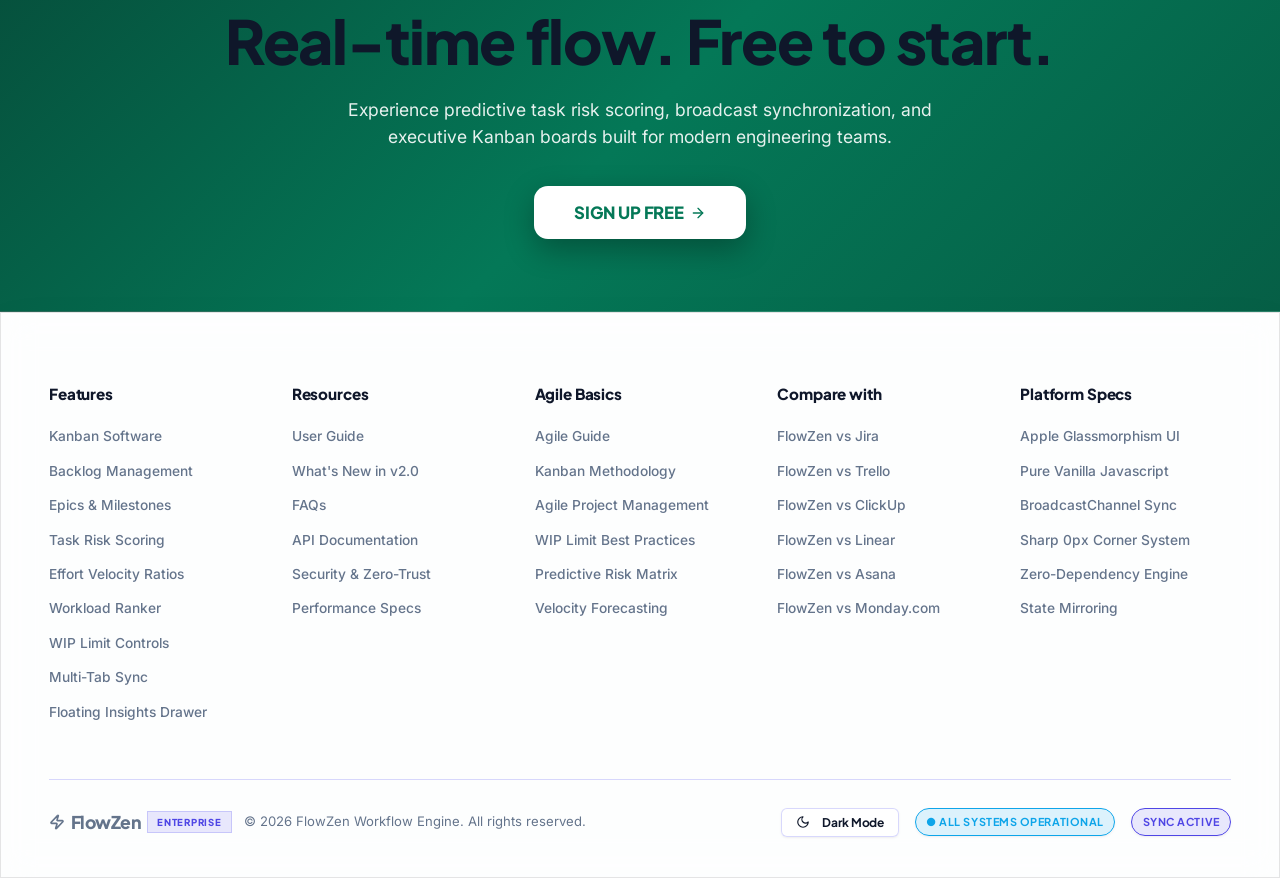
==== commit e2f9aad7: "Implement Command Palette Hub (Ctrl+K / Cmd+K), Keyboard Shortcuts Engine & Linear-style Executive U" ====
--- a/board.html
+++ b/board.html
@@ -76,6 +76,9 @@
         <svg width="18" height="18" viewBox="0 0 24 24" fill="none" stroke="currentColor" stroke-width="2.5" stroke-linecap="round" stroke-linejoin="round" class="lucide lucide-zap"><path d="M4 14a1 1 0 0 1-.78-1.63l9.9-10.2a.5.5 0 0 1 .86.46l-1.92 6.02A1 1 0 0 0 13 10h7a1 1 0 0 1 .78 1.63l-9.9 10.2a.5.5 0 0 1-.86-.46l1.92-6.02A1 1 0 0 0 11 14z"/></svg>
         <span>FlowZen</span>
       </a>
+      <button class="btn btn-sm btn-outline hidden-mobile" id="nav-cmd-hub-btn" title="Open Command Palette & Shortcuts (⌘K)">
+        <span style="font-size: 0.78rem;">⚡ Command</span> <kbd class="kbd-badge" style="font-size: 0.65rem;">⌘K</kbd>
+      </button>
     </div>
 
     <div class="flex items-center gap-3">
@@ -586,9 +589,14 @@
     import { initTheme } from './js/theme.js';
     import { openModal, closeModal, showToast, openUserProfileModal } from './js/ui-utils.js';
     import { exportBoardToJSON, exportBoardToCSV, generatePDFReport } from './js/export-engine.js';
+    import { initCommandPalette, openCommandPalette } from './js/command-palette.js';
 
     document.addEventListener('DOMContentLoaded', () => {
       initTheme();
+      initCommandPalette();
+
+      const cmdBtn = document.getElementById('nav-cmd-hub-btn');
+      if (cmdBtn) cmdBtn.onclick = () => openCommandPalette();
 
       // Handle Back-Forward Cache (bfcache) to prevent freeze on browser back button
       window.addEventListener('pageshow', (e) => {
--- a/css/components.css
+++ b/css/components.css
@@ -430,6 +430,22 @@
   white-space: nowrap;
 }
 
+.kbd-badge {
+  font-family: var(--font-family-mono, monospace);
+  font-size: 0.68rem;
+  font-weight: 700;
+  padding: 0.15rem 0.45rem;
+  background: rgba(255, 255, 255, 0.08);
+  color: var(--text-primary, #FFF);
+  border: 1px solid rgba(255, 255, 255, 0.15);
+  border-radius: 4px;
+  box-shadow: inset 0 1px 0 rgba(255, 255, 255, 0.1);
+  display: inline-flex;
+  align-items: center;
+  gap: 2px;
+  letter-spacing: 0.02em;
+}
+
 .badge-urgent {
   background: var(--accent-coral-light);
   color: var(--accent-coral);
@@ -663,24 +679,42 @@
   display: flex;
   align-items: center;
   justify-content: space-between;
-  padding: 0.75rem 2rem;
-  gap: 1rem;
-  flex-wrap: wrap;
+  padding: 0.5rem 1.25rem;
+  gap: 0.75rem;
+  flex-wrap: nowrap;
   position: sticky;
   top: 0;
   z-index: 500;
   transition: all var(--transition-normal);
+  overflow-x: auto;
+  scrollbar-width: none;
+}
+
+.navbar::-webkit-scrollbar {
+  display: none;
+}
+
+.navbar-landing {
+  min-height: 84px;
+  padding: 1.2rem 2.5rem;
+  flex-wrap: wrap;
+  overflow-x: visible;
 }
 
 .brand-logo {
   display: flex;
   align-items: center;
-  gap: 0.65rem;
+  gap: 0.5rem;
   font-family: var(--font-family-display);
   font-weight: 800;
-  font-size: 1.4rem;
+  font-size: 1.3rem;
   letter-spacing: -0.03em;
   user-select: none;
+  flex-shrink: 0;
+}
+
+.navbar-landing .brand-logo {
+  font-size: 1.6rem;
 }
 
 .brand-badge {
@@ -1156,7 +1190,7 @@
   width: 100%;
   max-width: 1480px;
   margin: 0 auto;
-  padding: 4rem 1rem 5rem 1rem;
+  padding: 7.5rem 1.5rem 8.5rem 1.5rem;
 }
 
 .hero-center-content {
--- a/css/board.css
+++ b/css/board.css
@@ -375,10 +375,10 @@
 /* Floating Draggable INSIGHTS Panel */
 .insights-sidebar {
   position: fixed;
-  top: 110px;
+  top: 75px;
   right: 20px;
   width: 320px;
-  max-height: calc(100vh - 140px);
+  max-height: calc(100vh - 90px);
   background: var(--bg-card);
   border: 1px solid var(--color-border);
   border-radius: var(--radius-lg) !important;
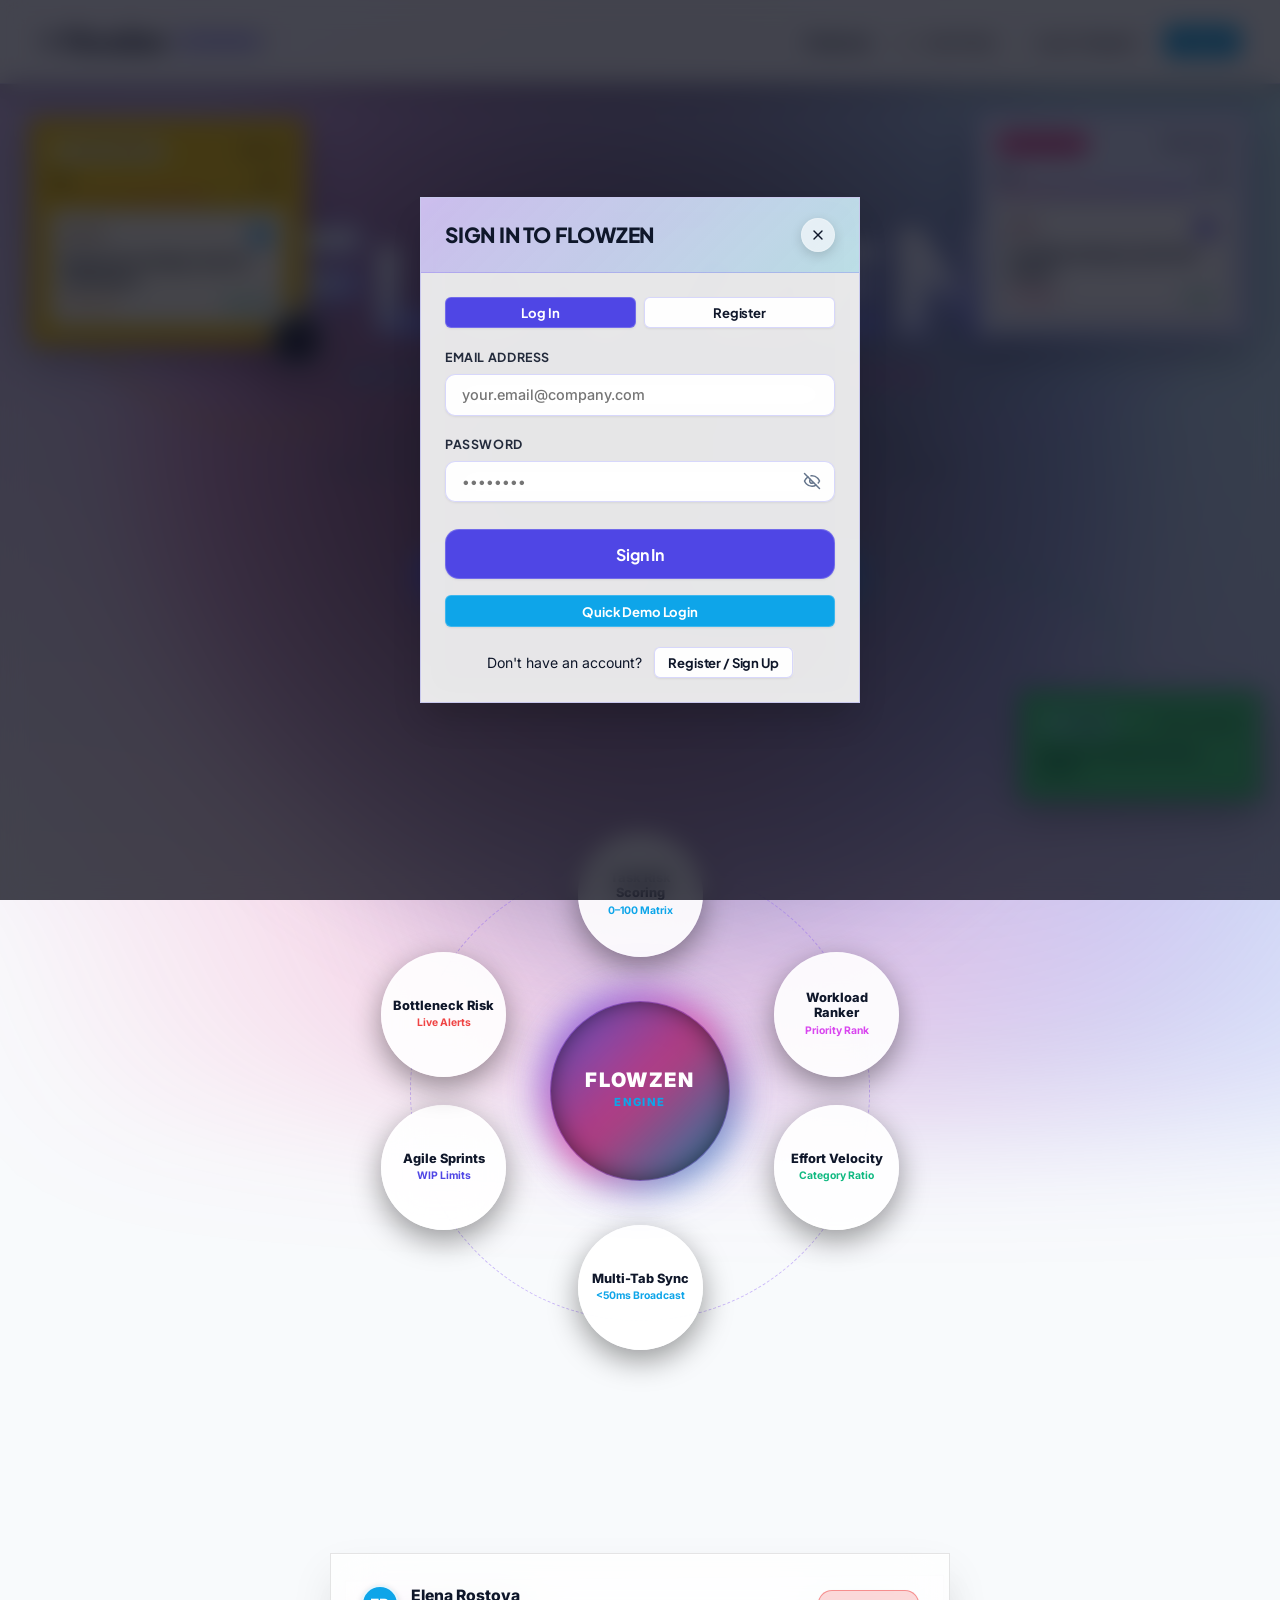
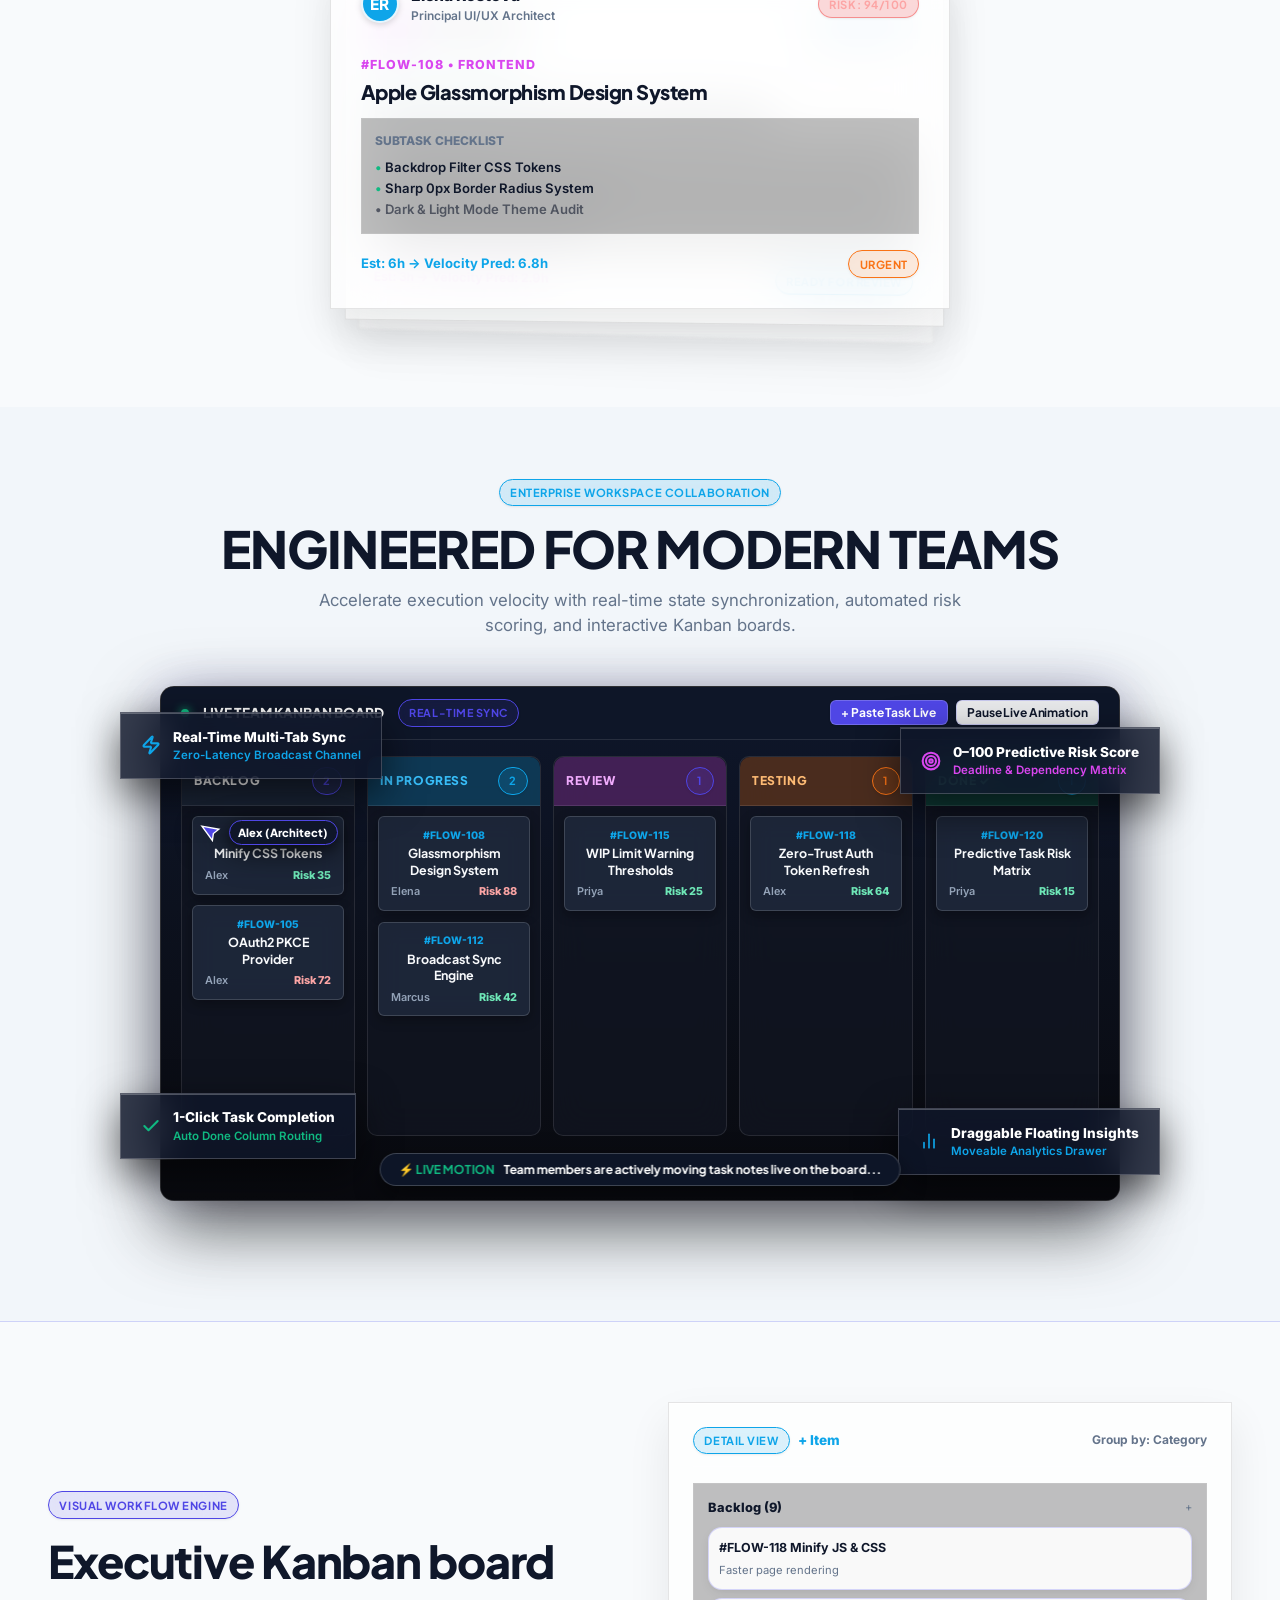
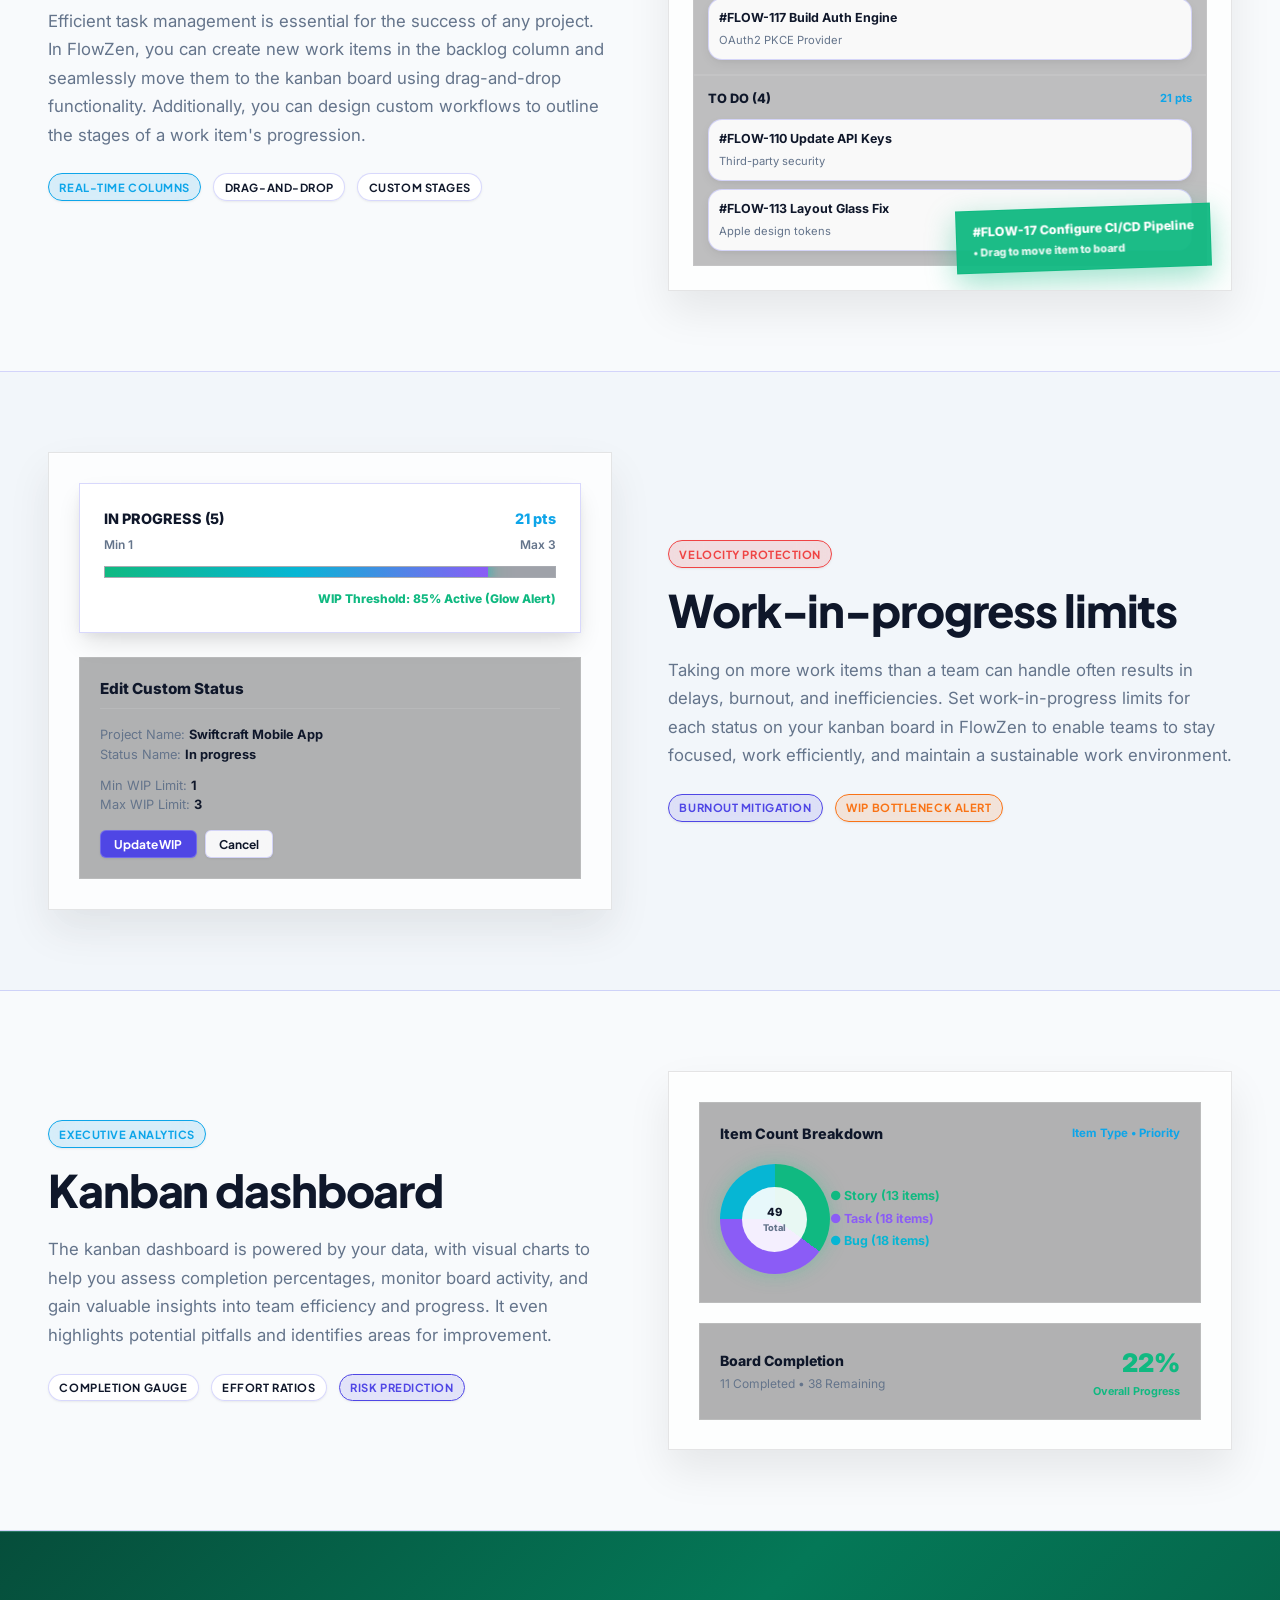
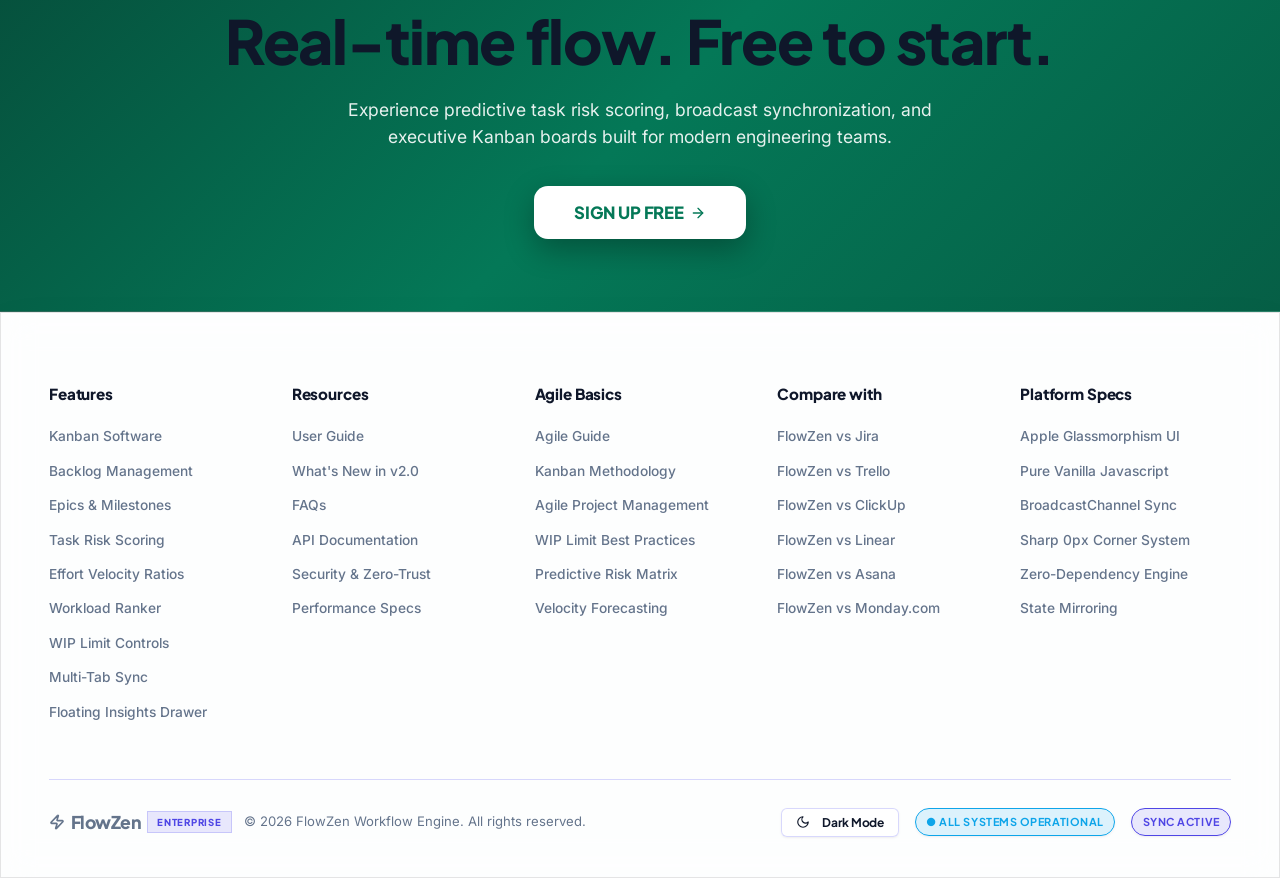
==== commit 7076480d: "Remove Command button from navbar across all pages and fix password eye toggle icon direction" ====
--- a/board.html
+++ b/board.html
@@ -76,9 +76,6 @@
         <svg width="18" height="18" viewBox="0 0 24 24" fill="none" stroke="currentColor" stroke-width="2.5" stroke-linecap="round" stroke-linejoin="round" class="lucide lucide-zap"><path d="M4 14a1 1 0 0 1-.78-1.63l9.9-10.2a.5.5 0 0 1 .86.46l-1.92 6.02A1 1 0 0 0 13 10h7a1 1 0 0 1 .78 1.63l-9.9 10.2a.5.5 0 0 1-.86-.46l1.92-6.02A1 1 0 0 0 11 14z"/></svg>
         <span>FlowZen</span>
       </a>
-      <button class="btn btn-sm btn-outline hidden-mobile" id="nav-cmd-hub-btn" title="Open Command Palette & Shortcuts (⌘K)">
-        <span style="font-size: 0.78rem;">⚡ Command</span> <kbd class="kbd-badge" style="font-size: 0.65rem;">⌘K</kbd>
-      </button>
     </div>
 
     <div class="flex items-center gap-3">
@@ -589,14 +586,11 @@
     import { initTheme } from './js/theme.js';
     import { openModal, closeModal, showToast, openUserProfileModal } from './js/ui-utils.js';
     import { exportBoardToJSON, exportBoardToCSV, generatePDFReport } from './js/export-engine.js';
-    import { initCommandPalette, openCommandPalette } from './js/command-palette.js';
+    import { initCommandPalette } from './js/command-palette.js';
 
     document.addEventListener('DOMContentLoaded', () => {
       initTheme();
       initCommandPalette();
-
-      const cmdBtn = document.getElementById('nav-cmd-hub-btn');
-      if (cmdBtn) cmdBtn.onclick = () => openCommandPalette();
 
       // Handle Back-Forward Cache (bfcache) to prevent freeze on browser back button
       window.addEventListener('pageshow', (e) => {
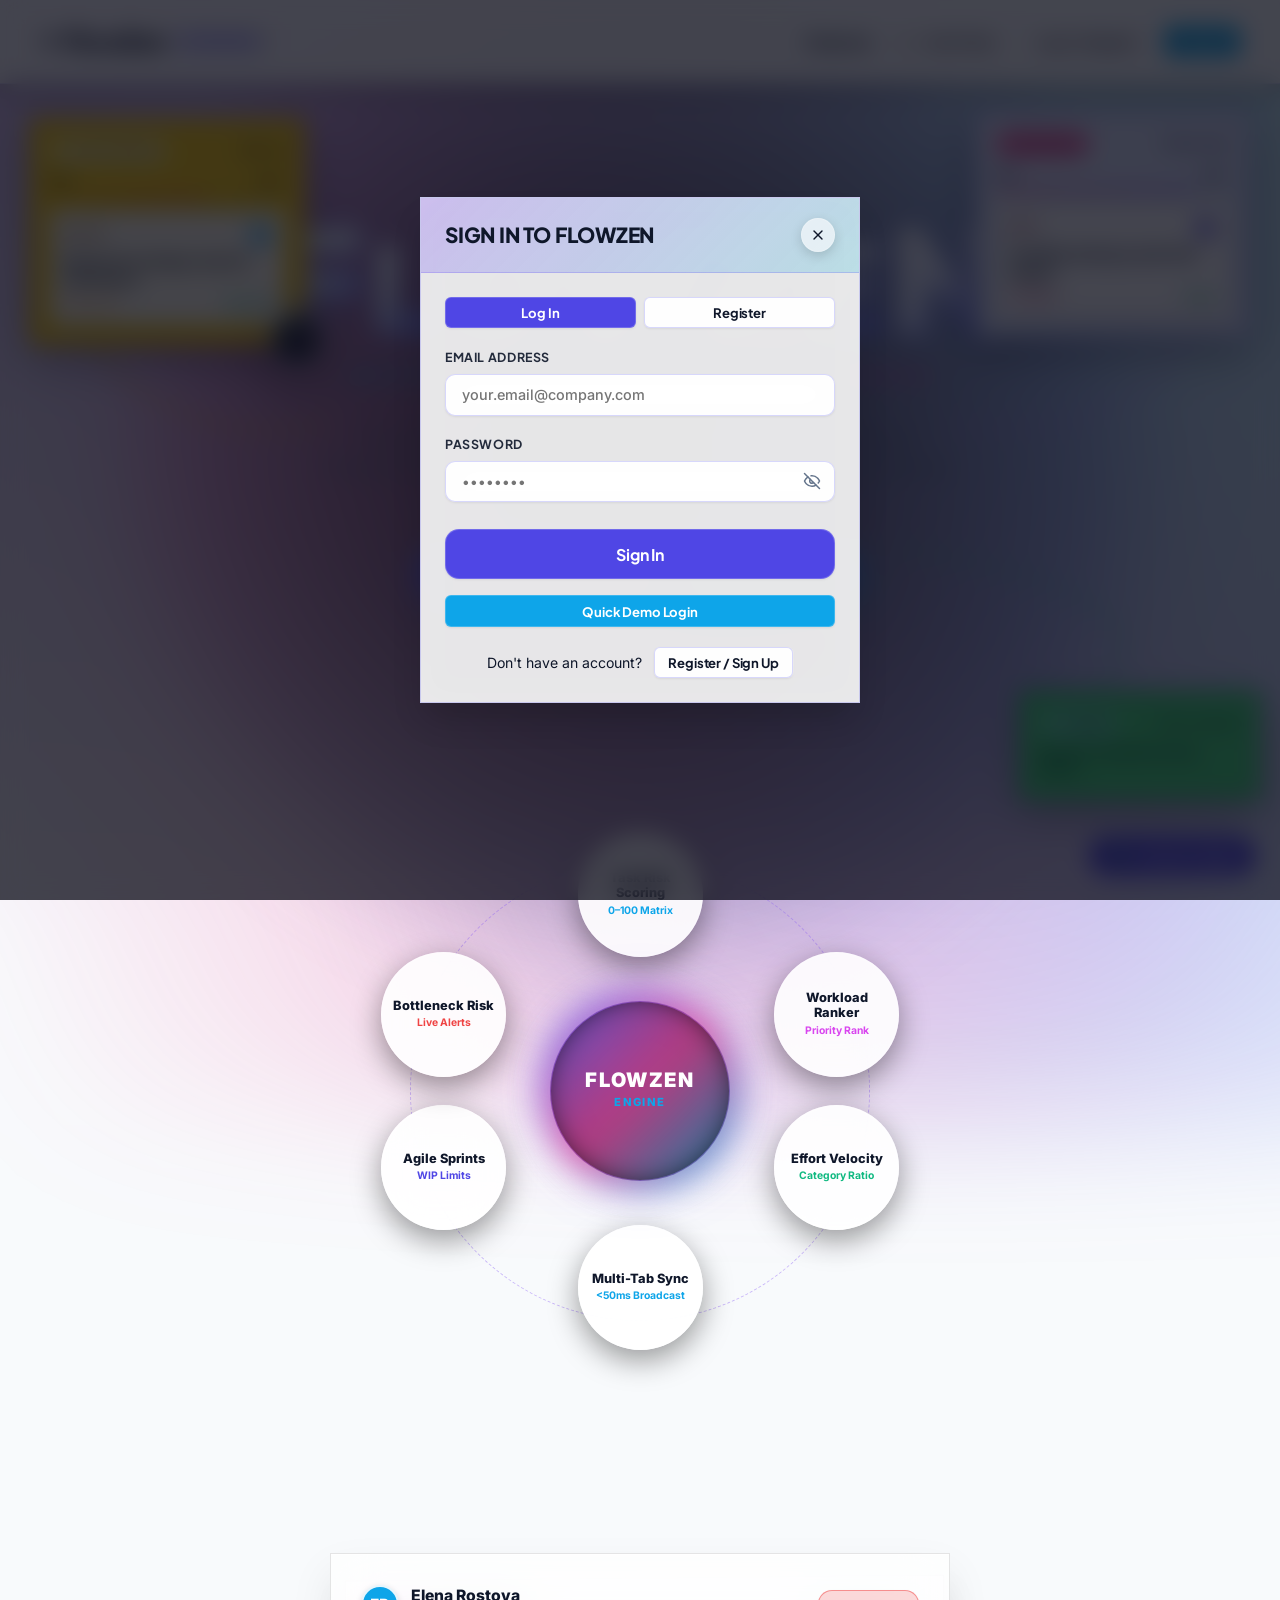
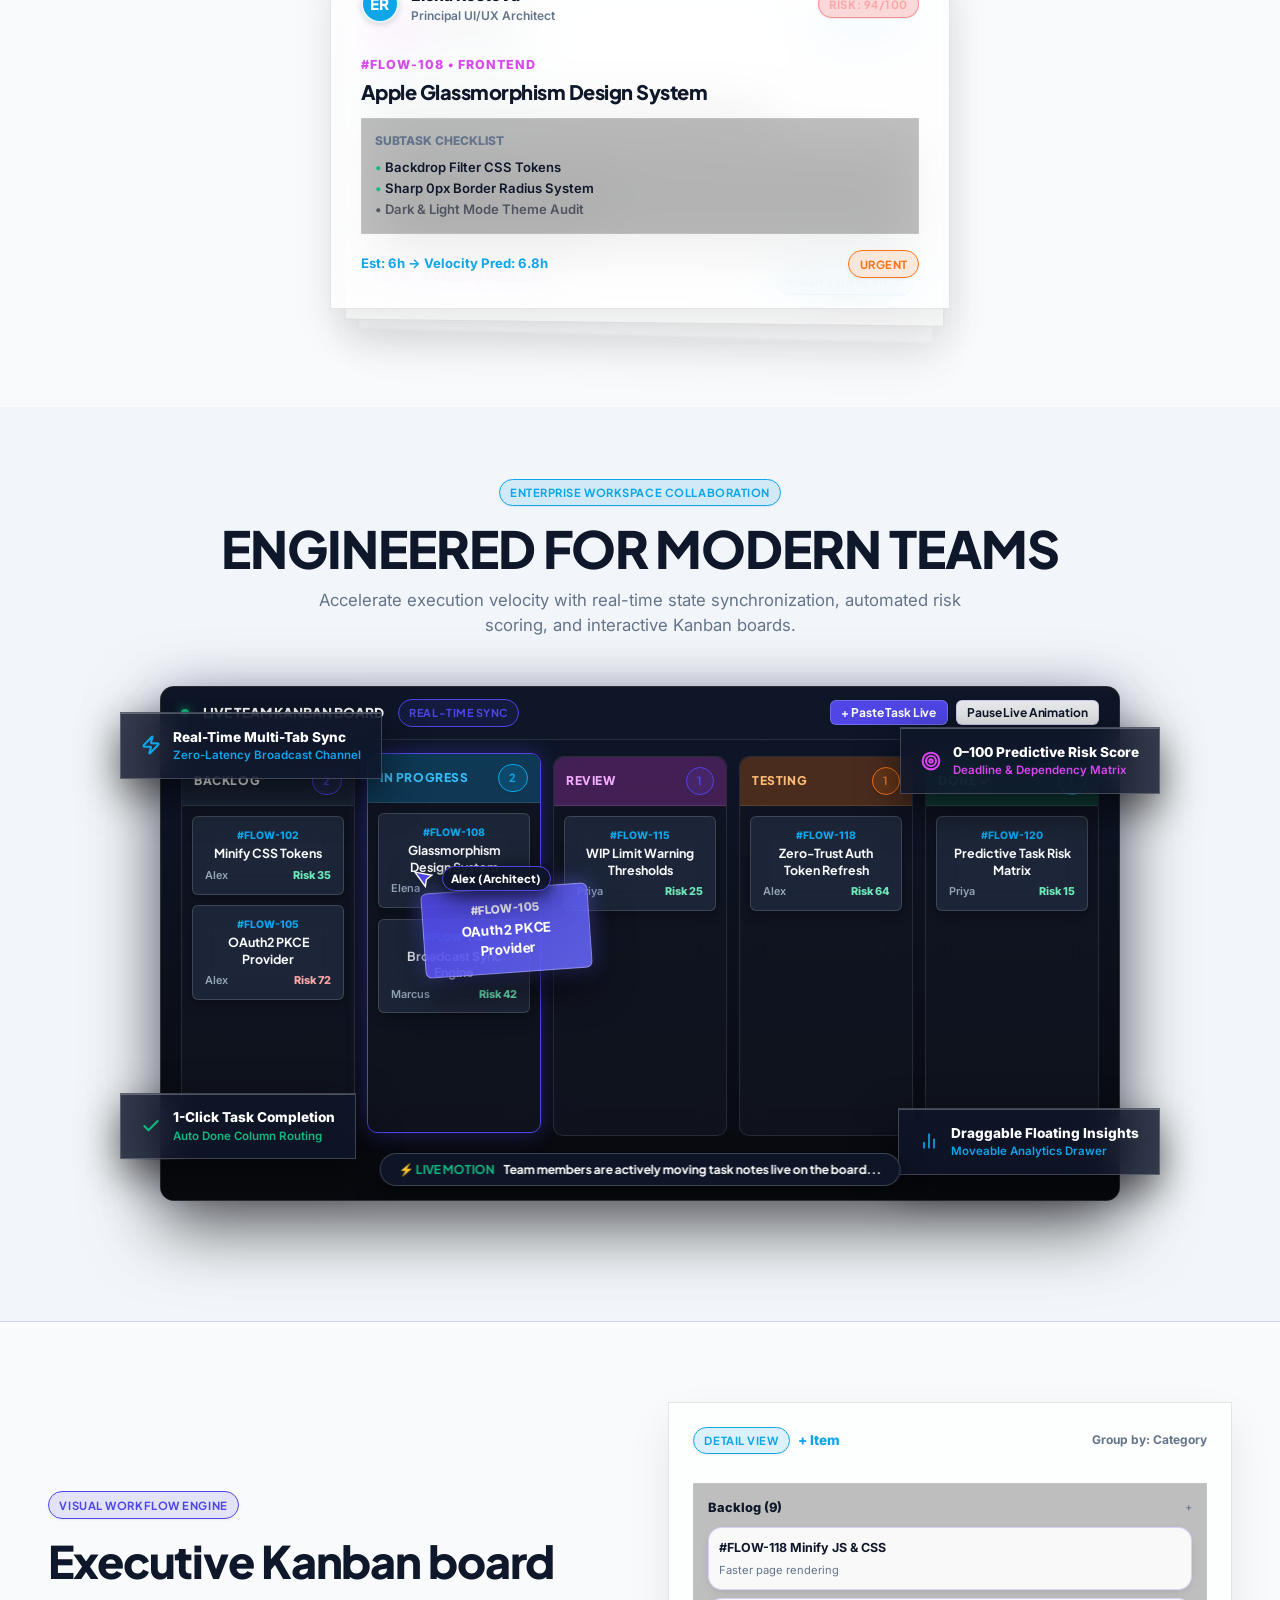
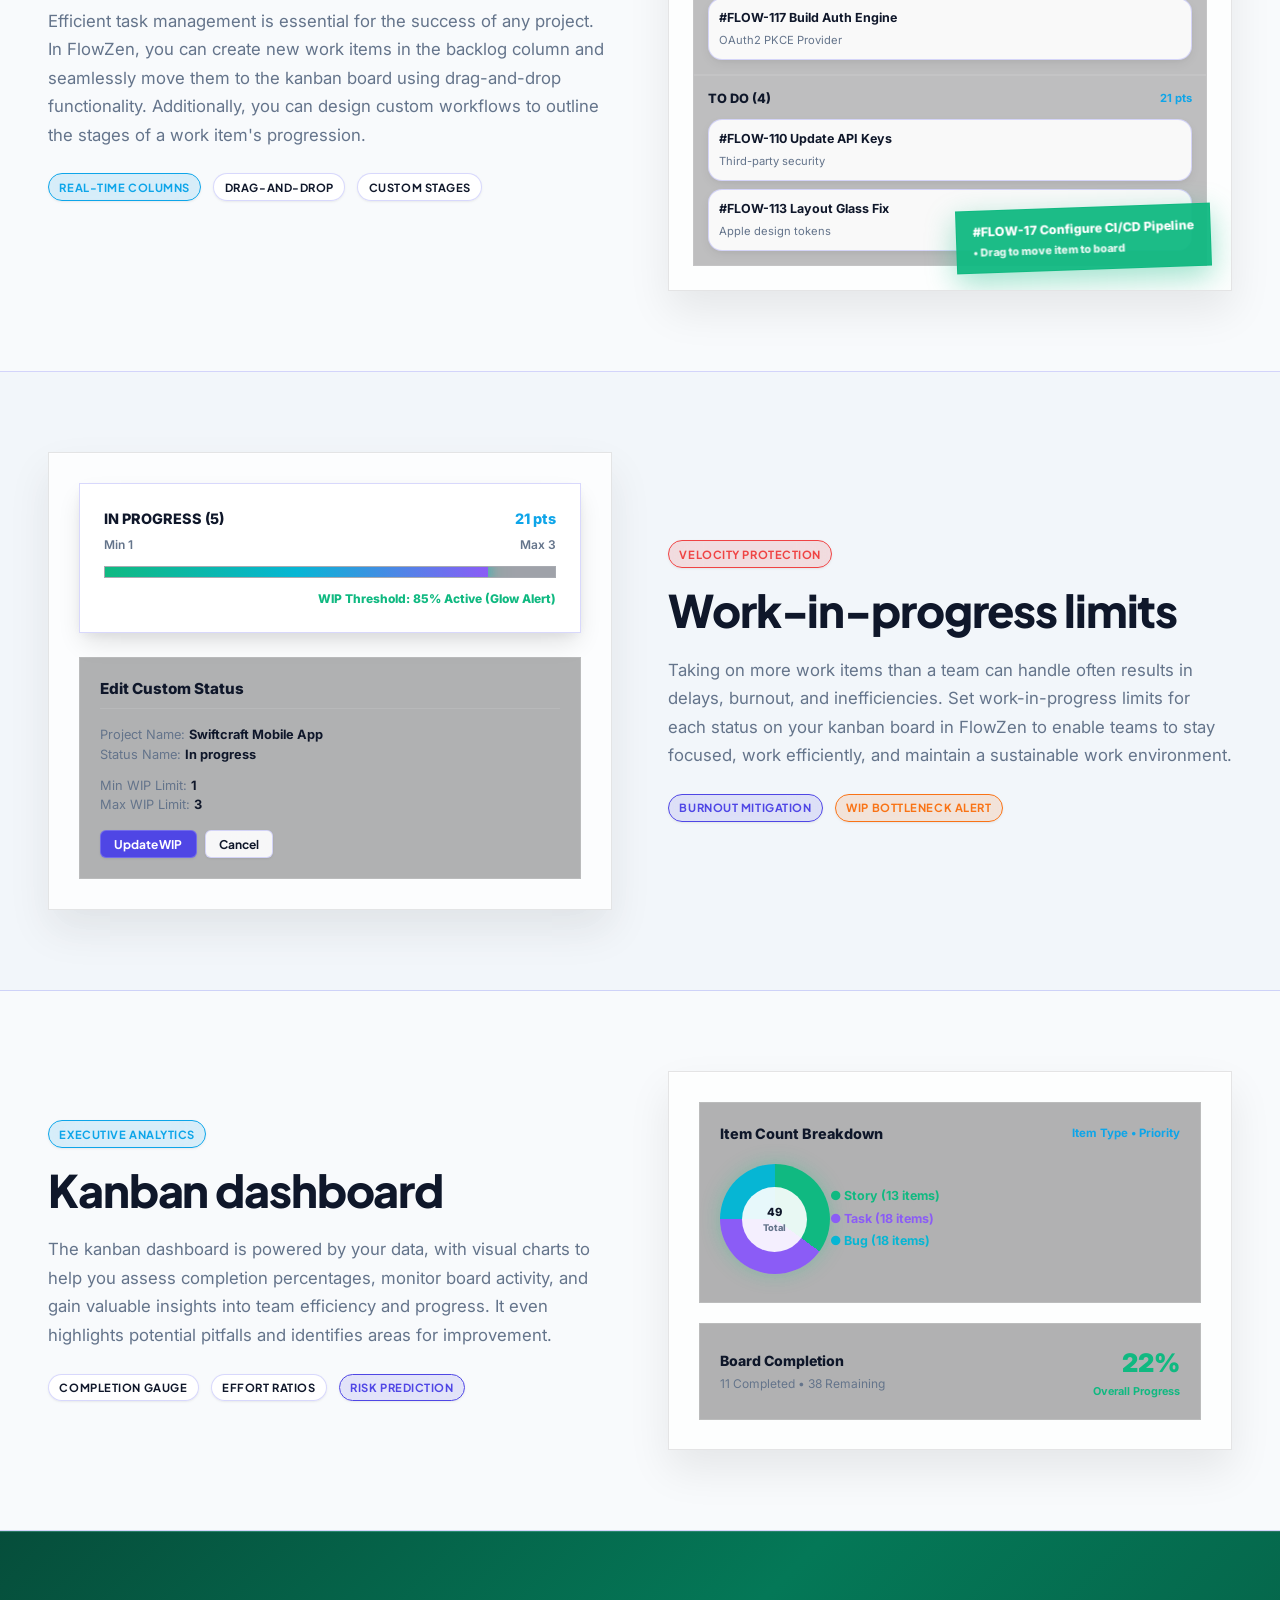
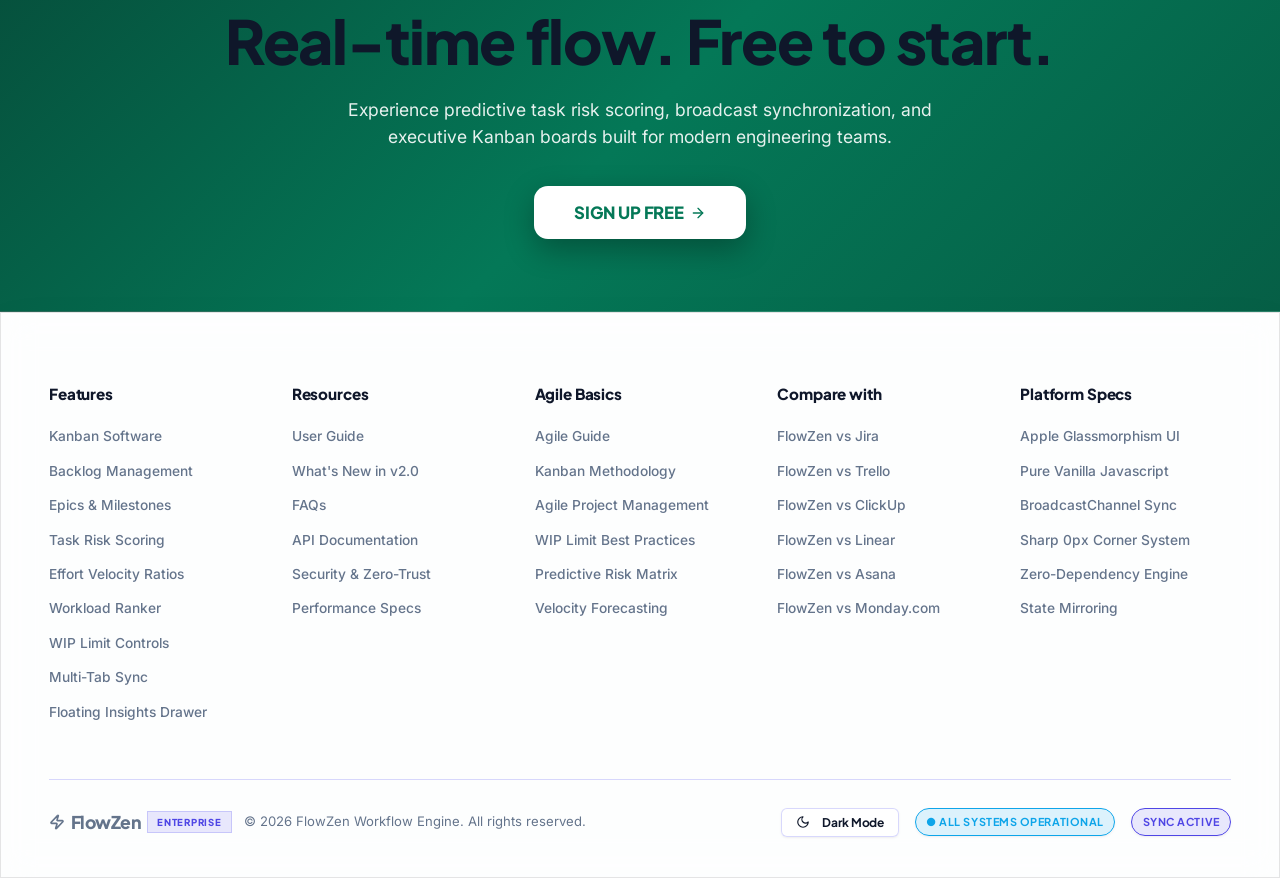
==== commit 145a5777: "Add ElevenLabs Conversational AI voice tutorial agent & interactive audio tour" ====
--- a/board.html
+++ b/board.html
@@ -574,6 +574,9 @@
     </div>
   </div>
 
+  <!-- Modal: Voice Tutorial Modal Container -->
+  <div class="modal-backdrop" id="tutorial-modal"></div>
+
   <!-- JS Modules Core App Initialization -->
   <script type="module">
     import { initAuth, getCurrentUser, logoutUser, updateUserProfile } from './js/auth.js';
@@ -587,10 +590,20 @@
     import { openModal, closeModal, showToast, openUserProfileModal } from './js/ui-utils.js';
     import { exportBoardToJSON, exportBoardToCSV, generatePDFReport } from './js/export-engine.js';
     import { initCommandPalette } from './js/command-palette.js';
+    import { initElevenLabsVoice, renderVoiceTutorialModalContent, createFloatingVoicePill } from './js/elevenlabs-voice.js';
 
     document.addEventListener('DOMContentLoaded', () => {
       initTheme();
       initCommandPalette();
+      initElevenLabsVoice();
+
+      createFloatingVoicePill(() => {
+        const tutorialModal = document.getElementById("tutorial-modal");
+        if (tutorialModal) {
+          renderVoiceTutorialModalContent(tutorialModal);
+          openModal("tutorial-modal");
+        }
+      });
 
       // Handle Back-Forward Cache (bfcache) to prevent freeze on browser back button
       window.addEventListener('pageshow', (e) => {
--- a/css/components.css
+++ b/css/components.css
@@ -1440,5 +1440,44 @@
   }
 }
 
-
-
+/* 14. ELEVENLABS CONVERSATIONAL AI VOICE TUTORIAL STYLES */
+.convai-widget-wrapper {
+  display: flex;
+  justify-content: center;
+  align-items: center;
+  width: 100%;
+  margin: 0 auto;
+}
+
+elevenlabs-convai {
+  width: 100%;
+  max-width: 480px;
+  border-radius: 0px !important;
+}
+
+.voice-visualizer-box {
+  background: var(--bg-card);
+  backdrop-filter: blur(12px);
+  -webkit-backdrop-filter: blur(12px);
+}
+
+.tour-chapter-card:hover {
+  border-color: #4F46E5 !important;
+  box-shadow: 4px 4px 0px #000 !important;
+}
+
+.quick-ask-btn {
+  font-size: 0.78rem !important;
+  padding: 4px 10px !important;
+  border-radius: 0px !important;
+}
+
+.quick-ask-btn:hover {
+  background: #4F46E5 !important;
+  color: #FFFFFF !important;
+  border-color: #000 !important;
+}
+
+
+
+
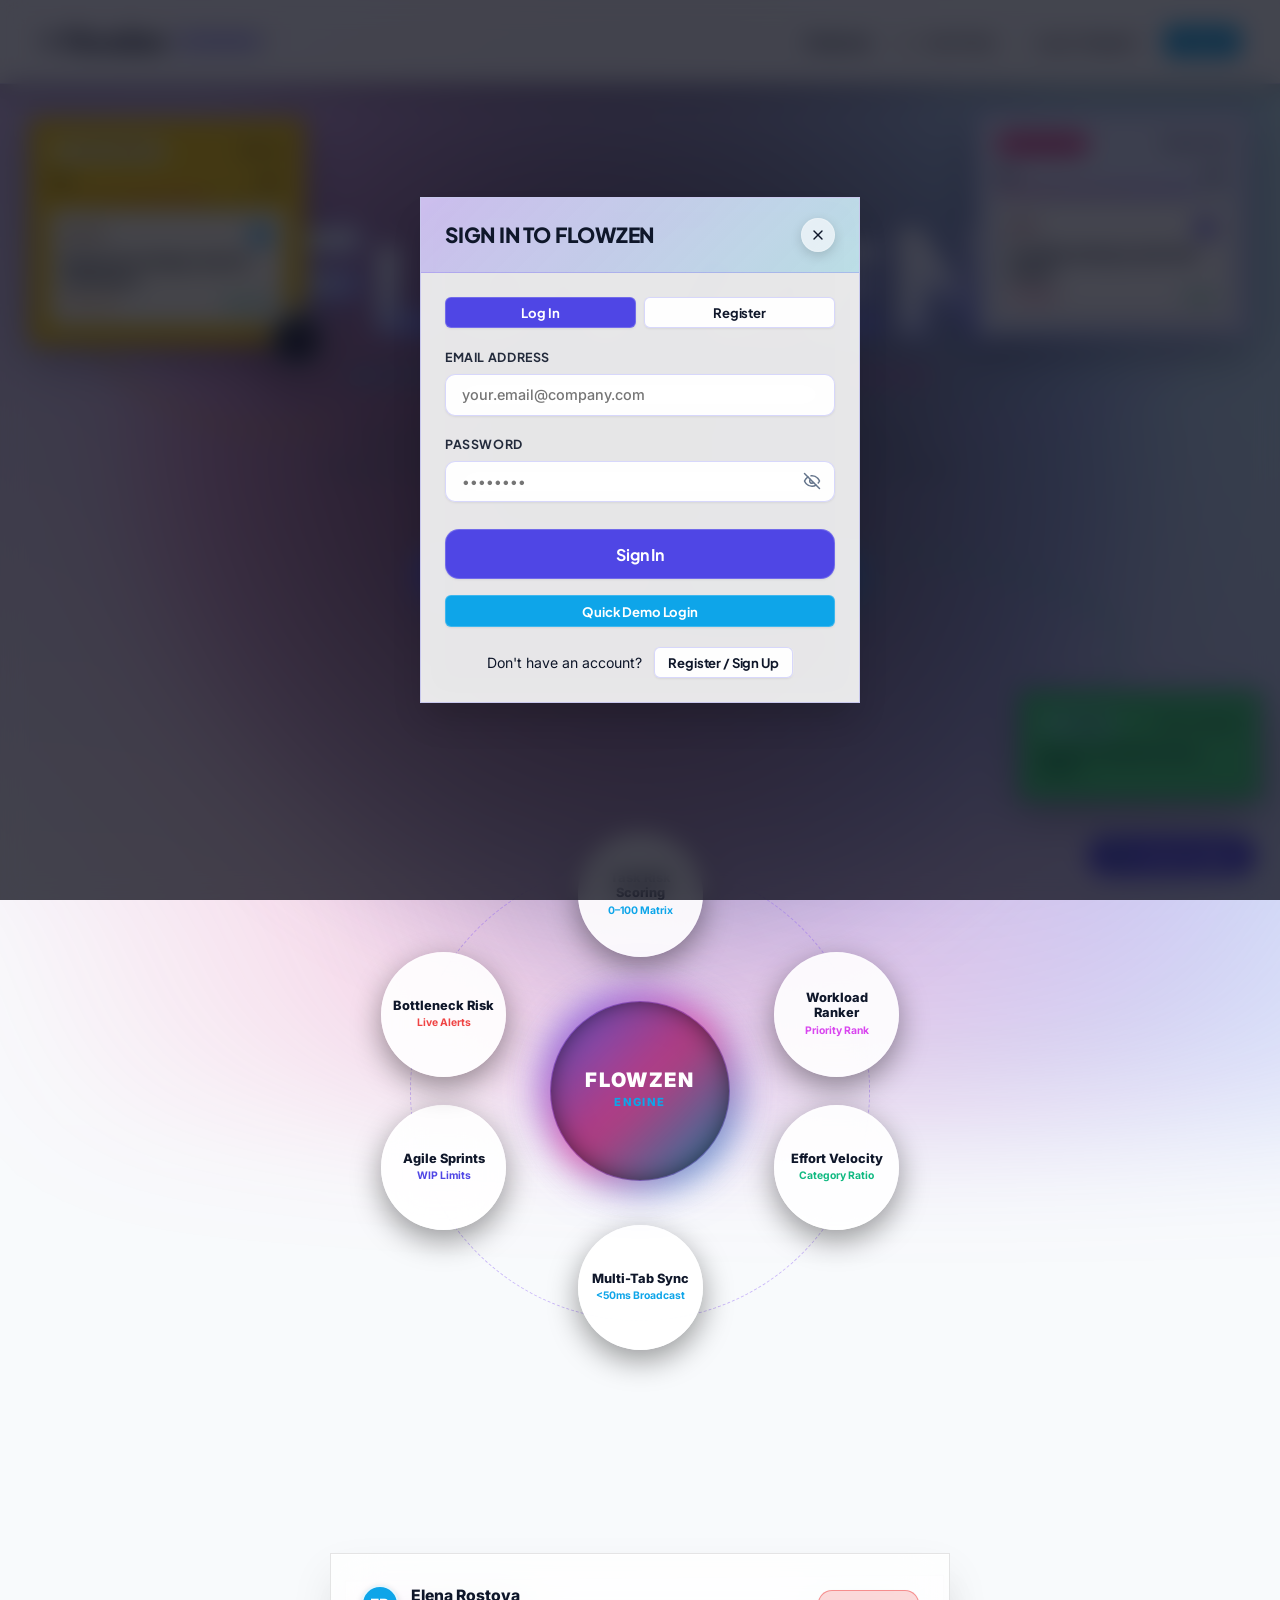
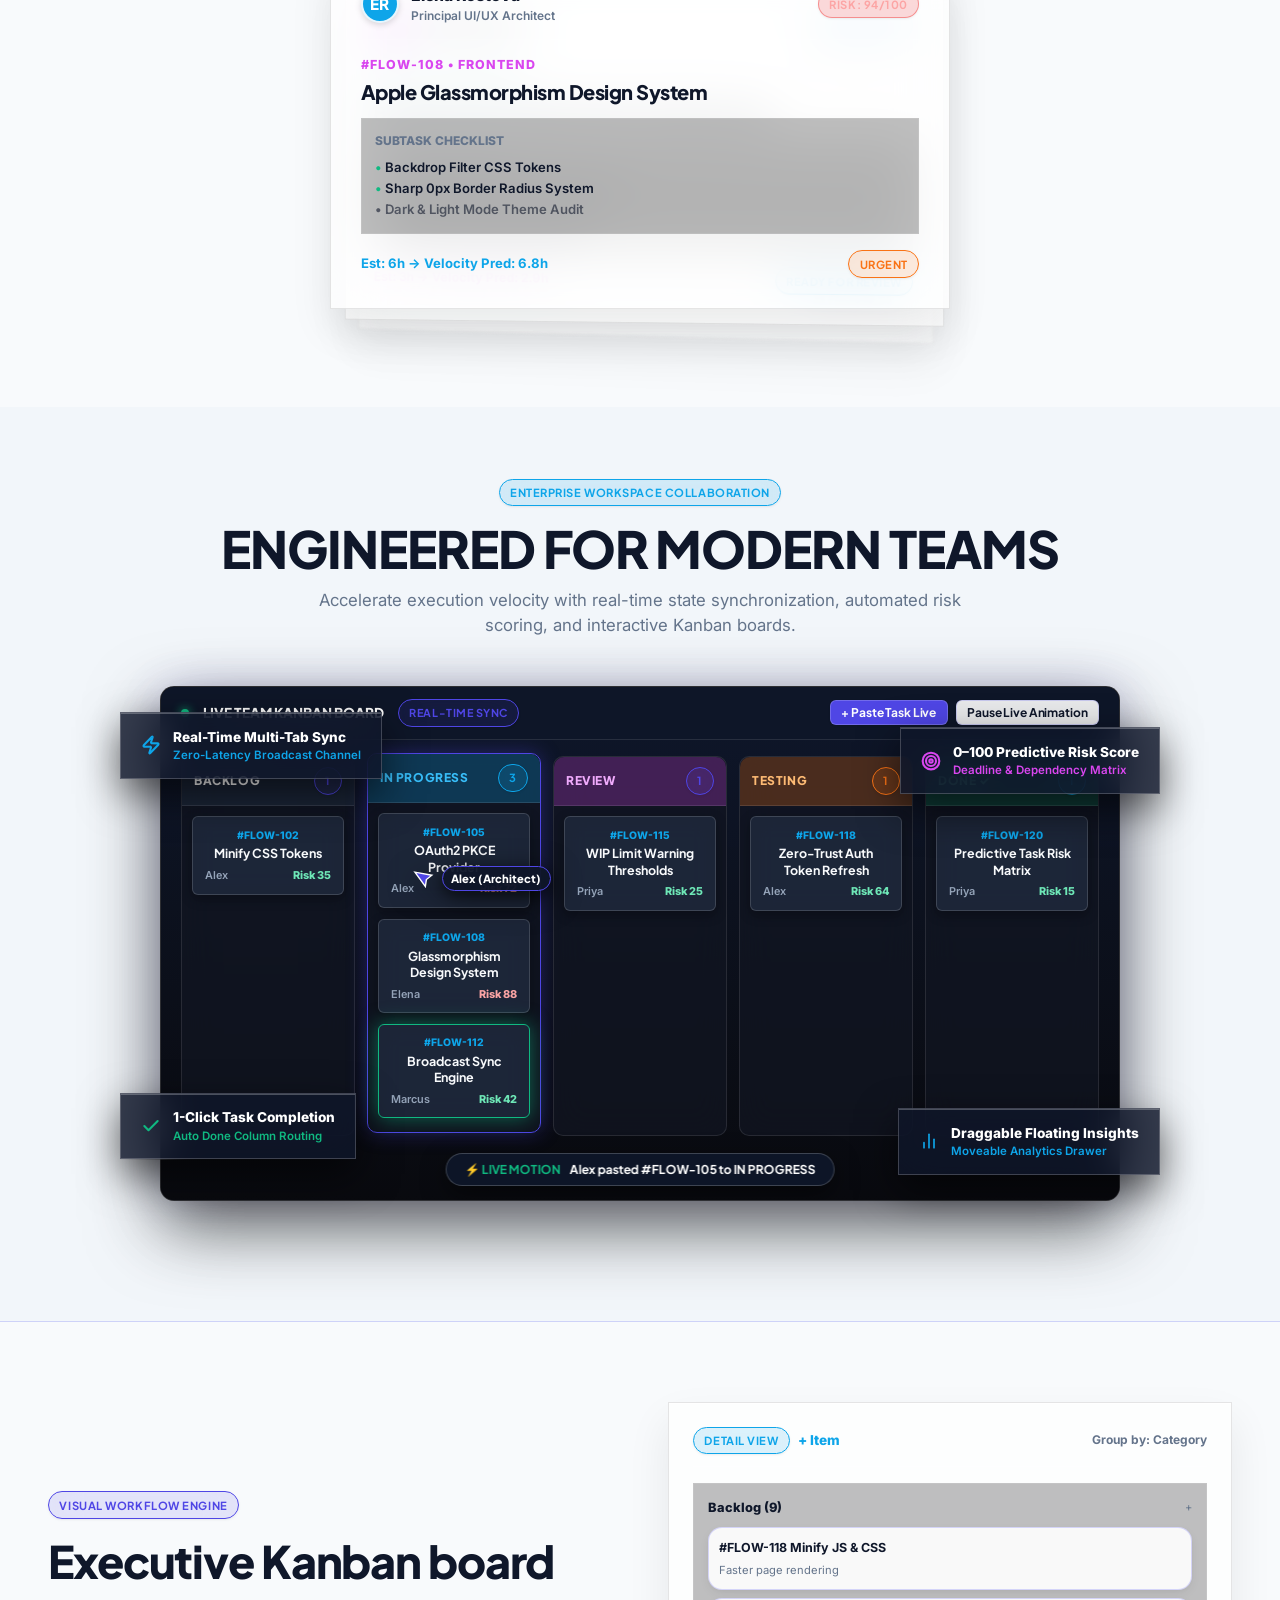
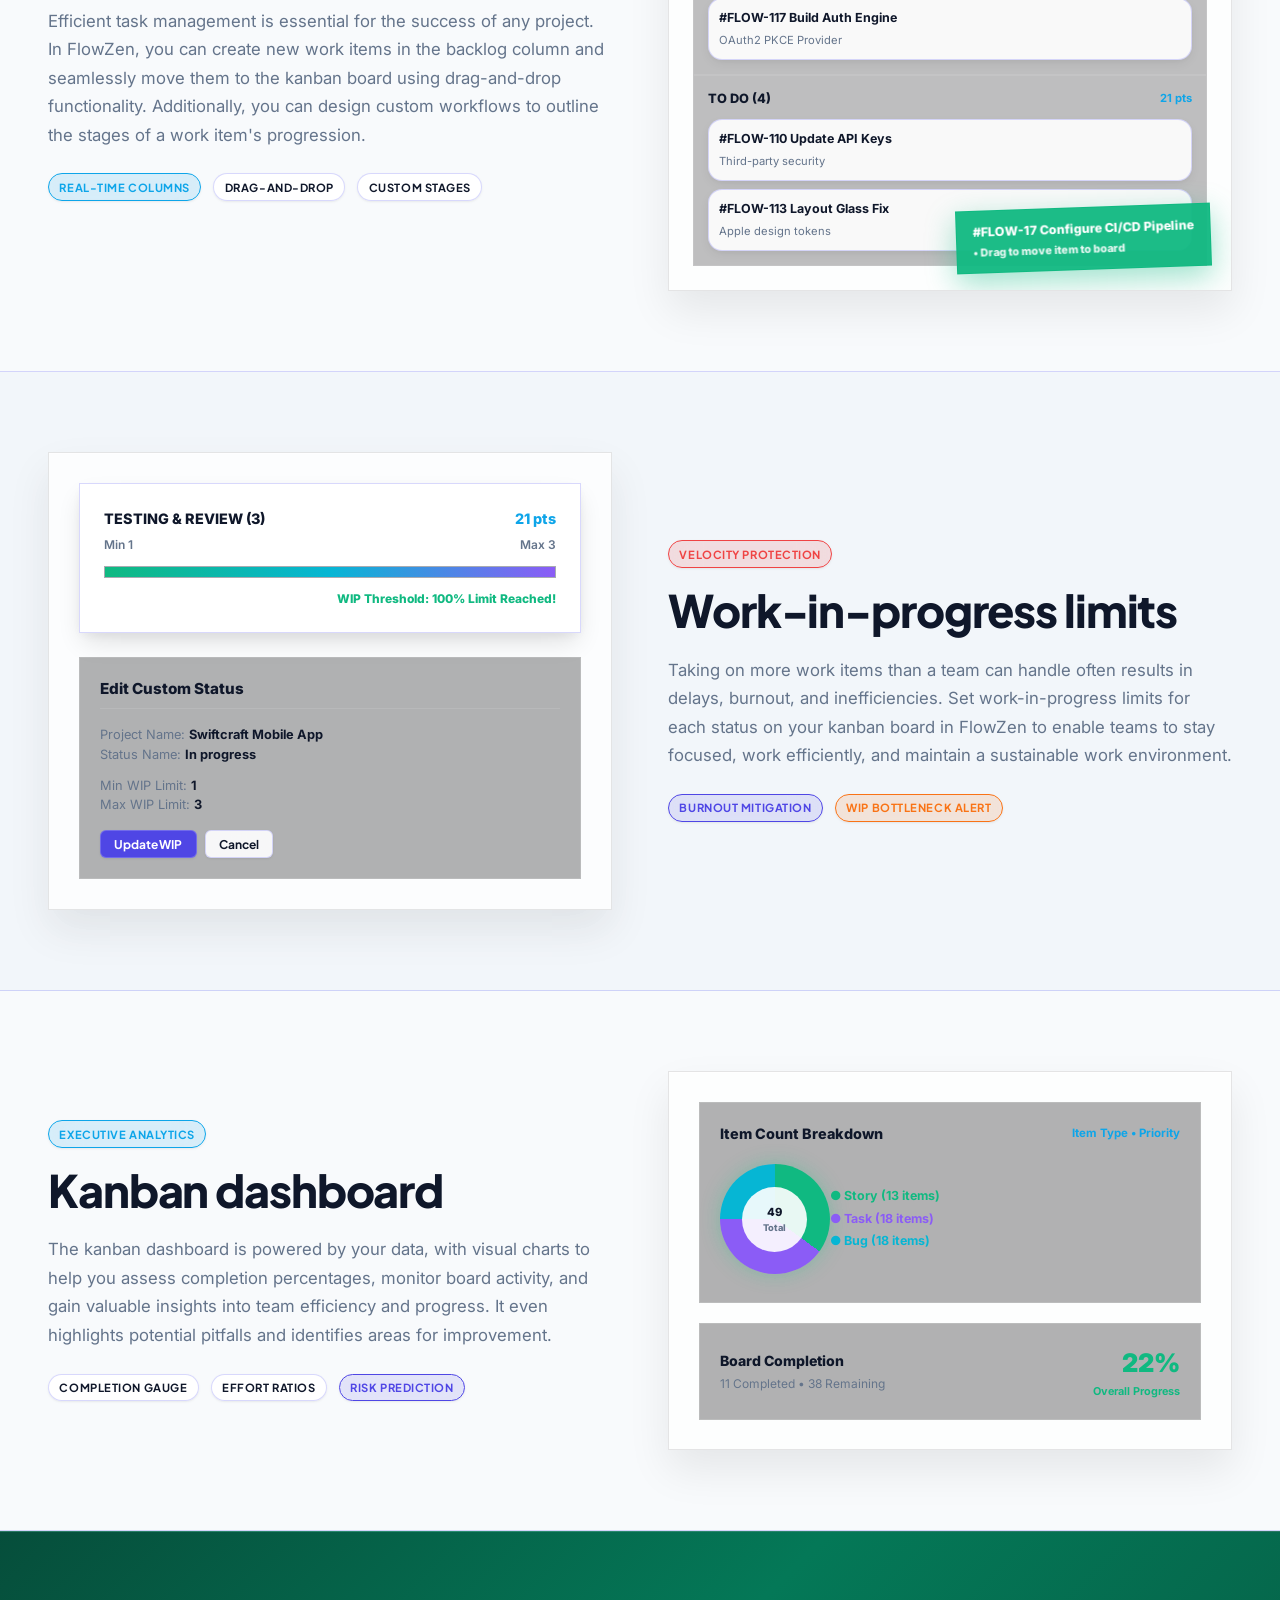
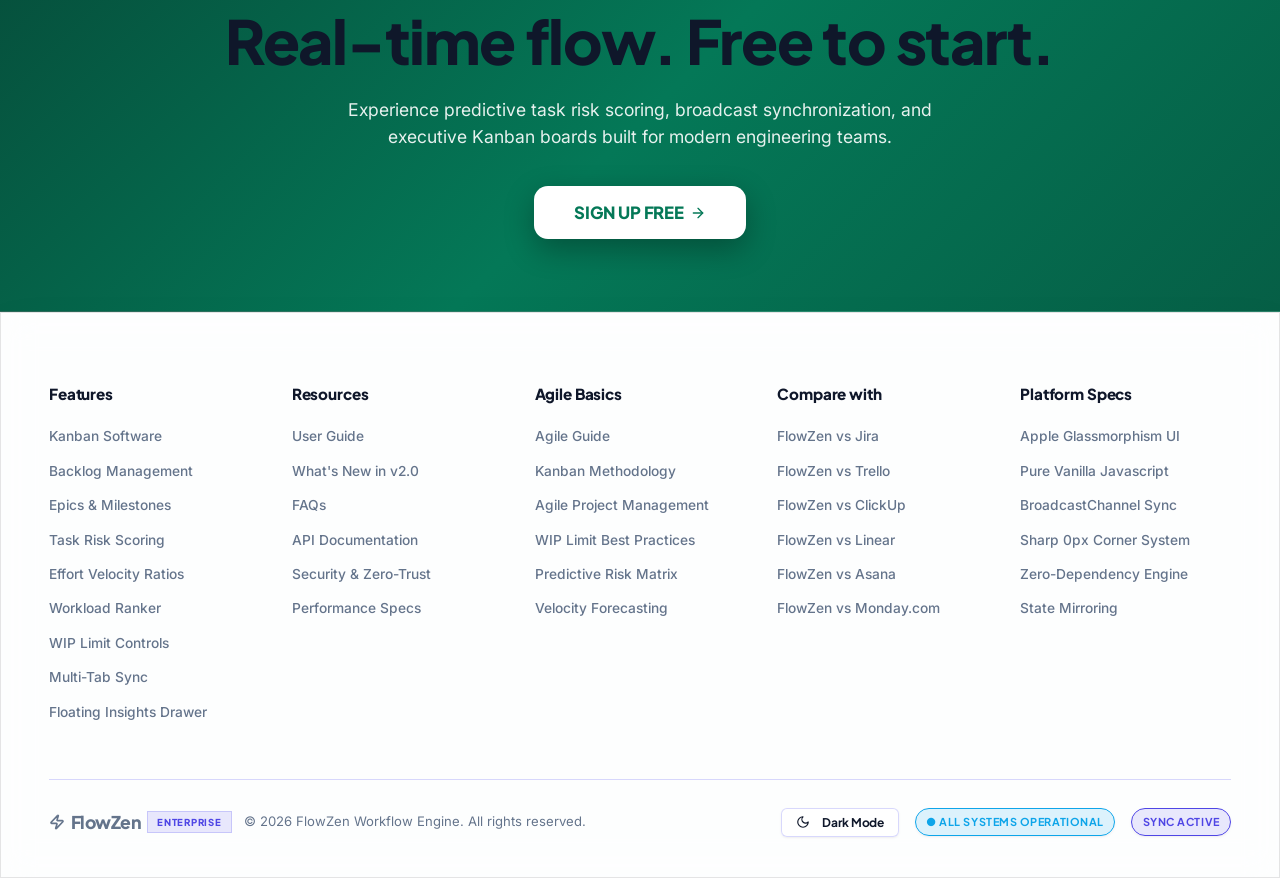
==== commit 94de7307: "Direct Live AI Guided Tour execution with demo account auto-login and mid-tour Q&A input bar" ====
--- a/board.html
+++ b/board.html
@@ -597,11 +597,10 @@
       initCommandPalette();
       initElevenLabsVoice();
 
-      createFloatingVoicePill(() => {
-        const tutorialModal = document.getElementById("tutorial-modal");
-        if (tutorialModal) {
-          renderVoiceTutorialModalContent(tutorialModal);
-          openModal("tutorial-modal");
+      createFloatingVoicePill(async () => {
+        const tourModule = await import("./js/live-demo-tour.js");
+        if (tourModule && typeof tourModule.startLiveGuidedDemo === "function") {
+          tourModule.startLiveGuidedDemo();
         }
       });
 
--- a/css/components.css
+++ b/css/components.css
@@ -1447,37 +1447,23 @@
   align-items: center;
   width: 100%;
   margin: 0 auto;
+  position: relative;
+  z-index: 10;
 }
 
 elevenlabs-convai {
   width: 100%;
   max-width: 480px;
-  border-radius: 0px !important;
-}
-
-.voice-visualizer-box {
-  background: var(--bg-card);
-  backdrop-filter: blur(12px);
-  -webkit-backdrop-filter: blur(12px);
-}
-
-.tour-chapter-card:hover {
-  border-color: #4F46E5 !important;
-  box-shadow: 4px 4px 0px #000 !important;
-}
-
-.quick-ask-btn {
-  font-size: 0.78rem !important;
-  padding: 4px 10px !important;
-  border-radius: 0px !important;
-}
-
-.quick-ask-btn:hover {
-  background: #4F46E5 !important;
+  border-radius: 12px !important;
+}
+
+.modal-close:hover {
+  background: var(--primary) !important;
   color: #FFFFFF !important;
   border-color: #000 !important;
-}
-
-
-
-
+  transform: rotate(90deg);
+}
+
+
+
+
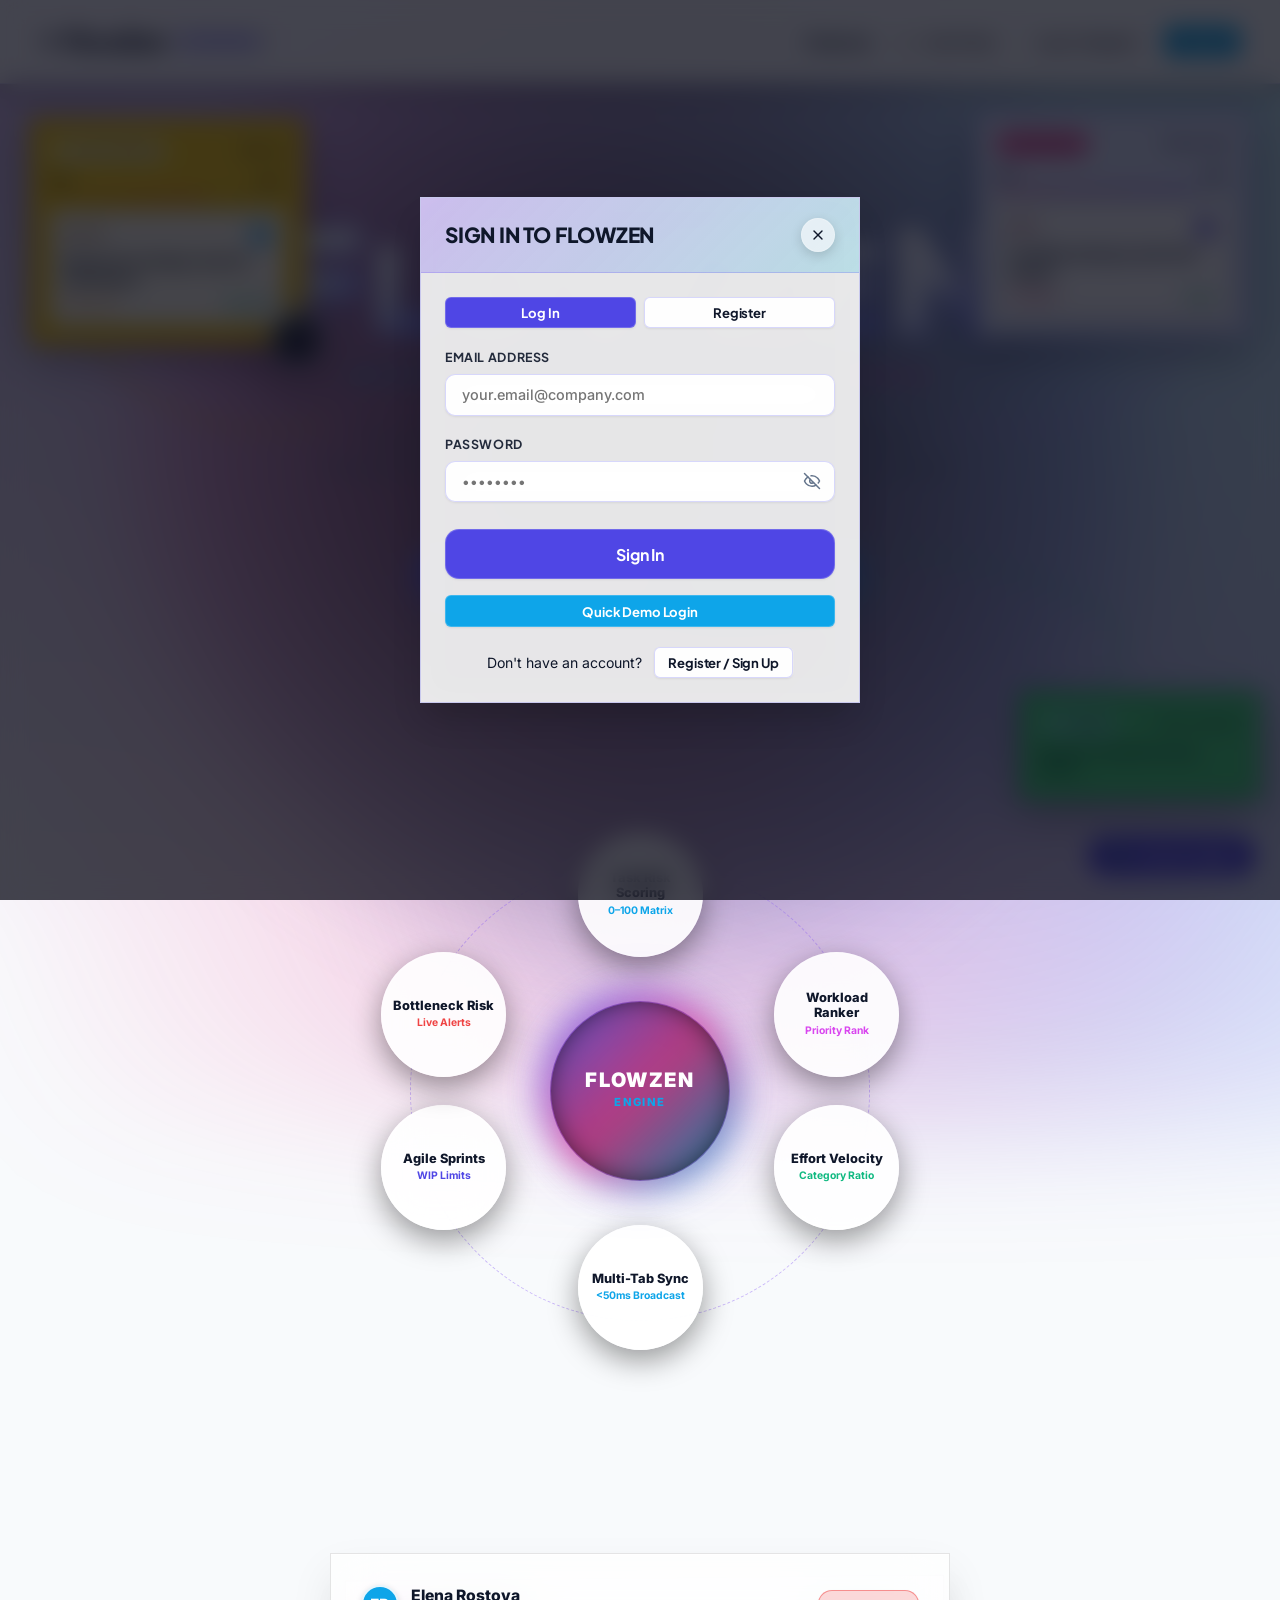
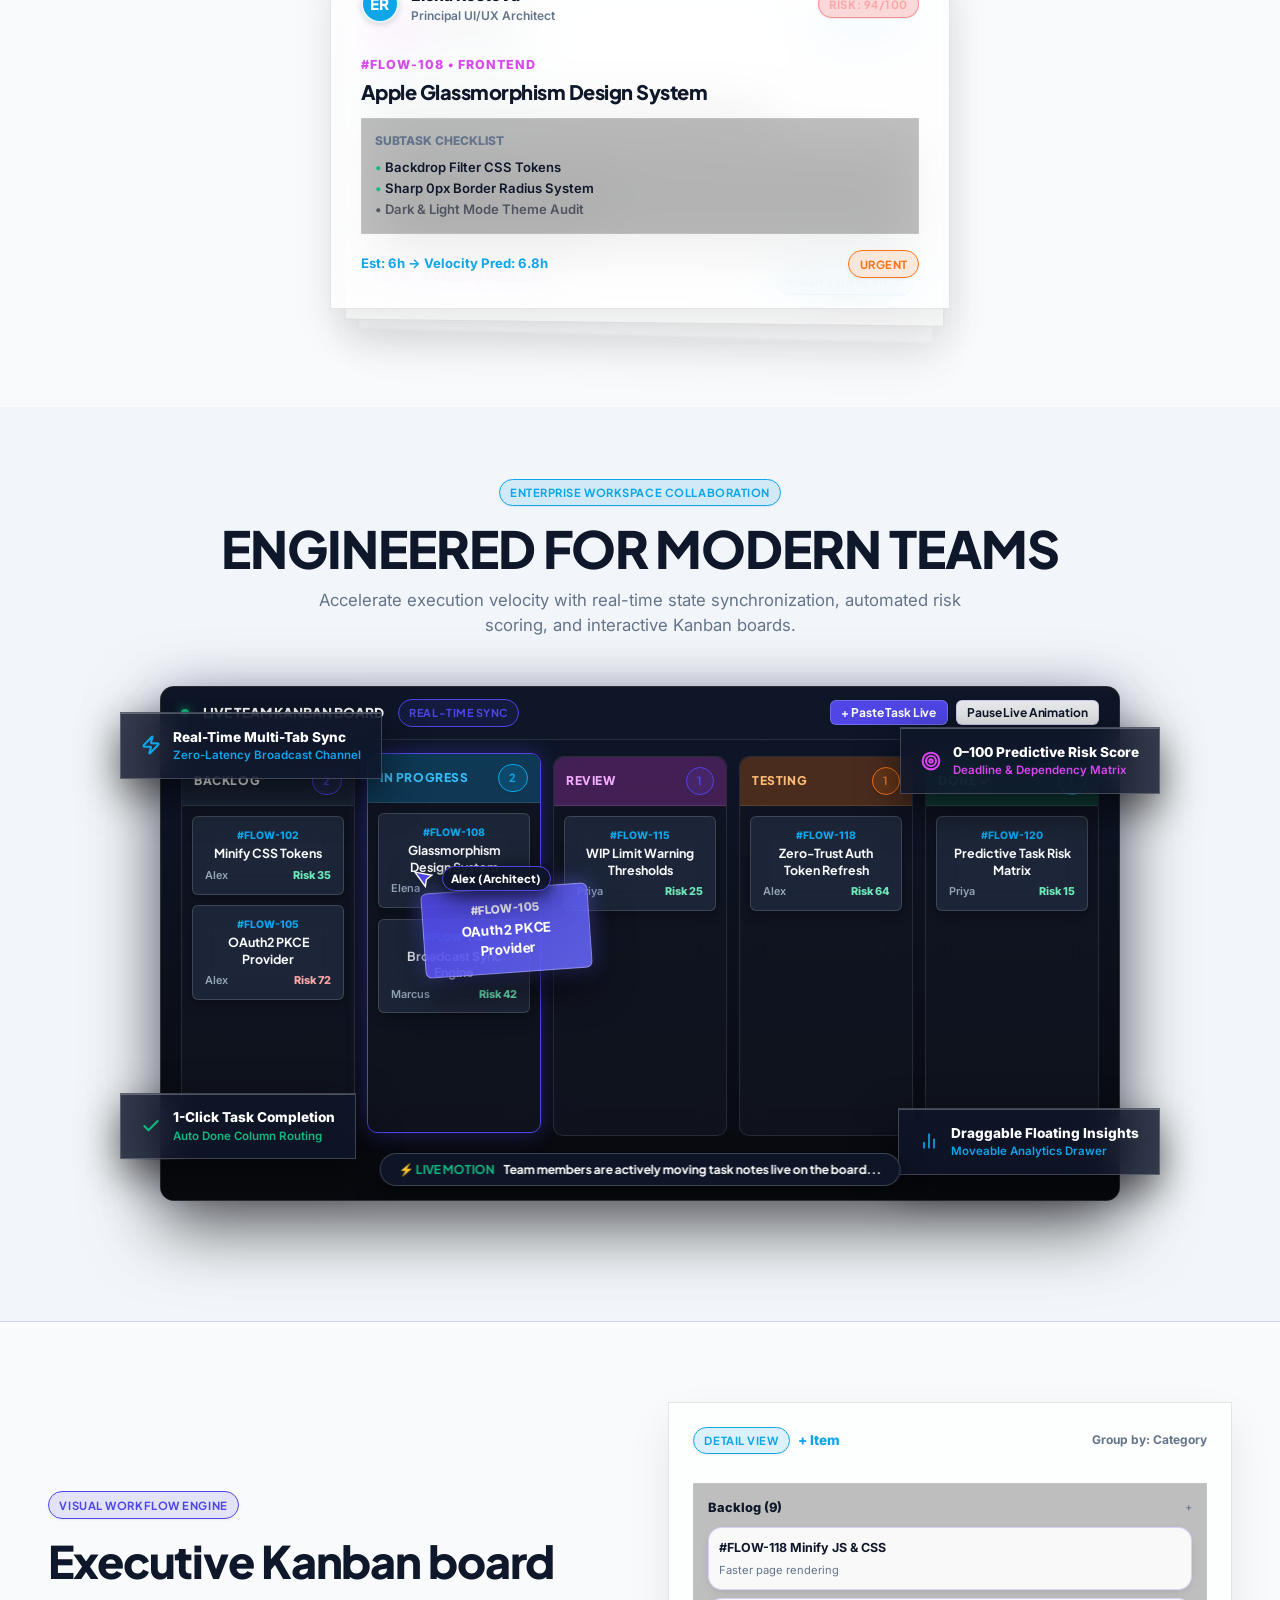
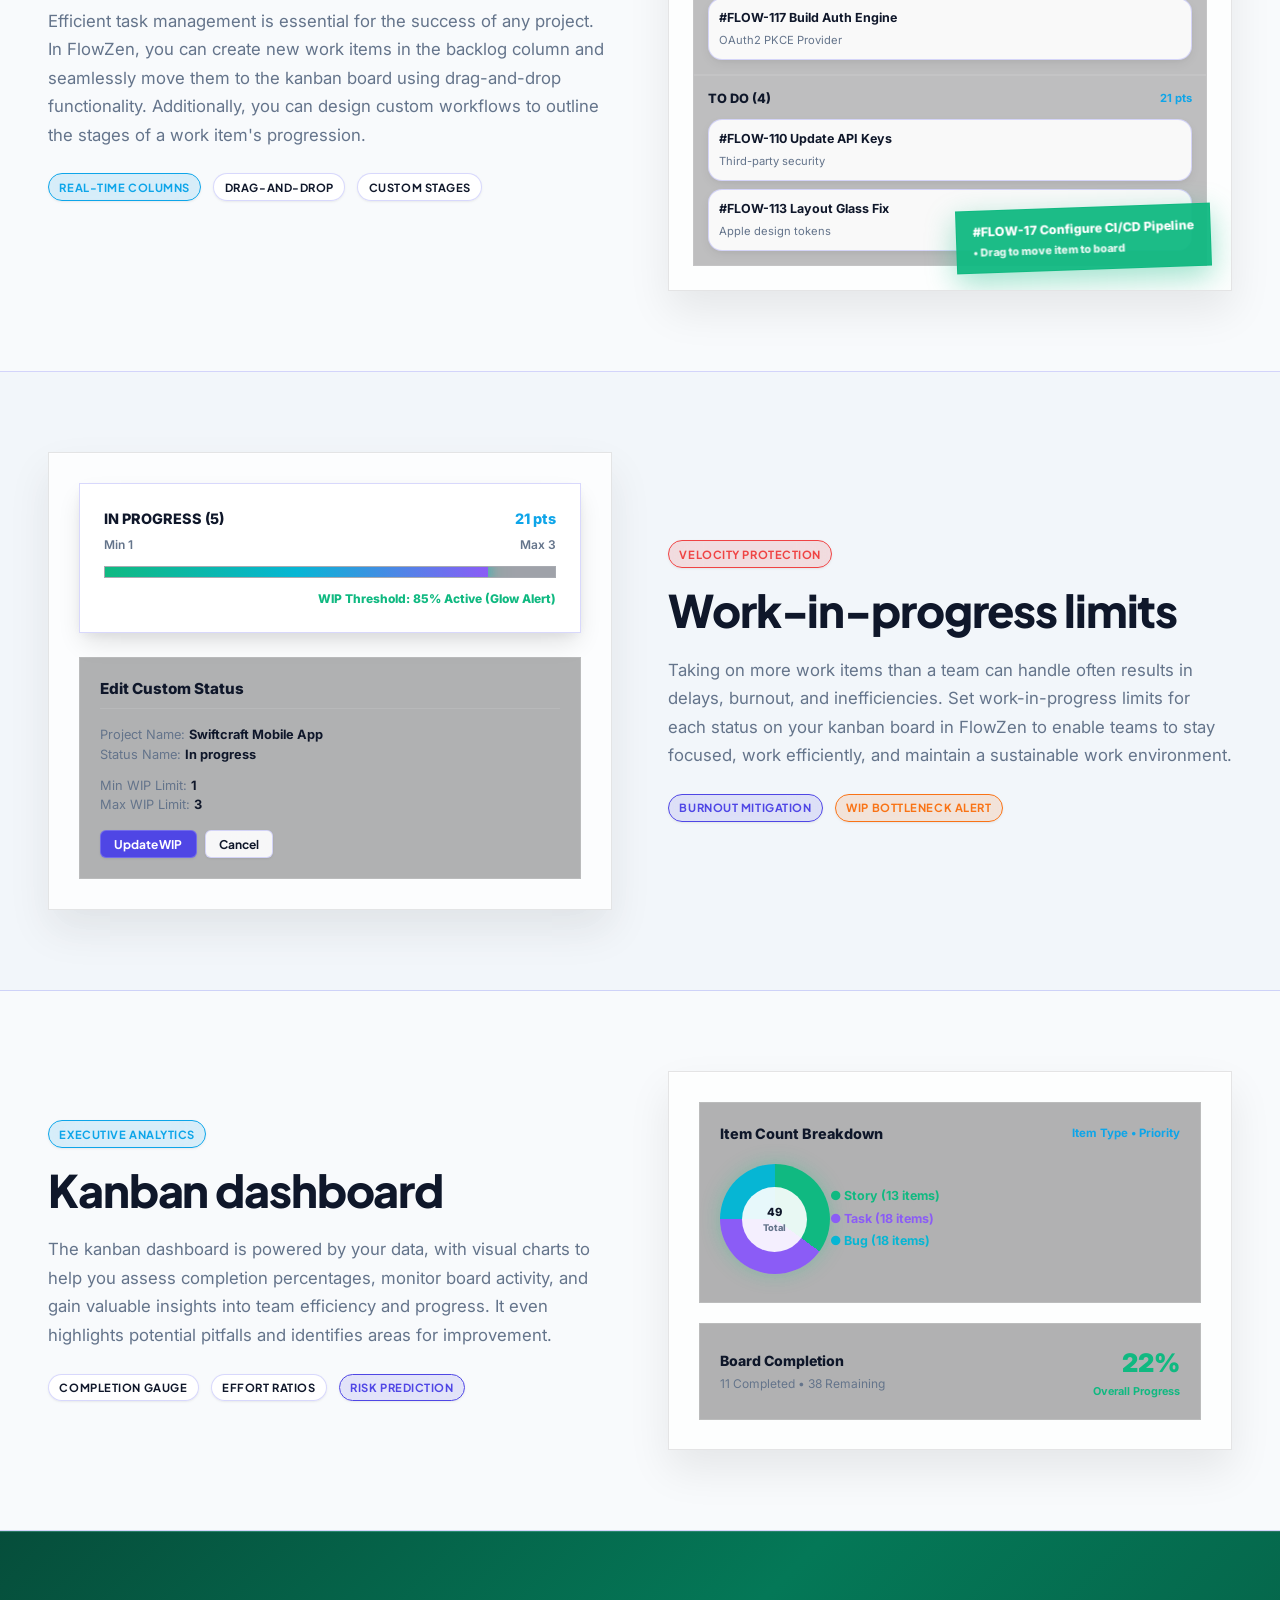
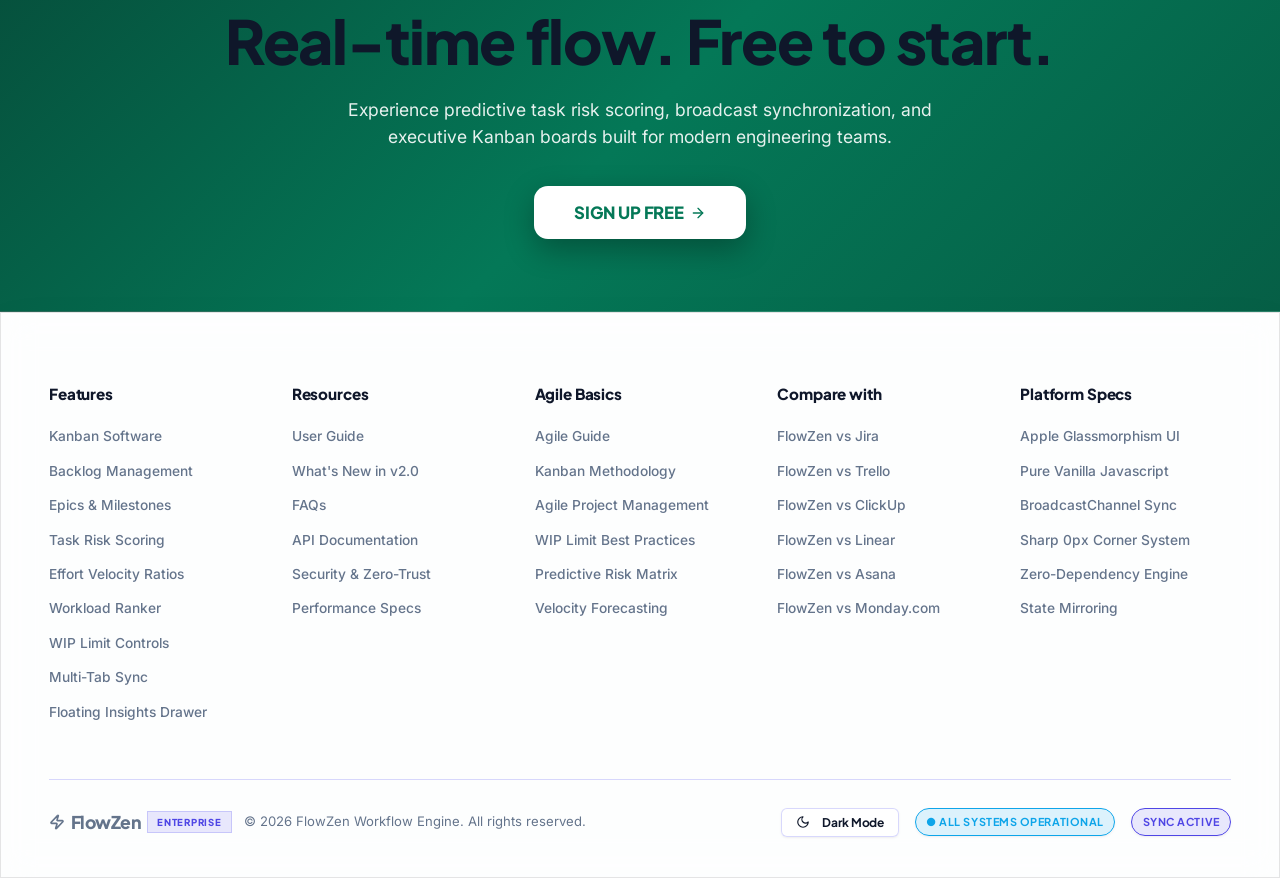
==== commit 4f6feab6: "Fix synchronous speech synthesis invocation & static module imports for live AI demo" ====
--- a/board.html
+++ b/board.html
@@ -591,17 +591,15 @@
     import { exportBoardToJSON, exportBoardToCSV, generatePDFReport } from './js/export-engine.js';
     import { initCommandPalette } from './js/command-palette.js';
     import { initElevenLabsVoice, renderVoiceTutorialModalContent, createFloatingVoicePill } from './js/elevenlabs-voice.js';
+    import { startLiveGuidedDemo } from './js/live-demo-tour.js';
 
     document.addEventListener('DOMContentLoaded', () => {
       initTheme();
       initCommandPalette();
       initElevenLabsVoice();
 
-      createFloatingVoicePill(async () => {
-        const tourModule = await import("./js/live-demo-tour.js");
-        if (tourModule && typeof tourModule.startLiveGuidedDemo === "function") {
-          tourModule.startLiveGuidedDemo();
-        }
+      createFloatingVoicePill(() => {
+        startLiveGuidedDemo();
       });
 
       // Handle Back-Forward Cache (bfcache) to prevent freeze on browser back button
